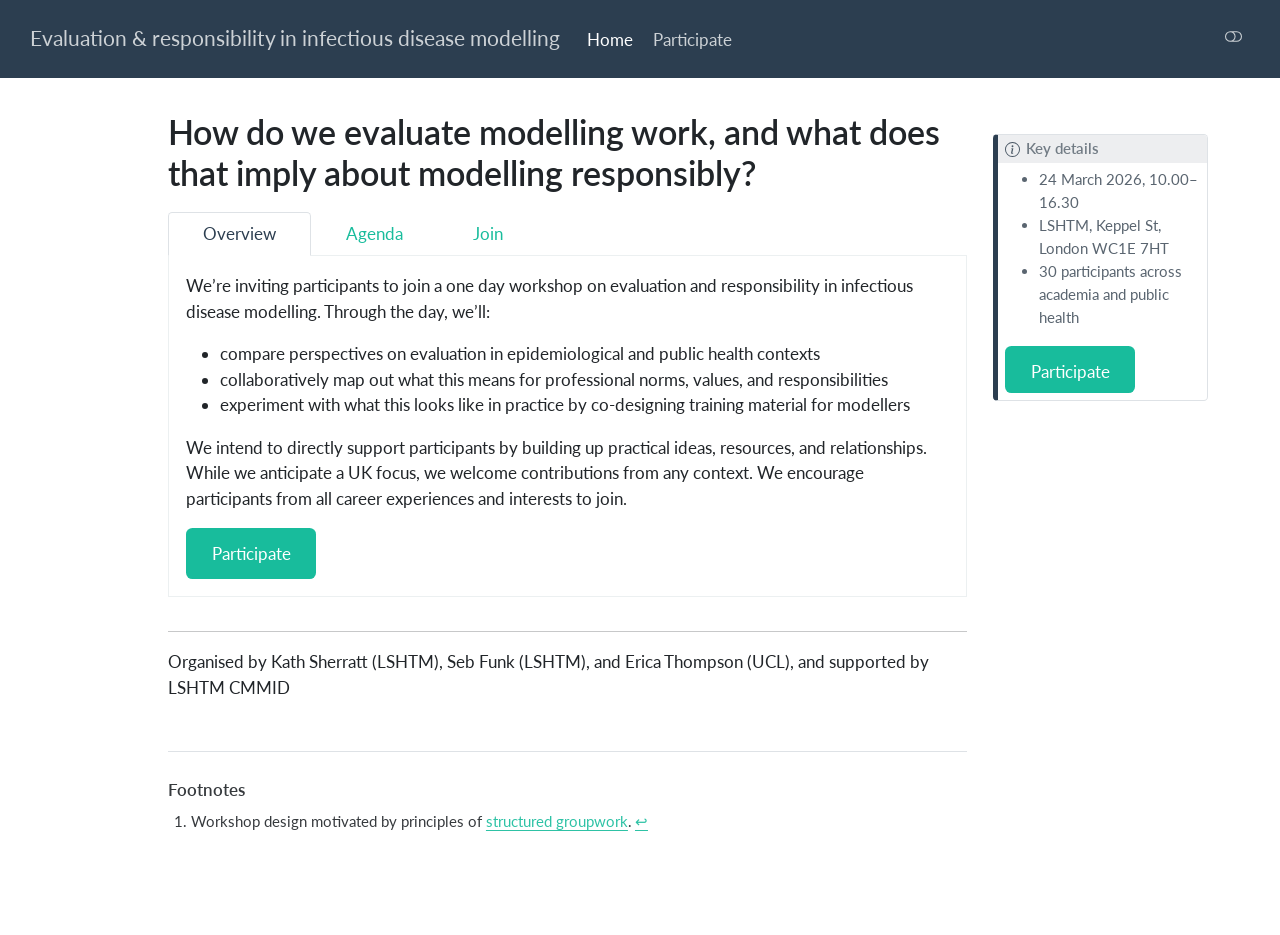
==== index.html @ 8d7ac4d1 "Built site for gh-pages" ====
<!DOCTYPE html>
<html xmlns="http://www.w3.org/1999/xhtml" lang="en" xml:lang="en"><head>

<meta charset="utf-8">
<meta name="generator" content="quarto-1.8.27">

<meta name="viewport" content="width=device-width, initial-scale=1.0, user-scalable=yes">


<title>How do we evaluate modelling work, and what does that imply about modelling responsibly? – Evaluation &amp; responsibility in infectious disease modelling</title>
<style>
code{white-space: pre-wrap;}
span.smallcaps{font-variant: small-caps;}
div.columns{display: flex; gap: min(4vw, 1.5em);}
div.column{flex: auto; overflow-x: auto;}
div.hanging-indent{margin-left: 1.5em; text-indent: -1.5em;}
ul.task-list{list-style: none;}
ul.task-list li input[type="checkbox"] {
  width: 0.8em;
  margin: 0 0.8em 0.2em -1em; /* quarto-specific, see https://github.com/quarto-dev/quarto-cli/issues/4556 */ 
  vertical-align: middle;
}
</style>


<script src="site_libs/quarto-nav/quarto-nav.js"></script>
<script src="site_libs/quarto-nav/headroom.min.js"></script>
<script src="site_libs/clipboard/clipboard.min.js"></script>
<script src="site_libs/quarto-search/autocomplete.umd.js"></script>
<script src="site_libs/quarto-search/fuse.min.js"></script>
<script src="site_libs/quarto-search/quarto-search.js"></script>
<meta name="quarto:offset" content="./">
<script src="site_libs/quarto-html/quarto.js" type="module"></script>
<script src="site_libs/quarto-html/tabsets/tabsets.js" type="module"></script>
<script src="site_libs/quarto-html/axe/axe-check.js" type="module"></script>
<script src="site_libs/quarto-html/popper.min.js"></script>
<script src="site_libs/quarto-html/tippy.umd.min.js"></script>
<script src="site_libs/quarto-html/anchor.min.js"></script>
<link href="site_libs/quarto-html/tippy.css" rel="stylesheet">
<link href="site_libs/quarto-html/quarto-syntax-highlighting-ed96de9b727972fe78a7b5d16c58bf87.css" rel="stylesheet" class="quarto-color-scheme" id="quarto-text-highlighting-styles">
<link href="site_libs/quarto-html/quarto-syntax-highlighting-dark-4d9afe2b8d18ee9fa5d0d57b5ed4214d.css" rel="stylesheet" class="quarto-color-scheme quarto-color-alternate" id="quarto-text-highlighting-styles">
<link href="site_libs/quarto-html/quarto-syntax-highlighting-ed96de9b727972fe78a7b5d16c58bf87.css" rel="stylesheet" class="quarto-color-scheme-extra" id="quarto-text-highlighting-styles">
<script src="site_libs/bootstrap/bootstrap.min.js"></script>
<link href="site_libs/bootstrap/bootstrap-icons.css" rel="stylesheet">
<link href="site_libs/bootstrap/bootstrap-28ce2f92125236a284ff4f393e5b0d14.min.css" rel="stylesheet" append-hash="true" class="quarto-color-scheme" id="quarto-bootstrap" data-mode="light">
<link href="site_libs/bootstrap/bootstrap-dark-7b59f535f4be280c95e9d201c1713015.min.css" rel="stylesheet" append-hash="true" class="quarto-color-scheme quarto-color-alternate" id="quarto-bootstrap" data-mode="dark">
<link href="site_libs/bootstrap/bootstrap-28ce2f92125236a284ff4f393e5b0d14.min.css" rel="stylesheet" append-hash="true" class="quarto-color-scheme-extra" id="quarto-bootstrap" data-mode="light">
<script id="quarto-search-options" type="application/json">{
  "location": "navbar",
  "copy-button": false,
  "collapse-after": 3,
  "panel-placement": "end",
  "type": "overlay",
  "limit": 50,
  "keyboard-shortcut": [
    "f",
    "/",
    "s"
  ],
  "show-item-context": false,
  "language": {
    "search-no-results-text": "No results",
    "search-matching-documents-text": "matching documents",
    "search-copy-link-title": "Copy link to search",
    "search-hide-matches-text": "Hide additional matches",
    "search-more-match-text": "more match in this document",
    "search-more-matches-text": "more matches in this document",
    "search-clear-button-title": "Clear",
    "search-text-placeholder": "",
    "search-detached-cancel-button-title": "Cancel",
    "search-submit-button-title": "Submit",
    "search-label": "Search"
  }
}</script>


<link rel="stylesheet" href="styles.css">
<meta property="og:title" content="How do we evaluate modelling work, and what does that imply about modelling responsibly? – Evaluation &amp; responsibility in infectious disease modelling">
<meta property="og:description" content="">
<meta property="og:site_name" content="Evaluation &amp; responsibility in infectious disease modelling">
</head>

<body class="nav-fixed quarto-light"><script id="quarto-html-before-body" type="application/javascript">
    const toggleBodyColorMode = (bsSheetEl) => {
      const mode = bsSheetEl.getAttribute("data-mode");
      const bodyEl = window.document.querySelector("body");
      if (mode === "dark") {
        bodyEl.classList.add("quarto-dark");
        bodyEl.classList.remove("quarto-light");
      } else {
        bodyEl.classList.add("quarto-light");
        bodyEl.classList.remove("quarto-dark");
      }
    }
    const toggleBodyColorPrimary = () => {
      const bsSheetEl = window.document.querySelector("link#quarto-bootstrap:not([rel=disabled-stylesheet])");
      if (bsSheetEl) {
        toggleBodyColorMode(bsSheetEl);
      }
    }
    const setColorSchemeToggle = (alternate) => {
      const toggles = window.document.querySelectorAll('.quarto-color-scheme-toggle');
      for (let i=0; i < toggles.length; i++) {
        const toggle = toggles[i];
        if (toggle) {
          if (alternate) {
            toggle.classList.add("alternate");
          } else {
            toggle.classList.remove("alternate");
          }
        }
      }
    };
    const toggleColorMode = (alternate) => {
      // Switch the stylesheets
      const primaryStylesheets = window.document.querySelectorAll('link.quarto-color-scheme:not(.quarto-color-alternate)');
      const alternateStylesheets = window.document.querySelectorAll('link.quarto-color-scheme.quarto-color-alternate');
      manageTransitions('#quarto-margin-sidebar .nav-link', false);
      if (alternate) {
        // note: dark is layered on light, we don't disable primary!
        enableStylesheet(alternateStylesheets);
        for (const sheetNode of alternateStylesheets) {
          if (sheetNode.id === "quarto-bootstrap") {
            toggleBodyColorMode(sheetNode);
          }
        }
      } else {
        disableStylesheet(alternateStylesheets);
        enableStylesheet(primaryStylesheets)
        toggleBodyColorPrimary();
      }
      manageTransitions('#quarto-margin-sidebar .nav-link', true);
      // Switch the toggles
      setColorSchemeToggle(alternate)
      // Hack to workaround the fact that safari doesn't
      // properly recolor the scrollbar when toggling (#1455)
      if (navigator.userAgent.indexOf('Safari') > 0 && navigator.userAgent.indexOf('Chrome') == -1) {
        manageTransitions("body", false);
        window.scrollTo(0, 1);
        setTimeout(() => {
          window.scrollTo(0, 0);
          manageTransitions("body", true);
        }, 40);
      }
    }
    const disableStylesheet = (stylesheets) => {
      for (let i=0; i < stylesheets.length; i++) {
        const stylesheet = stylesheets[i];
        stylesheet.rel = 'disabled-stylesheet';
      }
    }
    const enableStylesheet = (stylesheets) => {
      for (let i=0; i < stylesheets.length; i++) {
        const stylesheet = stylesheets[i];
        if(stylesheet.rel !== 'stylesheet') { // for Chrome, which will still FOUC without this check
          stylesheet.rel = 'stylesheet';
        }
      }
    }
    const manageTransitions = (selector, allowTransitions) => {
      const els = window.document.querySelectorAll(selector);
      for (let i=0; i < els.length; i++) {
        const el = els[i];
        if (allowTransitions) {
          el.classList.remove('notransition');
        } else {
          el.classList.add('notransition');
        }
      }
    }
    const isFileUrl = () => {
      return window.location.protocol === 'file:';
    }
    const hasAlternateSentinel = () => {
      let styleSentinel = getColorSchemeSentinel();
      if (styleSentinel !== null) {
        return styleSentinel === "alternate";
      } else {
        return false;
      }
    }
    const setStyleSentinel = (alternate) => {
      const value = alternate ? "alternate" : "default";
      if (!isFileUrl()) {
        window.localStorage.setItem("quarto-color-scheme", value);
      } else {
        localAlternateSentinel = value;
      }
    }
    const getColorSchemeSentinel = () => {
      if (!isFileUrl()) {
        const storageValue = window.localStorage.getItem("quarto-color-scheme");
        return storageValue != null ? storageValue : localAlternateSentinel;
      } else {
        return localAlternateSentinel;
      }
    }
    const toggleGiscusIfUsed = (isAlternate, darkModeDefault) => {
      const baseTheme = document.querySelector('#giscus-base-theme')?.value ?? 'light';
      const alternateTheme = document.querySelector('#giscus-alt-theme')?.value ?? 'dark';
      let newTheme = '';
      if(authorPrefersDark) {
        newTheme = isAlternate ? baseTheme : alternateTheme;
      } else {
        newTheme = isAlternate ? alternateTheme : baseTheme;
      }
      const changeGiscusTheme = () => {
        // From: https://github.com/giscus/giscus/issues/336
        const sendMessage = (message) => {
          const iframe = document.querySelector('iframe.giscus-frame');
          if (!iframe) return;
          iframe.contentWindow.postMessage({ giscus: message }, 'https://giscus.app');
        }
        sendMessage({
          setConfig: {
            theme: newTheme
          }
        });
      }
      const isGiscussLoaded = window.document.querySelector('iframe.giscus-frame') !== null;
      if (isGiscussLoaded) {
        changeGiscusTheme();
      }
    };
    const authorPrefersDark = false;
    const darkModeDefault = authorPrefersDark;
      document.querySelector('link#quarto-text-highlighting-styles.quarto-color-scheme-extra').rel = 'disabled-stylesheet';
      document.querySelector('link#quarto-bootstrap.quarto-color-scheme-extra').rel = 'disabled-stylesheet';
    let localAlternateSentinel = darkModeDefault ? 'alternate' : 'default';
    // Dark / light mode switch
    window.quartoToggleColorScheme = () => {
      // Read the current dark / light value
      let toAlternate = !hasAlternateSentinel();
      toggleColorMode(toAlternate);
      setStyleSentinel(toAlternate);
      toggleGiscusIfUsed(toAlternate, darkModeDefault);
      window.dispatchEvent(new Event('resize'));
    };
    // Switch to dark mode if need be
    if (hasAlternateSentinel()) {
      toggleColorMode(true);
    } else {
      toggleColorMode(false);
    }
  </script>

<div id="quarto-search-results"></div>
  <header id="quarto-header" class="headroom fixed-top">
    <nav class="navbar navbar-expand-lg " data-bs-theme="dark">
      <div class="navbar-container container-fluid">
      <div class="navbar-brand-container mx-auto">
    <a class="navbar-brand" href="./index.html">
    <span class="navbar-title">Evaluation &amp; responsibility in infectious disease modelling</span>
    </a>
  </div>
            <div id="quarto-search" class="" title="Search"></div>
          <button class="navbar-toggler" type="button" data-bs-toggle="collapse" data-bs-target="#navbarCollapse" aria-controls="navbarCollapse" role="menu" aria-expanded="false" aria-label="Toggle navigation" onclick="if (window.quartoToggleHeadroom) { window.quartoToggleHeadroom(); }">
  <span class="navbar-toggler-icon"></span>
</button>
          <div class="collapse navbar-collapse" id="navbarCollapse">
            <ul class="navbar-nav navbar-nav-scroll me-auto">
  <li class="nav-item">
    <a class="nav-link active" href="./index.html" aria-current="page"> 
<span class="menu-text">Home</span></a>
  </li>  
  <li class="nav-item">
    <a class="nav-link" href="./register.html"> 
<span class="menu-text">Participate</span></a>
  </li>  
</ul>
          </div> <!-- /navcollapse -->
            <div class="quarto-navbar-tools">
  <a href="" class="quarto-color-scheme-toggle quarto-navigation-tool  px-1" onclick="window.quartoToggleColorScheme(); return false;" title="Toggle dark mode"><i class="bi"></i></a>
</div>
      </div> <!-- /container-fluid -->
    </nav>
</header>
<!-- content -->
<div id="quarto-content" class="quarto-container page-columns page-rows-contents page-layout-article page-navbar">
<!-- sidebar -->
<!-- margin-sidebar -->
    <div id="quarto-margin-sidebar" class="sidebar margin-sidebar zindex-bottom">
        
    </div>
<!-- main -->
<main class="content page-columns page-full" id="quarto-document-content">


<header id="title-block-header" class="quarto-title-block default">
<div class="quarto-title">
<h1 class="title">How do we evaluate modelling work, and what does that imply about modelling responsibly?</h1>
</div>



<div class="quarto-title-meta">

    
  
    
  </div>
  


</header>



<div class="no-row-height column-margin column-container"><div class="callout callout-style-default callout-note callout-titled">
<div class="callout-header d-flex align-content-center">
<div class="callout-icon-container">
<i class="callout-icon"></i>
</div>
<div class="callout-title-container flex-fill">
<span class="screen-reader-only">Note</span>Key details
</div>
</div>
<div class="callout-body-container callout-body">
<ul>
<li>24 March 2026, 10.00–16.30</li>
<li>LSHTM, Keppel St, London WC1E 7HT</li>
<li>30 participants across academia and public health</li>
</ul>
<button>
<a href="./register.html">Participate</a>
</button>
</div>
</div></div><div class="tabset-margin-container"></div><div class="panel-tabset">
<ul class="nav nav-tabs" role="tablist"><li class="nav-item" role="presentation"><a class="nav-link active" id="tabset-1-1-tab" data-bs-toggle="tab" data-bs-target="#tabset-1-1" role="tab" aria-controls="tabset-1-1" aria-selected="true" href="">Overview</a></li><li class="nav-item" role="presentation"><a class="nav-link" id="tabset-1-2-tab" data-bs-toggle="tab" data-bs-target="#tabset-1-2" role="tab" aria-controls="tabset-1-2" aria-selected="false" href="">Agenda</a></li><li class="nav-item" role="presentation"><a class="nav-link" id="tabset-1-3-tab" data-bs-toggle="tab" data-bs-target="#tabset-1-3" role="tab" aria-controls="tabset-1-3" aria-selected="false" href="">Join</a></li></ul>
<div class="tab-content">
<div id="tabset-1-1" class="tab-pane active" role="tabpanel" aria-labelledby="tabset-1-1-tab">
<p>We’re inviting participants to join a one day workshop on evaluation and responsibility in infectious disease modelling. Through the day, we’ll:</p>
<ul>
<li>compare perspectives on evaluation in epidemiological and public health contexts</li>
<li>collaboratively map out what this means for professional norms, values, and responsibilities</li>
<li>experiment with what this looks like in practice by co-designing training material for modellers</li>
</ul>
<p>We intend to directly support participants by building up practical ideas, resources, and relationships. While we anticipate a UK focus, we welcome contributions from any context. We encourage participants from all career experiences and interests to join.</p>
<button>
<a href="./register.html">Participate</a>
</button>
</div>
<div id="tabset-1-2" class="tab-pane" role="tabpanel" aria-labelledby="tabset-1-2-tab">
<p><em>Draft schedule</em></p>
<p>This workshop aims to encourage participant reflection, discussion, and co-design. Each session builds from panels and a variety of formats for effective and fun group discussion<a href="#fn1" class="footnote-ref" id="fnref1" role="doc-noteref"><sup>1</sup></a>.</p>
<table class="caption-top table">
<colgroup>
<col style="width: 18%">
<col style="width: 81%">
</colgroup>
<tbody>
<tr class="odd">
<td>09.45</td>
<td>Arrival</td>
</tr>
<tr class="even">
<td>10:00</td>
<td><p>Welcome activity</p>
<blockquote class="blockquote">
<p>Participants: Nominating role models</p>
</blockquote></td>
</tr>
<tr class="odd">
<td>10:15</td>
<td><p>Introduction &amp; aims</p>
<blockquote class="blockquote">
<p>Welcome: Katharine Sherratt, Sebastian Funk, Erica Thompson</p>
</blockquote></td>
</tr>
<tr class="even">
<td></td>
<td><strong>Session A: Scientific responsibility</strong></td>
</tr>
<tr class="odd">
<td>10:30</td>
<td><p>Opening: Modelling &amp; scientific responsibility</p>
<blockquote class="blockquote">
<p>Speaker: Sebastian Funk</p>
</blockquote></td>
</tr>
<tr class="even">
<td>10:40</td>
<td><p>Panel: Evaluation across epidemiological contexts</p>
<blockquote class="blockquote">
<p>Matt Keeling (Uni. Warwick), Kaitlyn Johnson (LSHTM), TBC |</p>
</blockquote></td>
</tr>
<tr class="odd">
<td>11:10</td>
<td><p>Implications for scientific responsibility</p>
<blockquote class="blockquote">
<p>Participants: Nested group discussion</p>
</blockquote></td>
</tr>
<tr class="even">
<td>11:30</td>
<td><em>Coffee break</em></td>
</tr>
<tr class="odd">
<td>11:45</td>
<td><p>Training scientifically responsible modellers</p>
<blockquote class="blockquote">
<p>Participants: Small group co-design</p>
</blockquote></td>
</tr>
<tr class="even">
<td>12:30</td>
<td><em>Lunch</em></td>
</tr>
<tr class="odd">
<td></td>
<td><strong>Session B: Social responsibility</strong></td>
</tr>
<tr class="even">
<td>13:30</td>
<td><p>Opening: Modelling &amp; social responsibility</p>
<blockquote class="blockquote">
<p>Speaker: Erica Thompson (UCL)</p>
</blockquote></td>
</tr>
<tr class="odd">
<td>13:40</td>
<td><p>Panel: Evaluation across public health contexts</p>
<blockquote class="blockquote">
<p>Graham Medley (LSHTM), Juan Vesga (UKHSA), TBC</p>
</blockquote></td>
</tr>
<tr class="even">
<td>14:10</td>
<td><p>Implications for social responsibility</p>
<blockquote class="blockquote">
<p>Participants: Nested group discussion</p>
</blockquote></td>
</tr>
<tr class="odd">
<td>14:30</td>
<td><em>Fresh air break</em></td>
</tr>
<tr class="even">
<td>15:00</td>
<td><p>Training socially responsible modellers</p>
<blockquote class="blockquote">
<p>Participants: Small group co-design</p>
</blockquote></td>
</tr>
<tr class="odd">
<td>15:45</td>
<td>Gallery of co-designed training materials</td>
</tr>
<tr class="even">
<td></td>
<td><strong>Implementation</strong></td>
</tr>
<tr class="odd">
<td>16:00</td>
<td><p>Crowd sourcing: big priorities and smallest next steps</p>
<blockquote class="blockquote">
<p>Participants: Rapid rating exercise</p>
</blockquote></td>
</tr>
<tr class="even">
<td>16:30</td>
<td>Close</td>
</tr>
</tbody>
</table>
</div>
<div id="tabset-1-3" class="tab-pane" role="tabpanel" aria-labelledby="tabset-1-3-tab">
<p>This event is open to all, and we welcome anyone to register below. If you’re unable to join, let us know you’re interested and we’ll keep in touch with workshop outcomes. For more information, contact: <a href="mailto:katharine.sherratt@lshtm.ac.uk">Kath Sherratt</a></p>
<iframe style="border:none;width:100%;" id="contact-form-m3dino" src="https://opnform.com/forms/contact-form-m3dino">
</iframe>
<script type="text/javascript" onload="initEmbed('contact-form-m3dino', { autoResize: true })" src="https://opnform.com/widgets/iframe.min.js"></script>
<button>
<a href="workshop_invite.ics" download="">Download calendar event</a>
</button>
</div>
</div>
</div>
<hr>
<p>Organised by Kath Sherratt (LSHTM), Seb Funk (LSHTM), and Erica Thompson (UCL), and supported by LSHTM CMMID</p>




<div id="quarto-appendix" class="default"><section id="footnotes" class="footnotes footnotes-end-of-document" role="doc-endnotes"><h2 class="anchored quarto-appendix-heading">Footnotes</h2>

<ol>
<li id="fn1"><p>Workshop design motivated by principles of <a href="https://www.liberatingstructures.com/">structured groupwork</a>.<a href="#fnref1" class="footnote-back" role="doc-backlink">↩︎</a></p></li>
</ol>
</section></div></main> <!-- /main -->
<script id="quarto-html-after-body" type="application/javascript">
  window.document.addEventListener("DOMContentLoaded", function (event) {
    // Ensure there is a toggle, if there isn't float one in the top right
    if (window.document.querySelector('.quarto-color-scheme-toggle') === null) {
      const a = window.document.createElement('a');
      a.classList.add('top-right');
      a.classList.add('quarto-color-scheme-toggle');
      a.href = "";
      a.onclick = function() { try { window.quartoToggleColorScheme(); } catch {} return false; };
      const i = window.document.createElement("i");
      i.classList.add('bi');
      a.appendChild(i);
      window.document.body.appendChild(a);
    }
    setColorSchemeToggle(hasAlternateSentinel())
    const icon = "";
    const anchorJS = new window.AnchorJS();
    anchorJS.options = {
      placement: 'right',
      icon: icon
    };
    anchorJS.add('.anchored');
    const isCodeAnnotation = (el) => {
      for (const clz of el.classList) {
        if (clz.startsWith('code-annotation-')) {                     
          return true;
        }
      }
      return false;
    }
    const onCopySuccess = function(e) {
      // button target
      const button = e.trigger;
      // don't keep focus
      button.blur();
      // flash "checked"
      button.classList.add('code-copy-button-checked');
      var currentTitle = button.getAttribute("title");
      button.setAttribute("title", "Copied!");
      let tooltip;
      if (window.bootstrap) {
        button.setAttribute("data-bs-toggle", "tooltip");
        button.setAttribute("data-bs-placement", "left");
        button.setAttribute("data-bs-title", "Copied!");
        tooltip = new bootstrap.Tooltip(button, 
          { trigger: "manual", 
            customClass: "code-copy-button-tooltip",
            offset: [0, -8]});
        tooltip.show();    
      }
      setTimeout(function() {
        if (tooltip) {
          tooltip.hide();
          button.removeAttribute("data-bs-title");
          button.removeAttribute("data-bs-toggle");
          button.removeAttribute("data-bs-placement");
        }
        button.setAttribute("title", currentTitle);
        button.classList.remove('code-copy-button-checked');
      }, 1000);
      // clear code selection
      e.clearSelection();
    }
    const getTextToCopy = function(trigger) {
      const outerScaffold = trigger.parentElement.cloneNode(true);
      const codeEl = outerScaffold.querySelector('code');
      for (const childEl of codeEl.children) {
        if (isCodeAnnotation(childEl)) {
          childEl.remove();
        }
      }
      return codeEl.innerText;
    }
    const clipboard = new window.ClipboardJS('.code-copy-button:not([data-in-quarto-modal])', {
      text: getTextToCopy
    });
    clipboard.on('success', onCopySuccess);
    if (window.document.getElementById('quarto-embedded-source-code-modal')) {
      const clipboardModal = new window.ClipboardJS('.code-copy-button[data-in-quarto-modal]', {
        text: getTextToCopy,
        container: window.document.getElementById('quarto-embedded-source-code-modal')
      });
      clipboardModal.on('success', onCopySuccess);
    }
      var localhostRegex = new RegExp(/^(?:http|https):\/\/localhost\:?[0-9]*\//);
      var mailtoRegex = new RegExp(/^mailto:/);
        var filterRegex = new RegExp("https:\/\/epiforecasts\.github\.io\/responsible-modelling\/");
      var isInternal = (href) => {
          return filterRegex.test(href) || localhostRegex.test(href) || mailtoRegex.test(href);
      }
      // Inspect non-navigation links and adorn them if external
     var links = window.document.querySelectorAll('a[href]:not(.nav-link):not(.navbar-brand):not(.toc-action):not(.sidebar-link):not(.sidebar-item-toggle):not(.pagination-link):not(.no-external):not([aria-hidden]):not(.dropdown-item):not(.quarto-navigation-tool):not(.about-link)');
      for (var i=0; i<links.length; i++) {
        const link = links[i];
        if (!isInternal(link.href)) {
          // undo the damage that might have been done by quarto-nav.js in the case of
          // links that we want to consider external
          if (link.dataset.originalHref !== undefined) {
            link.href = link.dataset.originalHref;
          }
        }
      }
    function tippyHover(el, contentFn, onTriggerFn, onUntriggerFn) {
      const config = {
        allowHTML: true,
        maxWidth: 500,
        delay: 100,
        arrow: false,
        appendTo: function(el) {
            return el.parentElement;
        },
        interactive: true,
        interactiveBorder: 10,
        theme: 'quarto',
        placement: 'bottom-start',
      };
      if (contentFn) {
        config.content = contentFn;
      }
      if (onTriggerFn) {
        config.onTrigger = onTriggerFn;
      }
      if (onUntriggerFn) {
        config.onUntrigger = onUntriggerFn;
      }
      window.tippy(el, config); 
    }
    const noterefs = window.document.querySelectorAll('a[role="doc-noteref"]');
    for (var i=0; i<noterefs.length; i++) {
      const ref = noterefs[i];
      tippyHover(ref, function() {
        // use id or data attribute instead here
        let href = ref.getAttribute('data-footnote-href') || ref.getAttribute('href');
        try { href = new URL(href).hash; } catch {}
        const id = href.replace(/^#\/?/, "");
        const note = window.document.getElementById(id);
        if (note) {
          return note.innerHTML;
        } else {
          return "";
        }
      });
    }
    const xrefs = window.document.querySelectorAll('a.quarto-xref');
    const processXRef = (id, note) => {
      // Strip column container classes
      const stripColumnClz = (el) => {
        el.classList.remove("page-full", "page-columns");
        if (el.children) {
          for (const child of el.children) {
            stripColumnClz(child);
          }
        }
      }
      stripColumnClz(note)
      if (id === null || id.startsWith('sec-')) {
        // Special case sections, only their first couple elements
        const container = document.createElement("div");
        if (note.children && note.children.length > 2) {
          container.appendChild(note.children[0].cloneNode(true));
          for (let i = 1; i < note.children.length; i++) {
            const child = note.children[i];
            if (child.tagName === "P" && child.innerText === "") {
              continue;
            } else {
              container.appendChild(child.cloneNode(true));
              break;
            }
          }
          if (window.Quarto?.typesetMath) {
            window.Quarto.typesetMath(container);
          }
          return container.innerHTML
        } else {
          if (window.Quarto?.typesetMath) {
            window.Quarto.typesetMath(note);
          }
          return note.innerHTML;
        }
      } else {
        // Remove any anchor links if they are present
        const anchorLink = note.querySelector('a.anchorjs-link');
        if (anchorLink) {
          anchorLink.remove();
        }
        if (window.Quarto?.typesetMath) {
          window.Quarto.typesetMath(note);
        }
        if (note.classList.contains("callout")) {
          return note.outerHTML;
        } else {
          return note.innerHTML;
        }
      }
    }
    for (var i=0; i<xrefs.length; i++) {
      const xref = xrefs[i];
      tippyHover(xref, undefined, function(instance) {
        instance.disable();
        let url = xref.getAttribute('href');
        let hash = undefined; 
        if (url.startsWith('#')) {
          hash = url;
        } else {
          try { hash = new URL(url).hash; } catch {}
        }
        if (hash) {
          const id = hash.replace(/^#\/?/, "");
          const note = window.document.getElementById(id);
          if (note !== null) {
            try {
              const html = processXRef(id, note.cloneNode(true));
              instance.setContent(html);
            } finally {
              instance.enable();
              instance.show();
            }
          } else {
            // See if we can fetch this
            fetch(url.split('#')[0])
            .then(res => res.text())
            .then(html => {
              const parser = new DOMParser();
              const htmlDoc = parser.parseFromString(html, "text/html");
              const note = htmlDoc.getElementById(id);
              if (note !== null) {
                const html = processXRef(id, note);
                instance.setContent(html);
              } 
            }).finally(() => {
              instance.enable();
              instance.show();
            });
          }
        } else {
          // See if we can fetch a full url (with no hash to target)
          // This is a special case and we should probably do some content thinning / targeting
          fetch(url)
          .then(res => res.text())
          .then(html => {
            const parser = new DOMParser();
            const htmlDoc = parser.parseFromString(html, "text/html");
            const note = htmlDoc.querySelector('main.content');
            if (note !== null) {
              // This should only happen for chapter cross references
              // (since there is no id in the URL)
              // remove the first header
              if (note.children.length > 0 && note.children[0].tagName === "HEADER") {
                note.children[0].remove();
              }
              const html = processXRef(null, note);
              instance.setContent(html);
            } 
          }).finally(() => {
            instance.enable();
            instance.show();
          });
        }
      }, function(instance) {
      });
    }
        let selectedAnnoteEl;
        const selectorForAnnotation = ( cell, annotation) => {
          let cellAttr = 'data-code-cell="' + cell + '"';
          let lineAttr = 'data-code-annotation="' +  annotation + '"';
          const selector = 'span[' + cellAttr + '][' + lineAttr + ']';
          return selector;
        }
        const selectCodeLines = (annoteEl) => {
          const doc = window.document;
          const targetCell = annoteEl.getAttribute("data-target-cell");
          const targetAnnotation = annoteEl.getAttribute("data-target-annotation");
          const annoteSpan = window.document.querySelector(selectorForAnnotation(targetCell, targetAnnotation));
          const lines = annoteSpan.getAttribute("data-code-lines").split(",");
          const lineIds = lines.map((line) => {
            return targetCell + "-" + line;
          })
          let top = null;
          let height = null;
          let parent = null;
          if (lineIds.length > 0) {
              //compute the position of the single el (top and bottom and make a div)
              const el = window.document.getElementById(lineIds[0]);
              top = el.offsetTop;
              height = el.offsetHeight;
              parent = el.parentElement.parentElement;
            if (lineIds.length > 1) {
              const lastEl = window.document.getElementById(lineIds[lineIds.length - 1]);
              const bottom = lastEl.offsetTop + lastEl.offsetHeight;
              height = bottom - top;
            }
            if (top !== null && height !== null && parent !== null) {
              // cook up a div (if necessary) and position it 
              let div = window.document.getElementById("code-annotation-line-highlight");
              if (div === null) {
                div = window.document.createElement("div");
                div.setAttribute("id", "code-annotation-line-highlight");
                div.style.position = 'absolute';
                parent.appendChild(div);
              }
              div.style.top = top - 2 + "px";
              div.style.height = height + 4 + "px";
              div.style.left = 0;
              let gutterDiv = window.document.getElementById("code-annotation-line-highlight-gutter");
              if (gutterDiv === null) {
                gutterDiv = window.document.createElement("div");
                gutterDiv.setAttribute("id", "code-annotation-line-highlight-gutter");
                gutterDiv.style.position = 'absolute';
                const codeCell = window.document.getElementById(targetCell);
                const gutter = codeCell.querySelector('.code-annotation-gutter');
                gutter.appendChild(gutterDiv);
              }
              gutterDiv.style.top = top - 2 + "px";
              gutterDiv.style.height = height + 4 + "px";
            }
            selectedAnnoteEl = annoteEl;
          }
        };
        const unselectCodeLines = () => {
          const elementsIds = ["code-annotation-line-highlight", "code-annotation-line-highlight-gutter"];
          elementsIds.forEach((elId) => {
            const div = window.document.getElementById(elId);
            if (div) {
              div.remove();
            }
          });
          selectedAnnoteEl = undefined;
        };
          // Handle positioning of the toggle
      window.addEventListener(
        "resize",
        throttle(() => {
          elRect = undefined;
          if (selectedAnnoteEl) {
            selectCodeLines(selectedAnnoteEl);
          }
        }, 10)
      );
      function throttle(fn, ms) {
      let throttle = false;
      let timer;
        return (...args) => {
          if(!throttle) { // first call gets through
              fn.apply(this, args);
              throttle = true;
          } else { // all the others get throttled
              if(timer) clearTimeout(timer); // cancel #2
              timer = setTimeout(() => {
                fn.apply(this, args);
                timer = throttle = false;
              }, ms);
          }
        };
      }
        // Attach click handler to the DT
        const annoteDls = window.document.querySelectorAll('dt[data-target-cell]');
        for (const annoteDlNode of annoteDls) {
          annoteDlNode.addEventListener('click', (event) => {
            const clickedEl = event.target;
            if (clickedEl !== selectedAnnoteEl) {
              unselectCodeLines();
              const activeEl = window.document.querySelector('dt[data-target-cell].code-annotation-active');
              if (activeEl) {
                activeEl.classList.remove('code-annotation-active');
              }
              selectCodeLines(clickedEl);
              clickedEl.classList.add('code-annotation-active');
            } else {
              // Unselect the line
              unselectCodeLines();
              clickedEl.classList.remove('code-annotation-active');
            }
          });
        }
    const findCites = (el) => {
      const parentEl = el.parentElement;
      if (parentEl) {
        const cites = parentEl.dataset.cites;
        if (cites) {
          return {
            el,
            cites: cites.split(' ')
          };
        } else {
          return findCites(el.parentElement)
        }
      } else {
        return undefined;
      }
    };
    var bibliorefs = window.document.querySelectorAll('a[role="doc-biblioref"]');
    for (var i=0; i<bibliorefs.length; i++) {
      const ref = bibliorefs[i];
      const citeInfo = findCites(ref);
      if (citeInfo) {
        tippyHover(citeInfo.el, function() {
          var popup = window.document.createElement('div');
          citeInfo.cites.forEach(function(cite) {
            var citeDiv = window.document.createElement('div');
            citeDiv.classList.add('hanging-indent');
            citeDiv.classList.add('csl-entry');
            var biblioDiv = window.document.getElementById('ref-' + cite);
            if (biblioDiv) {
              citeDiv.innerHTML = biblioDiv.innerHTML;
            }
            popup.appendChild(citeDiv);
          });
          return popup.innerHTML;
        });
      }
    }
  });
  </script>
</div> <!-- /content -->




</body></html>
---- site_libs/quarto-html/quarto-syntax-highlighting-ed96de9b727972fe78a7b5d16c58bf87.css ----
/* quarto syntax highlight colors */
:root {
  --quarto-hl-ot-color: #003B4F;
  --quarto-hl-at-color: #657422;
  --quarto-hl-ss-color: #20794D;
  --quarto-hl-an-color: #5E5E5E;
  --quarto-hl-fu-color: #4758AB;
  --quarto-hl-st-color: #20794D;
  --quarto-hl-cf-color: #003B4F;
  --quarto-hl-op-color: #5E5E5E;
  --quarto-hl-er-color: #AD0000;
  --quarto-hl-bn-color: #AD0000;
  --quarto-hl-al-color: #AD0000;
  --quarto-hl-va-color: #111111;
  --quarto-hl-bu-color: inherit;
  --quarto-hl-ex-color: inherit;
  --quarto-hl-pp-color: #AD0000;
  --quarto-hl-in-color: #5E5E5E;
  --quarto-hl-vs-color: #20794D;
  --quarto-hl-wa-color: #5E5E5E;
  --quarto-hl-do-color: #5E5E5E;
  --quarto-hl-im-color: #00769E;
  --quarto-hl-ch-color: #20794D;
  --quarto-hl-dt-color: #AD0000;
  --quarto-hl-fl-color: #AD0000;
  --quarto-hl-co-color: #5E5E5E;
  --quarto-hl-cv-color: #5E5E5E;
  --quarto-hl-cn-color: #8f5902;
  --quarto-hl-sc-color: #5E5E5E;
  --quarto-hl-dv-color: #AD0000;
  --quarto-hl-kw-color: #003B4F;
}

/* other quarto variables */
:root {
  --quarto-font-monospace: SFMono-Regular, Menlo, Monaco, Consolas, "Liberation Mono", "Courier New", monospace;
}

/* syntax highlight based on Pandoc's rules */
pre > code.sourceCode > span {
  color: #003B4F;
}

code.sourceCode > span {
  color: #003B4F;
}

div.sourceCode,
div.sourceCode pre.sourceCode {
  color: #003B4F;
}

/* Normal */
code span {
  color: #003B4F;
}

/* Alert */
code span.al {
  color: #AD0000;
  font-style: inherit;
}

/* Annotation */
code span.an {
  color: #5E5E5E;
  font-style: inherit;
}

/* Attribute */
code span.at {
  color: #657422;
  font-style: inherit;
}

/* BaseN */
code span.bn {
  color: #AD0000;
  font-style: inherit;
}

/* BuiltIn */
code span.bu {
  font-style: inherit;
}

/* ControlFlow */
code span.cf {
  color: #003B4F;
  font-weight: bold;
  font-style: inherit;
}

/* Char */
code span.ch {
  color: #20794D;
  font-style: inherit;
}

/* Constant */
code span.cn {
  color: #8f5902;
  font-style: inherit;
}

/* Comment */
code span.co {
  color: #5E5E5E;
  font-style: inherit;
}

/* CommentVar */
code span.cv {
  color: #5E5E5E;
  font-style: italic;
}

/* Documentation */
code span.do {
  color: #5E5E5E;
  font-style: italic;
}

/* DataType */
code span.dt {
  color: #AD0000;
  font-style: inherit;
}

/* DecVal */
code span.dv {
  color: #AD0000;
  font-style: inherit;
}

/* Error */
code span.er {
  color: #AD0000;
  font-style: inherit;
}

/* Extension */
code span.ex {
  font-style: inherit;
}

/* Float */
code span.fl {
  color: #AD0000;
  font-style: inherit;
}

/* Function */
code span.fu {
  color: #4758AB;
  font-style: inherit;
}

/* Import */
code span.im {
  color: #00769E;
  font-style: inherit;
}

/* Information */
code span.in {
  color: #5E5E5E;
  font-style: inherit;
}

/* Keyword */
code span.kw {
  color: #003B4F;
  font-weight: bold;
  font-style: inherit;
}

/* Operator */
code span.op {
  color: #5E5E5E;
  font-style: inherit;
}

/* Other */
code span.ot {
  color: #003B4F;
  font-style: inherit;
}

/* Preprocessor */
code span.pp {
  color: #AD0000;
  font-style: inherit;
}

/* SpecialChar */
code span.sc {
  color: #5E5E5E;
  font-style: inherit;
}

/* SpecialString */
code span.ss {
  color: #20794D;
  font-style: inherit;
}

/* String */
code span.st {
  color: #20794D;
  font-style: inherit;
}

/* Variable */
code span.va {
  color: #111111;
  font-style: inherit;
}

/* VerbatimString */
code span.vs {
  color: #20794D;
  font-style: inherit;
}

/* Warning */
code span.wa {
  color: #5E5E5E;
  font-style: italic;
}

.prevent-inlining {
  content: "</";
}

/*# sourceMappingURL=0920dd6d7437995b8cdf7429764427b1.css.map */
---- site_libs/quarto-html/quarto-syntax-highlighting-dark-4d9afe2b8d18ee9fa5d0d57b5ed4214d.css ----
/* quarto syntax highlight colors */
:root {
  --quarto-hl-al-color: #f07178;
  --quarto-hl-an-color: #d4d0ab;
  --quarto-hl-at-color: #00e0e0;
  --quarto-hl-bn-color: #d4d0ab;
  --quarto-hl-bu-color: #abe338;
  --quarto-hl-ch-color: #abe338;
  --quarto-hl-co-color: #f8f8f2;
  --quarto-hl-cv-color: #ffd700;
  --quarto-hl-cn-color: #ffd700;
  --quarto-hl-cf-color: #ffa07a;
  --quarto-hl-dt-color: #ffa07a;
  --quarto-hl-dv-color: #d4d0ab;
  --quarto-hl-do-color: #f8f8f2;
  --quarto-hl-er-color: #f07178;
  --quarto-hl-ex-color: #00e0e0;
  --quarto-hl-fl-color: #d4d0ab;
  --quarto-hl-fu-color: #ffa07a;
  --quarto-hl-im-color: #abe338;
  --quarto-hl-in-color: #d4d0ab;
  --quarto-hl-kw-color: #ffa07a;
  --quarto-hl-op-color: #ffa07a;
  --quarto-hl-ot-color: #00e0e0;
  --quarto-hl-pp-color: #dcc6e0;
  --quarto-hl-re-color: #00e0e0;
  --quarto-hl-sc-color: #abe338;
  --quarto-hl-ss-color: #abe338;
  --quarto-hl-st-color: #abe338;
  --quarto-hl-va-color: #00e0e0;
  --quarto-hl-vs-color: #abe338;
  --quarto-hl-wa-color: #dcc6e0;
}

/* other quarto variables */
:root {
  --quarto-font-monospace: SFMono-Regular, Menlo, Monaco, Consolas, "Liberation Mono", "Courier New", monospace;
}

/* syntax highlight based on Pandoc's rules */
pre > code.sourceCode > span {
  color: #f8f8f2;
}

code.sourceCode > span {
  color: #f8f8f2;
}

div.sourceCode,
div.sourceCode pre.sourceCode {
  color: #f8f8f2;
}

/* Normal */
code span {
  color: #f8f8f2;
}

/* Alert */
code span.al {
  color: #f07178;
}

/* Annotation */
code span.an {
  color: #d4d0ab;
}

/* Attribute */
code span.at {
  color: #00e0e0;
}

/* BaseN */
code span.bn {
  color: #d4d0ab;
}

/* BuiltIn */
code span.bu {
  color: #abe338;
}

/* ControlFlow */
code span.cf {
  font-weight: bold;
  color: #ffa07a;
}

/* Char */
code span.ch {
  color: #abe338;
}

/* Constant */
code span.cn {
  color: #ffd700;
}

/* Comment */
code span.co {
  font-style: italic;
  color: #f8f8f2;
}

/* CommentVar */
code span.cv {
  color: #ffd700;
}

/* Documentation */
code span.do {
  color: #f8f8f2;
}

/* DataType */
code span.dt {
  color: #ffa07a;
}

/* DecVal */
code span.dv {
  color: #d4d0ab;
}

/* Error */
code span.er {
  color: #f07178;
  text-decoration: underline;
}

/* Extension */
code span.ex {
  font-weight: bold;
  color: #00e0e0;
}

/* Float */
code span.fl {
  color: #d4d0ab;
}

/* Function */
code span.fu {
  color: #ffa07a;
}

/* Import */
code span.im {
  color: #abe338;
}

/* Information */
code span.in {
  color: #d4d0ab;
}

/* Keyword */
code span.kw {
  font-weight: bold;
  color: #ffa07a;
}

/* Operator */
code span.op {
  color: #ffa07a;
}

/* Other */
code span.ot {
  color: #00e0e0;
}

/* Preprocessor */
code span.pp {
  color: #dcc6e0;
}

/* RegionMarker */
code span.re {
  background-color: #f8f8f2;
  color: #00e0e0;
}

/* SpecialChar */
code span.sc {
  color: #abe338;
}

/* SpecialString */
code span.ss {
  color: #abe338;
}

/* String */
code span.st {
  color: #abe338;
}

/* Variable */
code span.va {
  color: #00e0e0;
}

/* VerbatimString */
code span.vs {
  color: #abe338;
}

/* Warning */
code span.wa {
  color: #dcc6e0;
}

.prevent-inlining {
  content: "</";
}

/*# sourceMappingURL=86edf53ecdff796acf02dbceed379426.css.map */
---- site_libs/quarto-html/quarto-syntax-highlighting-ed96de9b727972fe78a7b5d16c58bf87.css ----
/* quarto syntax highlight colors */
:root {
  --quarto-hl-ot-color: #003B4F;
  --quarto-hl-at-color: #657422;
  --quarto-hl-ss-color: #20794D;
  --quarto-hl-an-color: #5E5E5E;
  --quarto-hl-fu-color: #4758AB;
  --quarto-hl-st-color: #20794D;
  --quarto-hl-cf-color: #003B4F;
  --quarto-hl-op-color: #5E5E5E;
  --quarto-hl-er-color: #AD0000;
  --quarto-hl-bn-color: #AD0000;
  --quarto-hl-al-color: #AD0000;
  --quarto-hl-va-color: #111111;
  --quarto-hl-bu-color: inherit;
  --quarto-hl-ex-color: inherit;
  --quarto-hl-pp-color: #AD0000;
  --quarto-hl-in-color: #5E5E5E;
  --quarto-hl-vs-color: #20794D;
  --quarto-hl-wa-color: #5E5E5E;
  --quarto-hl-do-color: #5E5E5E;
  --quarto-hl-im-color: #00769E;
  --quarto-hl-ch-color: #20794D;
  --quarto-hl-dt-color: #AD0000;
  --quarto-hl-fl-color: #AD0000;
  --quarto-hl-co-color: #5E5E5E;
  --quarto-hl-cv-color: #5E5E5E;
  --quarto-hl-cn-color: #8f5902;
  --quarto-hl-sc-color: #5E5E5E;
  --quarto-hl-dv-color: #AD0000;
  --quarto-hl-kw-color: #003B4F;
}

/* other quarto variables */
:root {
  --quarto-font-monospace: SFMono-Regular, Menlo, Monaco, Consolas, "Liberation Mono", "Courier New", monospace;
}

/* syntax highlight based on Pandoc's rules */
pre > code.sourceCode > span {
  color: #003B4F;
}

code.sourceCode > span {
  color: #003B4F;
}

div.sourceCode,
div.sourceCode pre.sourceCode {
  color: #003B4F;
}

/* Normal */
code span {
  color: #003B4F;
}

/* Alert */
code span.al {
  color: #AD0000;
  font-style: inherit;
}

/* Annotation */
code span.an {
  color: #5E5E5E;
  font-style: inherit;
}

/* Attribute */
code span.at {
  color: #657422;
  font-style: inherit;
}

/* BaseN */
code span.bn {
  color: #AD0000;
  font-style: inherit;
}

/* BuiltIn */
code span.bu {
  font-style: inherit;
}

/* ControlFlow */
code span.cf {
  color: #003B4F;
  font-weight: bold;
  font-style: inherit;
}

/* Char */
code span.ch {
  color: #20794D;
  font-style: inherit;
}

/* Constant */
code span.cn {
  color: #8f5902;
  font-style: inherit;
}

/* Comment */
code span.co {
  color: #5E5E5E;
  font-style: inherit;
}

/* CommentVar */
code span.cv {
  color: #5E5E5E;
  font-style: italic;
}

/* Documentation */
code span.do {
  color: #5E5E5E;
  font-style: italic;
}

/* DataType */
code span.dt {
  color: #AD0000;
  font-style: inherit;
}

/* DecVal */
code span.dv {
  color: #AD0000;
  font-style: inherit;
}

/* Error */
code span.er {
  color: #AD0000;
  font-style: inherit;
}

/* Extension */
code span.ex {
  font-style: inherit;
}

/* Float */
code span.fl {
  color: #AD0000;
  font-style: inherit;
}

/* Function */
code span.fu {
  color: #4758AB;
  font-style: inherit;
}

/* Import */
code span.im {
  color: #00769E;
  font-style: inherit;
}

/* Information */
code span.in {
  color: #5E5E5E;
  font-style: inherit;
}

/* Keyword */
code span.kw {
  color: #003B4F;
  font-weight: bold;
  font-style: inherit;
}

/* Operator */
code span.op {
  color: #5E5E5E;
  font-style: inherit;
}

/* Other */
code span.ot {
  color: #003B4F;
  font-style: inherit;
}

/* Preprocessor */
code span.pp {
  color: #AD0000;
  font-style: inherit;
}

/* SpecialChar */
code span.sc {
  color: #5E5E5E;
  font-style: inherit;
}

/* SpecialString */
code span.ss {
  color: #20794D;
  font-style: inherit;
}

/* String */
code span.st {
  color: #20794D;
  font-style: inherit;
}

/* Variable */
code span.va {
  color: #111111;
  font-style: inherit;
}

/* VerbatimString */
code span.vs {
  color: #20794D;
  font-style: inherit;
}

/* Warning */
code span.wa {
  color: #5E5E5E;
  font-style: italic;
}

.prevent-inlining {
  content: "</";
}

/*# sourceMappingURL=0920dd6d7437995b8cdf7429764427b1.css.map */
---- styles.css ----
/* css styles */

/* Button styles */
button {
  display: inline-block;
  padding: 0.75rem 1.5rem;
  background-color: #18bc9c;
  color: white;
  border: none;
  border-radius: 0.375rem;
  font-size: 1rem;
  font-weight: 500;
  cursor: pointer;
  transition: all 0.2s ease;
}

button:hover {
  background-color: #15a085;
  box-shadow: 0 2px 8px rgba(24, 188, 156, 0.3);
  transform: translateY(-1px);
}

button a {
  color: white;
  text-decoration: none;
}

button a:hover {
  text-decoration: none;
}
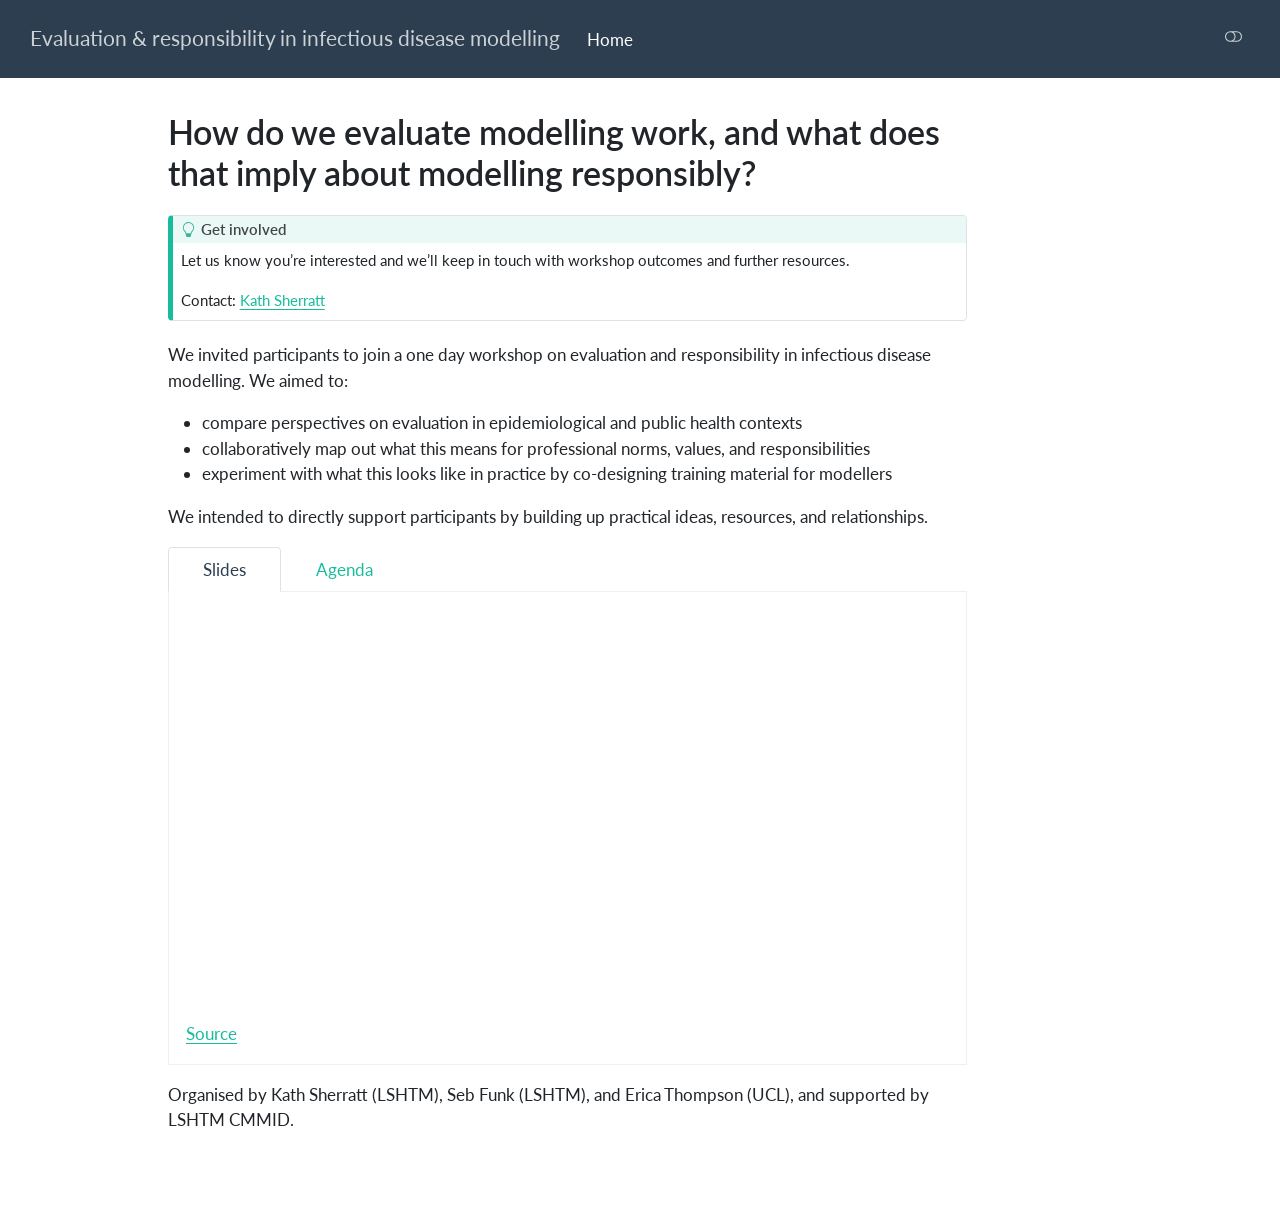
==== commit 4cdefbf2: "Built site for gh-pages" ====
--- a/index.html
+++ b/index.html
@@ -2,13 +2,16 @@
 <html xmlns="http://www.w3.org/1999/xhtml" lang="en" xml:lang="en"><head>
 
 <meta charset="utf-8">
-<meta name="generator" content="quarto-1.8.27">
+<meta name="generator" content="quarto-1.9.36">
 
 <meta name="viewport" content="width=device-width, initial-scale=1.0, user-scalable=yes">
 
 
 <title>How do we evaluate modelling work, and what does that imply about modelling responsibly? – Evaluation &amp; responsibility in infectious disease modelling</title>
 <style>
+/* Default styles provided by pandoc.
+** See https://pandoc.org/MANUAL.html#variables-for-html for config info.
+*/
 code{white-space: pre-wrap;}
 span.smallcaps{font-variant: small-caps;}
 div.columns{display: flex; gap: min(4vw, 1.5em);}
@@ -32,19 +35,18 @@
 <meta name="quarto:offset" content="./">
 <script src="site_libs/quarto-html/quarto.js" type="module"></script>
 <script src="site_libs/quarto-html/tabsets/tabsets.js" type="module"></script>
-<script src="site_libs/quarto-html/axe/axe-check.js" type="module"></script>
 <script src="site_libs/quarto-html/popper.min.js"></script>
 <script src="site_libs/quarto-html/tippy.umd.min.js"></script>
 <script src="site_libs/quarto-html/anchor.min.js"></script>
 <link href="site_libs/quarto-html/tippy.css" rel="stylesheet">
-<link href="site_libs/quarto-html/quarto-syntax-highlighting-ed96de9b727972fe78a7b5d16c58bf87.css" rel="stylesheet" class="quarto-color-scheme" id="quarto-text-highlighting-styles">
-<link href="site_libs/quarto-html/quarto-syntax-highlighting-dark-4d9afe2b8d18ee9fa5d0d57b5ed4214d.css" rel="stylesheet" class="quarto-color-scheme quarto-color-alternate" id="quarto-text-highlighting-styles">
-<link href="site_libs/quarto-html/quarto-syntax-highlighting-ed96de9b727972fe78a7b5d16c58bf87.css" rel="stylesheet" class="quarto-color-scheme-extra" id="quarto-text-highlighting-styles">
+<link href="site_libs/quarto-html/quarto-syntax-highlighting-845c23b38eaddc0f92fda52bfe77a8c8.css" rel="stylesheet" class="quarto-color-scheme" id="quarto-text-highlighting-styles">
+<link href="site_libs/quarto-html/quarto-syntax-highlighting-dark-f418161beb48e0141c760e455f12af2c.css" rel="stylesheet" class="quarto-color-scheme quarto-color-alternate" id="quarto-text-highlighting-styles">
+<link href="site_libs/quarto-html/quarto-syntax-highlighting-845c23b38eaddc0f92fda52bfe77a8c8.css" rel="stylesheet" class="quarto-color-scheme-extra" id="quarto-text-highlighting-styles">
 <script src="site_libs/bootstrap/bootstrap.min.js"></script>
 <link href="site_libs/bootstrap/bootstrap-icons.css" rel="stylesheet">
-<link href="site_libs/bootstrap/bootstrap-28ce2f92125236a284ff4f393e5b0d14.min.css" rel="stylesheet" append-hash="true" class="quarto-color-scheme" id="quarto-bootstrap" data-mode="light">
-<link href="site_libs/bootstrap/bootstrap-dark-7b59f535f4be280c95e9d201c1713015.min.css" rel="stylesheet" append-hash="true" class="quarto-color-scheme quarto-color-alternate" id="quarto-bootstrap" data-mode="dark">
-<link href="site_libs/bootstrap/bootstrap-28ce2f92125236a284ff4f393e5b0d14.min.css" rel="stylesheet" append-hash="true" class="quarto-color-scheme-extra" id="quarto-bootstrap" data-mode="light">
+<link href="site_libs/bootstrap/bootstrap-baf333abd407eb98d8b56c64a19f8930.min.css" rel="stylesheet" append-hash="true" class="quarto-color-scheme" id="quarto-bootstrap" data-mode="light">
+<link href="site_libs/bootstrap/bootstrap-dark-c9d21391a4140639dac49c26faef9edc.min.css" rel="stylesheet" append-hash="true" class="quarto-color-scheme quarto-color-alternate" id="quarto-bootstrap" data-mode="dark">
+<link href="site_libs/bootstrap/bootstrap-baf333abd407eb98d8b56c64a19f8930.min.css" rel="stylesheet" append-hash="true" class="quarto-color-scheme-extra" id="quarto-bootstrap" data-mode="light">
 <script id="quarto-search-options" type="application/json">{
   "location": "navbar",
   "copy-button": false,
@@ -263,10 +265,6 @@
     <a class="nav-link active" href="./index.html" aria-current="page"> 
 <span class="menu-text">Home</span></a>
   </li>  
-  <li class="nav-item">
-    <a class="nav-link" href="./register.html"> 
-<span class="menu-text">Participate</span></a>
-  </li>  
 </ul>
           </div> <!-- /navcollapse -->
             <div class="quarto-navbar-tools">
@@ -283,7 +281,7 @@
         
     </div>
 <!-- main -->
-<main class="content page-columns page-full" id="quarto-document-content">
+<main class="content" id="quarto-document-content">
 
 
 <header id="title-block-header" class="quarto-title-block default">
@@ -305,189 +303,171 @@
 </header>
 
 
-
-<div class="no-row-height column-margin column-container"><div class="callout callout-style-default callout-note callout-titled">
+<div class="callout callout-style-default callout-tip callout-titled" title="Get involved">
 <div class="callout-header d-flex align-content-center">
 <div class="callout-icon-container">
 <i class="callout-icon"></i>
 </div>
 <div class="callout-title-container flex-fill">
-<span class="screen-reader-only">Note</span>Key details
+<span class="screen-reader-only">Tip</span>Get involved
 </div>
 </div>
 <div class="callout-body-container callout-body">
-<ul>
-<li>24 March 2026, 10.00–16.30</li>
-<li>LSHTM, Keppel St, London WC1E 7HT</li>
-<li>30 participants across academia and public health</li>
-</ul>
-<button>
-<a href="./register.html">Participate</a>
-</button>
-</div>
-</div></div><div class="tabset-margin-container"></div><div class="panel-tabset">
-<ul class="nav nav-tabs" role="tablist"><li class="nav-item" role="presentation"><a class="nav-link active" id="tabset-1-1-tab" data-bs-toggle="tab" data-bs-target="#tabset-1-1" role="tab" aria-controls="tabset-1-1" aria-selected="true" href="">Overview</a></li><li class="nav-item" role="presentation"><a class="nav-link" id="tabset-1-2-tab" data-bs-toggle="tab" data-bs-target="#tabset-1-2" role="tab" aria-controls="tabset-1-2" aria-selected="false" href="">Agenda</a></li><li class="nav-item" role="presentation"><a class="nav-link" id="tabset-1-3-tab" data-bs-toggle="tab" data-bs-target="#tabset-1-3" role="tab" aria-controls="tabset-1-3" aria-selected="false" href="">Join</a></li></ul>
-<div class="tab-content">
-<div id="tabset-1-1" class="tab-pane active" role="tabpanel" aria-labelledby="tabset-1-1-tab">
-<p>We’re inviting participants to join a one day workshop on evaluation and responsibility in infectious disease modelling. Through the day, we’ll:</p>
+<p>Let us know you’re interested and we’ll keep in touch with workshop outcomes and further resources.</p>
+<p>Contact: <a href="mailto:katharine.sherratt@lshtm.ac.uk">Kath Sherratt</a></p>
+</div>
+</div>
+<p>We invited participants to join a one day workshop on evaluation and responsibility in infectious disease modelling. We aimed to:</p>
 <ul>
 <li>compare perspectives on evaluation in epidemiological and public health contexts</li>
 <li>collaboratively map out what this means for professional norms, values, and responsibilities</li>
 <li>experiment with what this looks like in practice by co-designing training material for modellers</li>
 </ul>
-<p>We intend to directly support participants by building up practical ideas, resources, and relationships. While we anticipate a UK focus, we welcome contributions from any context. We encourage participants from all career experiences and interests to join.</p>
-<button>
-<a href="./register.html">Participate</a>
-</button>
+<p>We intended to directly support participants by building up practical ideas, resources, and relationships.</p>
+<div class="tabset-margin-container"></div><div class="panel-tabset">
+<ul class="nav nav-tabs" role="tablist"><li class="nav-item" role="presentation"><a class="nav-link active" id="tabset-1-1-tab" data-bs-toggle="tab" data-bs-target="#tabset-1-1" role="tab" aria-controls="tabset-1-1" aria-selected="true" href="">Slides</a></li><li class="nav-item" role="presentation"><a class="nav-link" id="tabset-1-2-tab" data-bs-toggle="tab" data-bs-target="#tabset-1-2" role="tab" aria-controls="tabset-1-2" aria-selected="false" href="">Agenda</a></li></ul>
+<div class="tab-content">
+<div id="tabset-1-1" class="tab-pane active" role="tabpanel" aria-labelledby="tabset-1-1-tab">
+<iframe src="https://docs.google.com/presentation/d/e/2PACX-1vSuIvgpieROWyHThetWg-jwD3TCtk1RIQDIS16tzJFPDPfQfWORTPGoM9TJLtsEJtvPMahG4pM8OYmb/pubembed?start=false&amp;loop=false&amp;delayms=3000" frameborder="0" width="640" height="389" allowfullscreen="true" mozallowfullscreen="true" webkitallowfullscreen="true">
+</iframe>
+<p><a href="https://docs.google.com/presentation/d/1xREt2z0zwP4QToAGQo9HLXjh9dklU4DLlUaCq9zyfjU/edit?usp=sharing">Source</a></p>
 </div>
 <div id="tabset-1-2" class="tab-pane" role="tabpanel" aria-labelledby="tabset-1-2-tab">
-<p><em>Draft schedule</em></p>
-<p>This workshop aims to encourage participant reflection, discussion, and co-design. Each session builds from panels and a variety of formats for effective and fun group discussion<a href="#fn1" class="footnote-ref" id="fnref1" role="doc-noteref"><sup>1</sup></a>.</p>
 <table class="caption-top table">
 <colgroup>
-<col style="width: 18%">
-<col style="width: 81%">
+<col style="width: 20%">
+<col style="width: 25%">
+<col style="width: 55%">
 </colgroup>
+<thead>
+<tr class="header">
+<th>Time</th>
+<th>Content</th>
+<th>Lead</th>
+</tr>
+</thead>
 <tbody>
 <tr class="odd">
-<td>09.45</td>
+<td>09:45</td>
 <td>Arrival</td>
+<td></td>
 </tr>
 <tr class="even">
 <td>10:00</td>
-<td><p>Welcome activity</p>
-<blockquote class="blockquote">
-<p>Participants: Nominating role models</p>
-</blockquote></td>
+<td>Welcome activity</td>
+<td>Participants</td>
 </tr>
 <tr class="odd">
 <td>10:15</td>
-<td><p>Introduction &amp; aims</p>
-<blockquote class="blockquote">
-<p>Welcome: Katharine Sherratt, Sebastian Funk, Erica Thompson</p>
-</blockquote></td>
-</tr>
-<tr class="even">
-<td></td>
-<td><strong>Session A: Scientific responsibility</strong></td>
+<td>Introduction &amp; aims</td>
+<td>Kath Sherratt, Sebastian Funk, Erica Thompson</td>
+</tr>
+<tr class="even">
+<td></td>
+<td><strong>Evaluation &amp; scientific responsibility</strong></td>
+<td></td>
 </tr>
 <tr class="odd">
 <td>10:30</td>
-<td><p>Opening: Modelling &amp; scientific responsibility</p>
-<blockquote class="blockquote">
-<p>Speaker: Sebastian Funk</p>
-</blockquote></td>
+<td>Modelling &amp; scientific responsibility</td>
+<td>Sebastian Funk</td>
 </tr>
 <tr class="even">
 <td>10:40</td>
-<td><p>Panel: Evaluation across epidemiological contexts</p>
-<blockquote class="blockquote">
-<p>Matt Keeling (Uni. Warwick), Kaitlyn Johnson (LSHTM), TBC |</p>
-</blockquote></td>
+<td>Evaluation across epidemiological contexts</td>
+<td>Panel: Matt Keeling (Uni. Warwick), Kaitlyn Johnson (LSHTM), Jonathon Mellor (UKHSA)</td>
 </tr>
 <tr class="odd">
 <td>11:10</td>
-<td><p>Implications for scientific responsibility</p>
-<blockquote class="blockquote">
-<p>Participants: Nested group discussion</p>
-</blockquote></td>
+<td>Implications for scientific responsibility</td>
+<td>Participants: Nested group discussion</td>
 </tr>
 <tr class="even">
 <td>11:30</td>
 <td><em>Coffee break</em></td>
+<td></td>
 </tr>
 <tr class="odd">
 <td>11:45</td>
-<td><p>Training scientifically responsible modellers</p>
-<blockquote class="blockquote">
-<p>Participants: Small group co-design</p>
-</blockquote></td>
+<td>Training scientifically responsible modellers</td>
+<td>Participants: Small group co-design</td>
 </tr>
 <tr class="even">
 <td>12:30</td>
 <td><em>Lunch</em></td>
-</tr>
-<tr class="odd">
-<td></td>
-<td><strong>Session B: Social responsibility</strong></td>
+<td></td>
+</tr>
+<tr class="odd">
+<td></td>
+<td><strong>Evaluation &amp; social responsibility</strong></td>
+<td></td>
 </tr>
 <tr class="even">
 <td>13:30</td>
-<td><p>Opening: Modelling &amp; social responsibility</p>
-<blockquote class="blockquote">
-<p>Speaker: Erica Thompson (UCL)</p>
-</blockquote></td>
+<td>Modelling &amp; social responsibility</td>
+<td>Erica Thompson</td>
 </tr>
 <tr class="odd">
 <td>13:40</td>
-<td><p>Panel: Evaluation across public health contexts</p>
-<blockquote class="blockquote">
-<p>Graham Medley (LSHTM), Juan Vesga (UKHSA), TBC</p>
-</blockquote></td>
+<td>Evaluation across public health contexts</td>
+<td>Panel: Graham Medley (LSHTM), Juan Vesga (UKHSA), Katy Gaythorpe (Imperial/Vaccine Impact Modelling Consortium)</td>
 </tr>
 <tr class="even">
 <td>14:10</td>
-<td><p>Implications for social responsibility</p>
-<blockquote class="blockquote">
-<p>Participants: Nested group discussion</p>
-</blockquote></td>
+<td>Implications for social responsibility</td>
+<td>Participants: Nested group discussion</td>
 </tr>
 <tr class="odd">
 <td>14:30</td>
 <td><em>Fresh air break</em></td>
+<td></td>
 </tr>
 <tr class="even">
 <td>15:00</td>
-<td><p>Training socially responsible modellers</p>
-<blockquote class="blockquote">
-<p>Participants: Small group co-design</p>
-</blockquote></td>
-</tr>
-<tr class="odd">
-<td>15:45</td>
+<td>Review so far</td>
+<td>Kath Sherratt</td>
+</tr>
+<tr class="odd">
+<td>15:05</td>
+<td>Training socially responsible modellers</td>
+<td>Participants: Small group co-design</td>
+</tr>
+<tr class="even">
+<td>15:50</td>
 <td>Gallery of co-designed training materials</td>
-</tr>
-<tr class="even">
+<td></td>
+</tr>
+<tr class="odd">
 <td></td>
 <td><strong>Implementation</strong></td>
-</tr>
-<tr class="odd">
+<td></td>
+</tr>
+<tr class="even">
 <td>16:00</td>
-<td><p>Crowd sourcing: big priorities and smallest next steps</p>
-<blockquote class="blockquote">
-<p>Participants: Rapid rating exercise</p>
-</blockquote></td>
+<td>Crowd sourcing: big priorities and smallest next steps</td>
+<td>Participants: Rapid rating exercise</td>
+</tr>
+<tr class="odd">
+<td>16:20</td>
+<td>Summary and actions</td>
+<td>Kath Sherratt, Sebastian Funk, Erica Thompson</td>
 </tr>
 <tr class="even">
 <td>16:30</td>
 <td>Close</td>
+<td></td>
 </tr>
 </tbody>
 </table>
-</div>
-<div id="tabset-1-3" class="tab-pane" role="tabpanel" aria-labelledby="tabset-1-3-tab">
-<p>This event is open to all, and we welcome anyone to register below. If you’re unable to join, let us know you’re interested and we’ll keep in touch with workshop outcomes. For more information, contact: <a href="mailto:katharine.sherratt@lshtm.ac.uk">Kath Sherratt</a></p>
-<iframe style="border:none;width:100%;" id="contact-form-m3dino" src="https://opnform.com/forms/contact-form-m3dino">
-</iframe>
-<script type="text/javascript" onload="initEmbed('contact-form-m3dino', { autoResize: true })" src="https://opnform.com/widgets/iframe.min.js"></script>
-<button>
-<a href="workshop_invite.ics" download="">Download calendar event</a>
-</button>
-</div>
-</div>
-</div>
-<hr>
-<p>Organised by Kath Sherratt (LSHTM), Seb Funk (LSHTM), and Erica Thompson (UCL), and supported by LSHTM CMMID</p>
-
-
-
-
-<div id="quarto-appendix" class="default"><section id="footnotes" class="footnotes footnotes-end-of-document" role="doc-endnotes"><h2 class="anchored quarto-appendix-heading">Footnotes</h2>
-
-<ol>
-<li id="fn1"><p>Workshop design motivated by principles of <a href="https://www.liberatingstructures.com/">structured groupwork</a>.<a href="#fnref1" class="footnote-back" role="doc-backlink">↩︎</a></p></li>
-</ol>
-</section></div></main> <!-- /main -->
+<p>Workshop design motivated by principles of <a href="https://www.liberatingstructures.com/">structured groupwork</a>.</p>
+</div>
+</div>
+</div>
+<p>Organised by Kath Sherratt (LSHTM), Seb Funk (LSHTM), and Erica Thompson (UCL), and supported by LSHTM CMMID.</p>
+
+
+
+</main> <!-- /main -->
 <script id="quarto-html-after-body" type="application/javascript">
   window.document.addEventListener("DOMContentLoaded", function (event) {
     // Ensure there is a toggle, if there isn't float one in the top right
--- a/site_libs/quarto-html/quarto-syntax-highlighting-845c23b38eaddc0f92fda52bfe77a8c8.css
+++ b/site_libs/quarto-html/quarto-syntax-highlighting-845c23b38eaddc0f92fda52bfe77a8c8.css
@@ -0,0 +1,236 @@
+/* quarto syntax highlight colors */
+:root {
+  --quarto-hl-ot-color: #003B4F;
+  --quarto-hl-at-color: #657422;
+  --quarto-hl-ss-color: #20794D;
+  --quarto-hl-an-color: #5E5E5E;
+  --quarto-hl-fu-color: #4758AB;
+  --quarto-hl-st-color: #20794D;
+  --quarto-hl-cf-color: #003B4F;
+  --quarto-hl-op-color: #5E5E5E;
+  --quarto-hl-er-color: #AD0000;
+  --quarto-hl-bn-color: #AD0000;
+  --quarto-hl-al-color: #AD0000;
+  --quarto-hl-va-color: #111111;
+  --quarto-hl-bu-color: inherit;
+  --quarto-hl-ex-color: inherit;
+  --quarto-hl-pp-color: #AD0000;
+  --quarto-hl-in-color: #5E5E5E;
+  --quarto-hl-vs-color: #20794D;
+  --quarto-hl-wa-color: #5E5E5E;
+  --quarto-hl-do-color: #5E5E5E;
+  --quarto-hl-im-color: #00769E;
+  --quarto-hl-ch-color: #20794D;
+  --quarto-hl-dt-color: #AD0000;
+  --quarto-hl-fl-color: #AD0000;
+  --quarto-hl-co-color: #5E5E5E;
+  --quarto-hl-cv-color: #5E5E5E;
+  --quarto-hl-cn-color: #8f5902;
+  --quarto-hl-sc-color: #5E5E5E;
+  --quarto-hl-dv-color: #AD0000;
+  --quarto-hl-kw-color: #003B4F;
+}
+
+/* other quarto variables */
+:root {
+  --quarto-font-monospace: SFMono-Regular, Menlo, Monaco, Consolas, "Liberation Mono", "Courier New", monospace;
+}
+
+/* syntax highlight based on Pandoc's rules */
+pre > code.sourceCode > span {
+  color: #003B4F;
+}
+
+code.sourceCode > span {
+  color: #003B4F;
+}
+
+div.sourceCode,
+div.sourceCode pre.sourceCode {
+  color: #003B4F;
+}
+
+/* Normal */
+code span {
+  color: #003B4F;
+}
+
+/* Alert */
+code span.al {
+  color: #AD0000;
+  font-style: inherit;
+}
+
+/* Annotation */
+code span.an {
+  color: #5E5E5E;
+  font-style: inherit;
+}
+
+/* Attribute */
+code span.at {
+  color: #657422;
+  font-style: inherit;
+}
+
+/* BaseN */
+code span.bn {
+  color: #AD0000;
+  font-style: inherit;
+}
+
+/* BuiltIn */
+code span.bu {
+  font-style: inherit;
+}
+
+/* ControlFlow */
+code span.cf {
+  color: #003B4F;
+  font-weight: bold;
+  font-style: inherit;
+}
+
+/* Char */
+code span.ch {
+  color: #20794D;
+  font-style: inherit;
+}
+
+/* Constant */
+code span.cn {
+  color: #8f5902;
+  font-style: inherit;
+}
+
+/* Comment */
+code span.co {
+  color: #5E5E5E;
+  font-style: inherit;
+}
+
+/* CommentVar */
+code span.cv {
+  color: #5E5E5E;
+  font-style: italic;
+}
+
+/* Documentation */
+code span.do {
+  color: #5E5E5E;
+  font-style: italic;
+}
+
+/* DataType */
+code span.dt {
+  color: #AD0000;
+  font-style: inherit;
+}
+
+/* DecVal */
+code span.dv {
+  color: #AD0000;
+  font-style: inherit;
+}
+
+/* Error */
+code span.er {
+  color: #AD0000;
+  font-style: inherit;
+}
+
+/* Extension */
+code span.ex {
+  font-style: inherit;
+}
+
+/* Float */
+code span.fl {
+  color: #AD0000;
+  font-style: inherit;
+}
+
+/* Function */
+code span.fu {
+  color: #4758AB;
+  font-style: inherit;
+}
+
+/* Import */
+code span.im {
+  color: #00769E;
+  font-style: inherit;
+}
+
+/* Information */
+code span.in {
+  color: #5E5E5E;
+  font-style: inherit;
+}
+
+/* Keyword */
+code span.kw {
+  color: #003B4F;
+  font-weight: bold;
+  font-style: inherit;
+}
+
+/* Operator */
+code span.op {
+  color: #5E5E5E;
+  font-style: inherit;
+}
+
+/* Other */
+code span.ot {
+  color: #003B4F;
+  font-style: inherit;
+}
+
+/* Preprocessor */
+code span.pp {
+  color: #AD0000;
+  font-style: inherit;
+}
+
+/* SpecialChar */
+code span.sc {
+  color: #5E5E5E;
+  font-style: inherit;
+}
+
+/* SpecialString */
+code span.ss {
+  color: #20794D;
+  font-style: inherit;
+}
+
+/* String */
+code span.st {
+  color: #20794D;
+  font-style: inherit;
+}
+
+/* Variable */
+code span.va {
+  color: #111111;
+  font-style: inherit;
+}
+
+/* VerbatimString */
+code span.vs {
+  color: #20794D;
+  font-style: inherit;
+}
+
+/* Warning */
+code span.wa {
+  color: #5E5E5E;
+  font-style: italic;
+}
+
+.prevent-inlining {
+  content: "</";
+}
+
+/*# sourceMappingURL=ac89f0bb514bba72461919f78549e31c.css.map */
--- a/site_libs/quarto-html/quarto-syntax-highlighting-dark-f418161beb48e0141c760e455f12af2c.css
+++ b/site_libs/quarto-html/quarto-syntax-highlighting-dark-f418161beb48e0141c760e455f12af2c.css
@@ -0,0 +1,219 @@
+/* quarto syntax highlight colors */
+:root {
+  --quarto-hl-al-color: #f07178;
+  --quarto-hl-an-color: #d4d0ab;
+  --quarto-hl-at-color: #00e0e0;
+  --quarto-hl-bn-color: #d4d0ab;
+  --quarto-hl-bu-color: #abe338;
+  --quarto-hl-ch-color: #abe338;
+  --quarto-hl-co-color: #f8f8f2;
+  --quarto-hl-cv-color: #ffd700;
+  --quarto-hl-cn-color: #ffd700;
+  --quarto-hl-cf-color: #ffa07a;
+  --quarto-hl-dt-color: #ffa07a;
+  --quarto-hl-dv-color: #d4d0ab;
+  --quarto-hl-do-color: #f8f8f2;
+  --quarto-hl-er-color: #f07178;
+  --quarto-hl-ex-color: #00e0e0;
+  --quarto-hl-fl-color: #d4d0ab;
+  --quarto-hl-fu-color: #ffa07a;
+  --quarto-hl-im-color: #abe338;
+  --quarto-hl-in-color: #d4d0ab;
+  --quarto-hl-kw-color: #ffa07a;
+  --quarto-hl-op-color: #ffa07a;
+  --quarto-hl-ot-color: #00e0e0;
+  --quarto-hl-pp-color: #dcc6e0;
+  --quarto-hl-re-color: #00e0e0;
+  --quarto-hl-sc-color: #abe338;
+  --quarto-hl-ss-color: #abe338;
+  --quarto-hl-st-color: #abe338;
+  --quarto-hl-va-color: #00e0e0;
+  --quarto-hl-vs-color: #abe338;
+  --quarto-hl-wa-color: #dcc6e0;
+}
+
+/* other quarto variables */
+:root {
+  --quarto-font-monospace: SFMono-Regular, Menlo, Monaco, Consolas, "Liberation Mono", "Courier New", monospace;
+}
+
+/* syntax highlight based on Pandoc's rules */
+pre > code.sourceCode > span {
+  color: #f8f8f2;
+}
+
+code.sourceCode > span {
+  color: #f8f8f2;
+}
+
+div.sourceCode,
+div.sourceCode pre.sourceCode {
+  color: #f8f8f2;
+}
+
+/* Normal */
+code span {
+  color: #f8f8f2;
+}
+
+/* Alert */
+code span.al {
+  color: #f07178;
+}
+
+/* Annotation */
+code span.an {
+  color: #d4d0ab;
+}
+
+/* Attribute */
+code span.at {
+  color: #00e0e0;
+}
+
+/* BaseN */
+code span.bn {
+  color: #d4d0ab;
+}
+
+/* BuiltIn */
+code span.bu {
+  color: #abe338;
+}
+
+/* ControlFlow */
+code span.cf {
+  font-weight: bold;
+  color: #ffa07a;
+}
+
+/* Char */
+code span.ch {
+  color: #abe338;
+}
+
+/* Constant */
+code span.cn {
+  color: #ffd700;
+}
+
+/* Comment */
+code span.co {
+  font-style: italic;
+  color: #f8f8f2;
+}
+
+/* CommentVar */
+code span.cv {
+  color: #ffd700;
+}
+
+/* Documentation */
+code span.do {
+  color: #f8f8f2;
+}
+
+/* DataType */
+code span.dt {
+  color: #ffa07a;
+}
+
+/* DecVal */
+code span.dv {
+  color: #d4d0ab;
+}
+
+/* Error */
+code span.er {
+  color: #f07178;
+  text-decoration: underline;
+}
+
+/* Extension */
+code span.ex {
+  font-weight: bold;
+  color: #00e0e0;
+}
+
+/* Float */
+code span.fl {
+  color: #d4d0ab;
+}
+
+/* Function */
+code span.fu {
+  color: #ffa07a;
+}
+
+/* Import */
+code span.im {
+  color: #abe338;
+}
+
+/* Information */
+code span.in {
+  color: #d4d0ab;
+}
+
+/* Keyword */
+code span.kw {
+  font-weight: bold;
+  color: #ffa07a;
+}
+
+/* Operator */
+code span.op {
+  color: #ffa07a;
+}
+
+/* Other */
+code span.ot {
+  color: #00e0e0;
+}
+
+/* Preprocessor */
+code span.pp {
+  color: #dcc6e0;
+}
+
+/* RegionMarker */
+code span.re {
+  background-color: #f8f8f2;
+  color: #00e0e0;
+}
+
+/* SpecialChar */
+code span.sc {
+  color: #abe338;
+}
+
+/* SpecialString */
+code span.ss {
+  color: #abe338;
+}
+
+/* String */
+code span.st {
+  color: #abe338;
+}
+
+/* Variable */
+code span.va {
+  color: #00e0e0;
+}
+
+/* VerbatimString */
+code span.vs {
+  color: #abe338;
+}
+
+/* Warning */
+code span.wa {
+  color: #dcc6e0;
+}
+
+.prevent-inlining {
+  content: "</";
+}
+
+/*# sourceMappingURL=378c2a0cc31455d06730fbe37c8f3789.css.map */
--- a/site_libs/quarto-html/quarto-syntax-highlighting-845c23b38eaddc0f92fda52bfe77a8c8.css
+++ b/site_libs/quarto-html/quarto-syntax-highlighting-845c23b38eaddc0f92fda52bfe77a8c8.css
@@ -0,0 +1,236 @@
+/* quarto syntax highlight colors */
+:root {
+  --quarto-hl-ot-color: #003B4F;
+  --quarto-hl-at-color: #657422;
+  --quarto-hl-ss-color: #20794D;
+  --quarto-hl-an-color: #5E5E5E;
+  --quarto-hl-fu-color: #4758AB;
+  --quarto-hl-st-color: #20794D;
+  --quarto-hl-cf-color: #003B4F;
+  --quarto-hl-op-color: #5E5E5E;
+  --quarto-hl-er-color: #AD0000;
+  --quarto-hl-bn-color: #AD0000;
+  --quarto-hl-al-color: #AD0000;
+  --quarto-hl-va-color: #111111;
+  --quarto-hl-bu-color: inherit;
+  --quarto-hl-ex-color: inherit;
+  --quarto-hl-pp-color: #AD0000;
+  --quarto-hl-in-color: #5E5E5E;
+  --quarto-hl-vs-color: #20794D;
+  --quarto-hl-wa-color: #5E5E5E;
+  --quarto-hl-do-color: #5E5E5E;
+  --quarto-hl-im-color: #00769E;
+  --quarto-hl-ch-color: #20794D;
+  --quarto-hl-dt-color: #AD0000;
+  --quarto-hl-fl-color: #AD0000;
+  --quarto-hl-co-color: #5E5E5E;
+  --quarto-hl-cv-color: #5E5E5E;
+  --quarto-hl-cn-color: #8f5902;
+  --quarto-hl-sc-color: #5E5E5E;
+  --quarto-hl-dv-color: #AD0000;
+  --quarto-hl-kw-color: #003B4F;
+}
+
+/* other quarto variables */
+:root {
+  --quarto-font-monospace: SFMono-Regular, Menlo, Monaco, Consolas, "Liberation Mono", "Courier New", monospace;
+}
+
+/* syntax highlight based on Pandoc's rules */
+pre > code.sourceCode > span {
+  color: #003B4F;
+}
+
+code.sourceCode > span {
+  color: #003B4F;
+}
+
+div.sourceCode,
+div.sourceCode pre.sourceCode {
+  color: #003B4F;
+}
+
+/* Normal */
+code span {
+  color: #003B4F;
+}
+
+/* Alert */
+code span.al {
+  color: #AD0000;
+  font-style: inherit;
+}
+
+/* Annotation */
+code span.an {
+  color: #5E5E5E;
+  font-style: inherit;
+}
+
+/* Attribute */
+code span.at {
+  color: #657422;
+  font-style: inherit;
+}
+
+/* BaseN */
+code span.bn {
+  color: #AD0000;
+  font-style: inherit;
+}
+
+/* BuiltIn */
+code span.bu {
+  font-style: inherit;
+}
+
+/* ControlFlow */
+code span.cf {
+  color: #003B4F;
+  font-weight: bold;
+  font-style: inherit;
+}
+
+/* Char */
+code span.ch {
+  color: #20794D;
+  font-style: inherit;
+}
+
+/* Constant */
+code span.cn {
+  color: #8f5902;
+  font-style: inherit;
+}
+
+/* Comment */
+code span.co {
+  color: #5E5E5E;
+  font-style: inherit;
+}
+
+/* CommentVar */
+code span.cv {
+  color: #5E5E5E;
+  font-style: italic;
+}
+
+/* Documentation */
+code span.do {
+  color: #5E5E5E;
+  font-style: italic;
+}
+
+/* DataType */
+code span.dt {
+  color: #AD0000;
+  font-style: inherit;
+}
+
+/* DecVal */
+code span.dv {
+  color: #AD0000;
+  font-style: inherit;
+}
+
+/* Error */
+code span.er {
+  color: #AD0000;
+  font-style: inherit;
+}
+
+/* Extension */
+code span.ex {
+  font-style: inherit;
+}
+
+/* Float */
+code span.fl {
+  color: #AD0000;
+  font-style: inherit;
+}
+
+/* Function */
+code span.fu {
+  color: #4758AB;
+  font-style: inherit;
+}
+
+/* Import */
+code span.im {
+  color: #00769E;
+  font-style: inherit;
+}
+
+/* Information */
+code span.in {
+  color: #5E5E5E;
+  font-style: inherit;
+}
+
+/* Keyword */
+code span.kw {
+  color: #003B4F;
+  font-weight: bold;
+  font-style: inherit;
+}
+
+/* Operator */
+code span.op {
+  color: #5E5E5E;
+  font-style: inherit;
+}
+
+/* Other */
+code span.ot {
+  color: #003B4F;
+  font-style: inherit;
+}
+
+/* Preprocessor */
+code span.pp {
+  color: #AD0000;
+  font-style: inherit;
+}
+
+/* SpecialChar */
+code span.sc {
+  color: #5E5E5E;
+  font-style: inherit;
+}
+
+/* SpecialString */
+code span.ss {
+  color: #20794D;
+  font-style: inherit;
+}
+
+/* String */
+code span.st {
+  color: #20794D;
+  font-style: inherit;
+}
+
+/* Variable */
+code span.va {
+  color: #111111;
+  font-style: inherit;
+}
+
+/* VerbatimString */
+code span.vs {
+  color: #20794D;
+  font-style: inherit;
+}
+
+/* Warning */
+code span.wa {
+  color: #5E5E5E;
+  font-style: italic;
+}
+
+.prevent-inlining {
+  content: "</";
+}
+
+/*# sourceMappingURL=ac89f0bb514bba72461919f78549e31c.css.map */
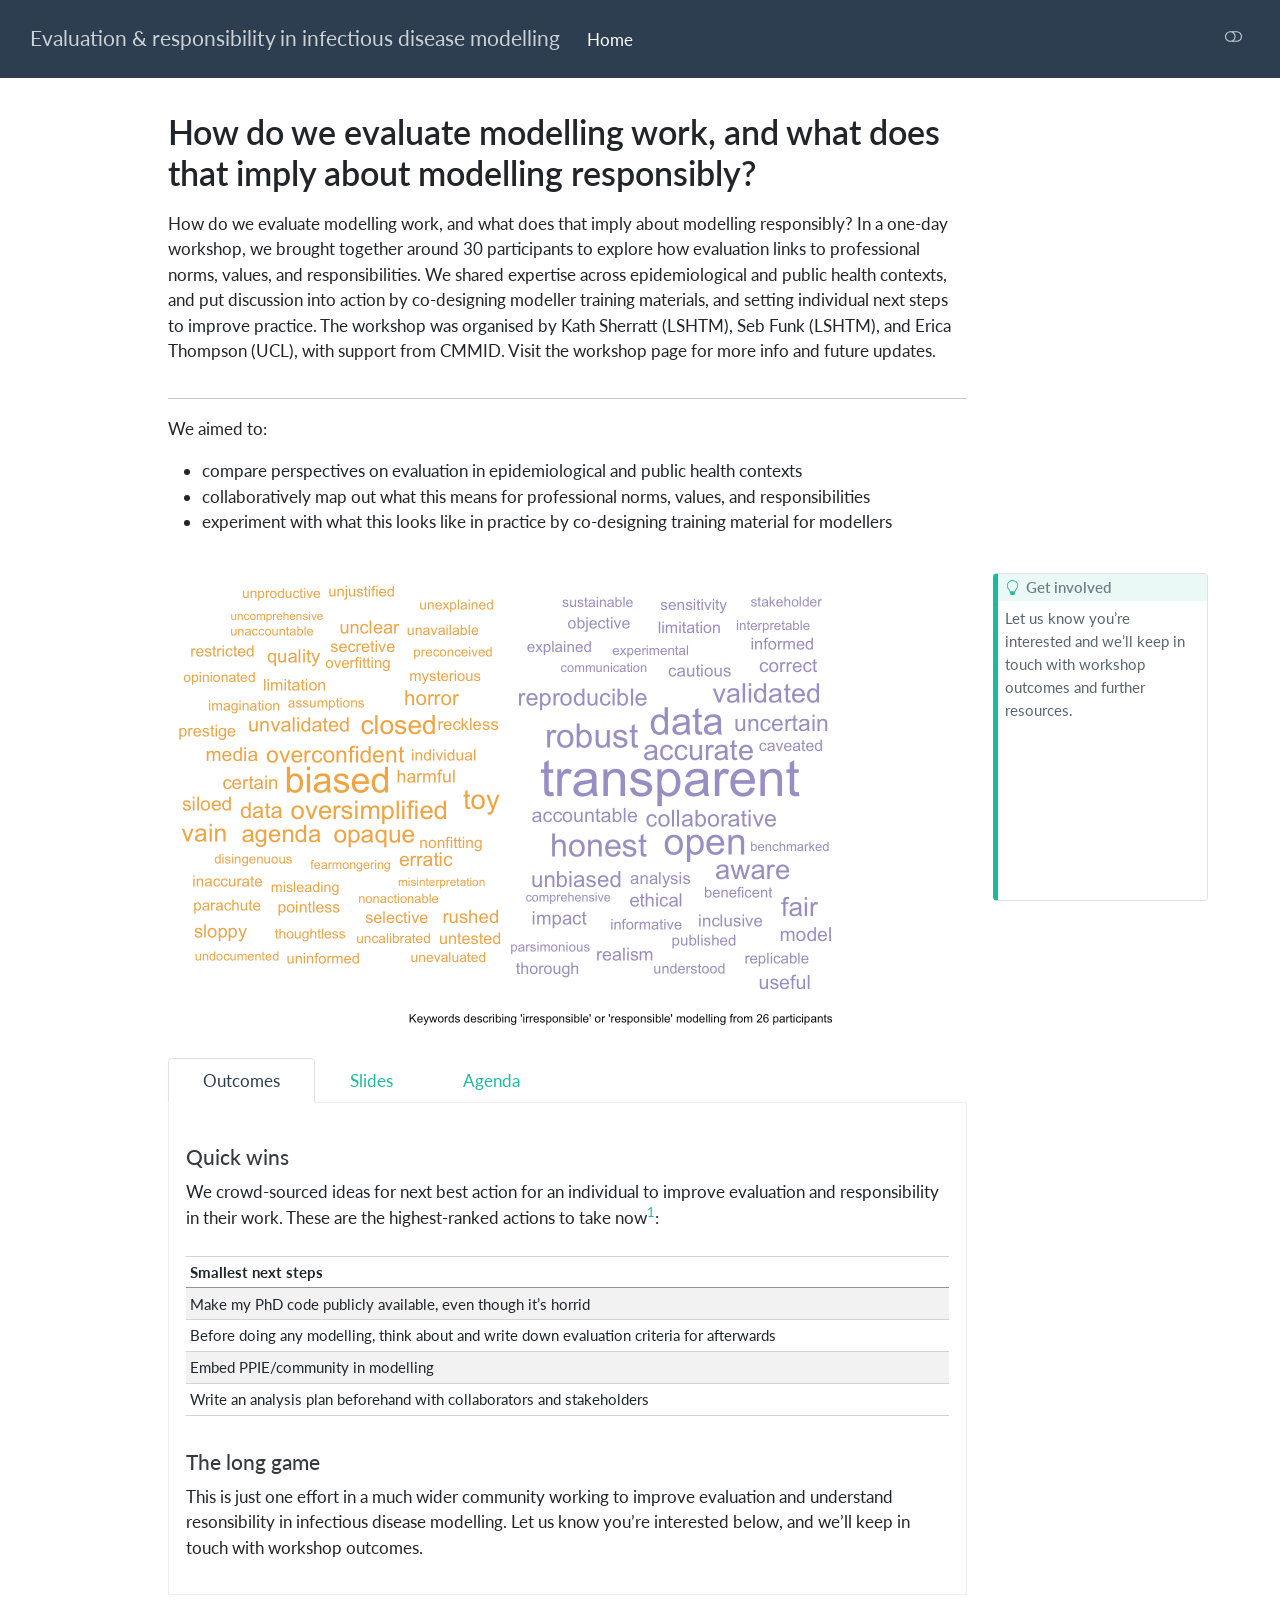
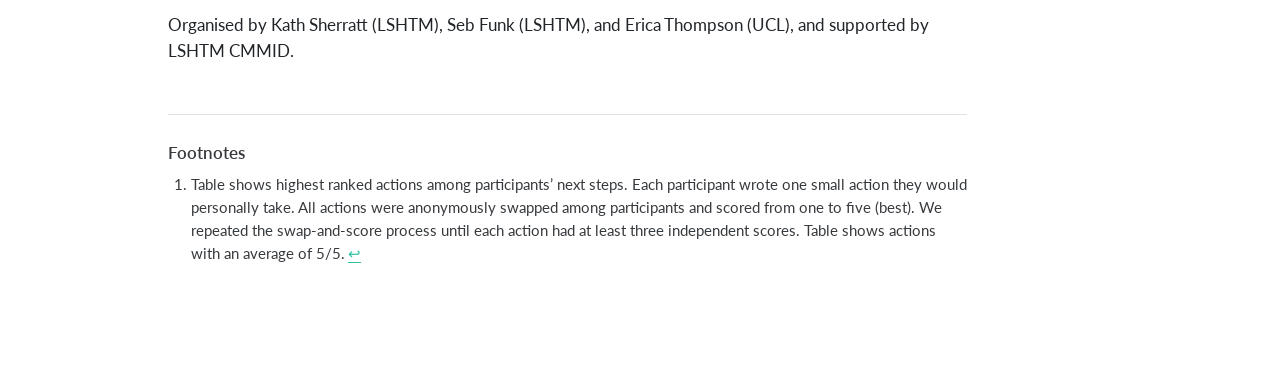
==== commit bff3a485: "Built site for gh-pages" ====
--- a/index.html
+++ b/index.html
@@ -2,7 +2,7 @@
 <html xmlns="http://www.w3.org/1999/xhtml" lang="en" xml:lang="en"><head>
 
 <meta charset="utf-8">
-<meta name="generator" content="quarto-1.9.36">
+<meta name="generator" content="quarto-1.9.37">
 
 <meta name="viewport" content="width=device-width, initial-scale=1.0, user-scalable=yes">
 
@@ -39,14 +39,14 @@
 <script src="site_libs/quarto-html/tippy.umd.min.js"></script>
 <script src="site_libs/quarto-html/anchor.min.js"></script>
 <link href="site_libs/quarto-html/tippy.css" rel="stylesheet">
-<link href="site_libs/quarto-html/quarto-syntax-highlighting-845c23b38eaddc0f92fda52bfe77a8c8.css" rel="stylesheet" class="quarto-color-scheme" id="quarto-text-highlighting-styles">
-<link href="site_libs/quarto-html/quarto-syntax-highlighting-dark-f418161beb48e0141c760e455f12af2c.css" rel="stylesheet" class="quarto-color-scheme quarto-color-alternate" id="quarto-text-highlighting-styles">
-<link href="site_libs/quarto-html/quarto-syntax-highlighting-845c23b38eaddc0f92fda52bfe77a8c8.css" rel="stylesheet" class="quarto-color-scheme-extra" id="quarto-text-highlighting-styles">
+<link href="site_libs/quarto-html/quarto-syntax-highlighting-7f8f88aac4f3542376d5c11b86a4c14d.css" rel="stylesheet" class="quarto-color-scheme" id="quarto-text-highlighting-styles">
+<link href="site_libs/quarto-html/quarto-syntax-highlighting-dark-d0ae9245876894da5ac7e18953ecc5cc.css" rel="stylesheet" class="quarto-color-scheme quarto-color-alternate" id="quarto-text-highlighting-styles">
+<link href="site_libs/quarto-html/quarto-syntax-highlighting-7f8f88aac4f3542376d5c11b86a4c14d.css" rel="stylesheet" class="quarto-color-scheme-extra" id="quarto-text-highlighting-styles">
 <script src="site_libs/bootstrap/bootstrap.min.js"></script>
 <link href="site_libs/bootstrap/bootstrap-icons.css" rel="stylesheet">
-<link href="site_libs/bootstrap/bootstrap-baf333abd407eb98d8b56c64a19f8930.min.css" rel="stylesheet" append-hash="true" class="quarto-color-scheme" id="quarto-bootstrap" data-mode="light">
-<link href="site_libs/bootstrap/bootstrap-dark-c9d21391a4140639dac49c26faef9edc.min.css" rel="stylesheet" append-hash="true" class="quarto-color-scheme quarto-color-alternate" id="quarto-bootstrap" data-mode="dark">
-<link href="site_libs/bootstrap/bootstrap-baf333abd407eb98d8b56c64a19f8930.min.css" rel="stylesheet" append-hash="true" class="quarto-color-scheme-extra" id="quarto-bootstrap" data-mode="light">
+<link href="site_libs/bootstrap/bootstrap-f7919f14b89ae9a431cba0b331f0b52b.min.css" rel="stylesheet" append-hash="true" class="quarto-color-scheme" id="quarto-bootstrap" data-mode="light">
+<link href="site_libs/bootstrap/bootstrap-dark-e6ec55d50a8571276e9da61ff62941ed.min.css" rel="stylesheet" append-hash="true" class="quarto-color-scheme quarto-color-alternate" id="quarto-bootstrap" data-mode="dark">
+<link href="site_libs/bootstrap/bootstrap-f7919f14b89ae9a431cba0b331f0b52b.min.css" rel="stylesheet" append-hash="true" class="quarto-color-scheme-extra" id="quarto-bootstrap" data-mode="light">
 <script id="quarto-search-options" type="application/json">{
   "location": "navbar",
   "copy-button": false,
@@ -79,7 +79,10 @@
 <link rel="stylesheet" href="styles.css">
 <meta property="og:title" content="How do we evaluate modelling work, and what does that imply about modelling responsibly? – Evaluation &amp; responsibility in infectious disease modelling">
 <meta property="og:description" content="">
+<meta property="og:image" content="https://epiforecasts.github.io/responsible-modelling/index_files/figure-html/unnamed-chunk-1-1.png">
 <meta property="og:site_name" content="Evaluation &amp; responsibility in infectious disease modelling">
+<meta property="og:image:height" content="960">
+<meta property="og:image:width" content="1344">
 </head>
 
 <body class="nav-fixed quarto-light"><script id="quarto-html-before-body" type="application/javascript">
@@ -281,7 +284,7 @@
         
     </div>
 <!-- main -->
-<main class="content" id="quarto-document-content">
+<main class="content page-columns page-full" id="quarto-document-content">
 
 
 <header id="title-block-header" class="quarto-title-block default">
@@ -303,36 +306,86 @@
 </header>
 
 
-<div class="callout callout-style-default callout-tip callout-titled" title="Get involved">
-<div class="callout-header d-flex align-content-center">
-<div class="callout-icon-container">
-<i class="callout-icon"></i>
-</div>
-<div class="callout-title-container flex-fill">
-<span class="screen-reader-only">Tip</span>Get involved
-</div>
-</div>
-<div class="callout-body-container callout-body">
-<p>Let us know you’re interested and we’ll keep in touch with workshop outcomes and further resources.</p>
-<p>Contact: <a href="mailto:katharine.sherratt@lshtm.ac.uk">Kath Sherratt</a></p>
-</div>
-</div>
-<p>We invited participants to join a one day workshop on evaluation and responsibility in infectious disease modelling. We aimed to:</p>
+<p>How do we evaluate modelling work, and what does that imply about modelling responsibly? In a one-day workshop, we brought together around 30 participants to explore how evaluation links to professional norms, values, and responsibilities. We shared expertise across epidemiological and public health contexts, and put discussion into action by co-designing modeller training materials, and setting individual next steps to improve practice. The workshop was organised by Kath Sherratt (LSHTM), Seb Funk (LSHTM), and Erica Thompson (UCL), with support from CMMID. Visit the workshop page for more info and future updates.</p>
+<hr>
+<p>We aimed to:</p>
 <ul>
 <li>compare perspectives on evaluation in epidemiological and public health contexts</li>
 <li>collaboratively map out what this means for professional norms, values, and responsibilities</li>
 <li>experiment with what this looks like in practice by co-designing training material for modellers</li>
 </ul>
-<p>We intended to directly support participants by building up practical ideas, resources, and relationships.</p>
-<div class="tabset-margin-container"></div><div class="panel-tabset">
-<ul class="nav nav-tabs" role="tablist"><li class="nav-item" role="presentation"><a class="nav-link active" id="tabset-1-1-tab" data-bs-toggle="tab" data-bs-target="#tabset-1-1" role="tab" aria-controls="tabset-1-1" aria-selected="true" href="">Slides</a></li><li class="nav-item" role="presentation"><a class="nav-link" id="tabset-1-2-tab" data-bs-toggle="tab" data-bs-target="#tabset-1-2" role="tab" aria-controls="tabset-1-2" aria-selected="false" href="">Agenda</a></li></ul>
+<div class="cell">
+<div class="cell-output-display">
+<div>
+<figure class="figure">
+<p><img src="index_files/figure-html/unnamed-chunk-1-1.png" class="img-fluid figure-img" width="672"></p>
+</figure>
+</div>
+</div>
+</div>
+
+<div class="no-row-height column-margin column-container"><div class="callout callout-style-default callout-tip callout-titled" title="Get involved">
+<div class="callout-header d-flex align-content-center">
+<div class="callout-icon-container">
+<i class="callout-icon"></i>
+</div>
+<div class="callout-title-container flex-fill">
+<span class="screen-reader-only">Tip</span>Get involved
+</div>
+</div>
+<div class="callout-body-container callout-body">
+<p>Let us know you’re interested and we’ll keep in touch with workshop outcomes and further resources.</p>
+<iframe style="border:none;width:100%;" id="workshop-feedback-n5fvqw" src="https://opnform.com/forms/workshop-feedback-n5fvqw">
+</iframe>
+<script type="text/javascript" onload="initEmbed('workshop-feedback-n5fvqw', { autoResize: true })" src="https://opnform.com/widgets/iframe.min.js"></script>
+</div>
+</div></div><div class="tabset-margin-container"></div><div class="panel-tabset">
+<ul class="nav nav-tabs" role="tablist"><li class="nav-item" role="presentation"><a class="nav-link active" id="tabset-1-1-tab" data-bs-toggle="tab" data-bs-target="#tabset-1-1" role="tab" aria-controls="tabset-1-1" aria-selected="true" href="">Outcomes</a></li><li class="nav-item" role="presentation"><a class="nav-link" id="tabset-1-2-tab" data-bs-toggle="tab" data-bs-target="#tabset-1-2" role="tab" aria-controls="tabset-1-2" aria-selected="false" href="">Slides</a></li><li class="nav-item" role="presentation"><a class="nav-link" id="tabset-1-3-tab" data-bs-toggle="tab" data-bs-target="#tabset-1-3" role="tab" aria-controls="tabset-1-3" aria-selected="false" href="">Agenda</a></li></ul>
 <div class="tab-content">
 <div id="tabset-1-1" class="tab-pane active" role="tabpanel" aria-labelledby="tabset-1-1-tab">
+<section id="quick-wins" class="level4">
+<h4 class="anchored" data-anchor-id="quick-wins">Quick wins</h4>
+<p>We crowd-sourced ideas for next best action for an individual to improve evaluation and responsibility in their work. These are the highest-ranked actions to take now<a href="#fn1" class="footnote-ref" id="fnref1" role="doc-noteref"><sup>1</sup></a>:</p>
+<div class="cell">
+<div class="cell-output-display">
+<table class="caption-top table table-sm table-striped small">
+<colgroup>
+<col style="width: 100%">
+</colgroup>
+<thead>
+<tr class="header">
+<th style="text-align: left;">Smallest next steps</th>
+</tr>
+</thead>
+<tbody>
+<tr class="odd">
+<td style="text-align: left;">Make my PhD code publicly available, even though it’s horrid</td>
+</tr>
+<tr class="even">
+<td style="text-align: left;">Before doing any modelling, think about and write down evaluation criteria for afterwards</td>
+</tr>
+<tr class="odd">
+<td style="text-align: left;">Embed PPIE/community in modelling</td>
+</tr>
+<tr class="even">
+<td style="text-align: left;">Write an analysis plan beforehand with collaborators and stakeholders</td>
+</tr>
+</tbody>
+</table>
+</div>
+</div>
+</section>
+<section id="the-long-game" class="level4">
+<h4 class="anchored" data-anchor-id="the-long-game">The long game</h4>
+<p>This is just one effort in a much wider community working to improve evaluation and understand resonsibility in infectious disease modelling. Let us know you’re interested below, and we’ll keep in touch with workshop outcomes.</p>
+</section>
+</div>
+<div id="tabset-1-2" class="tab-pane" role="tabpanel" aria-labelledby="tabset-1-2-tab">
 <iframe src="https://docs.google.com/presentation/d/e/2PACX-1vSuIvgpieROWyHThetWg-jwD3TCtk1RIQDIS16tzJFPDPfQfWORTPGoM9TJLtsEJtvPMahG4pM8OYmb/pubembed?start=false&amp;loop=false&amp;delayms=3000" frameborder="0" width="640" height="389" allowfullscreen="true" mozallowfullscreen="true" webkitallowfullscreen="true">
 </iframe>
 <p><a href="https://docs.google.com/presentation/d/1xREt2z0zwP4QToAGQo9HLXjh9dklU4DLlUaCq9zyfjU/edit?usp=sharing">Source</a></p>
 </div>
-<div id="tabset-1-2" class="tab-pane" role="tabpanel" aria-labelledby="tabset-1-2-tab">
+<div id="tabset-1-3" class="tab-pane" role="tabpanel" aria-labelledby="tabset-1-3-tab">
 <table class="caption-top table">
 <colgroup>
 <col style="width: 20%">
@@ -467,7 +520,13 @@
 
 
 
-</main> <!-- /main -->
+
+<div id="quarto-appendix" class="default"><section id="footnotes" class="footnotes footnotes-end-of-document" role="doc-endnotes"><h2 class="anchored quarto-appendix-heading">Footnotes</h2>
+
+<ol>
+<li id="fn1"><p>Table shows highest ranked actions among participants’ next steps. Each participant wrote one small action they would personally take. All actions were anonymously swapped among participants and scored from one to five (best). We repeated the swap-and-score process until each action had at least three independent scores. Table shows actions with an average of 5/5.<a href="#fnref1" class="footnote-back" role="doc-backlink">↩︎</a></p></li>
+</ol>
+</section></div></main> <!-- /main -->
 <script id="quarto-html-after-body" type="application/javascript">
   window.document.addEventListener("DOMContentLoaded", function (event) {
     // Ensure there is a toggle, if there isn't float one in the top right
--- a/site_libs/quarto-html/quarto-syntax-highlighting-7f8f88aac4f3542376d5c11b86a4c14d.css
+++ b/site_libs/quarto-html/quarto-syntax-highlighting-7f8f88aac4f3542376d5c11b86a4c14d.css
@@ -0,0 +1,236 @@
+/* quarto syntax highlight colors */
+:root {
+  --quarto-hl-ot-color: #003B4F;
+  --quarto-hl-at-color: #657422;
+  --quarto-hl-ss-color: #20794D;
+  --quarto-hl-an-color: #5E5E5E;
+  --quarto-hl-fu-color: #4758AB;
+  --quarto-hl-st-color: #20794D;
+  --quarto-hl-cf-color: #003B4F;
+  --quarto-hl-op-color: #5E5E5E;
+  --quarto-hl-er-color: #AD0000;
+  --quarto-hl-bn-color: #AD0000;
+  --quarto-hl-al-color: #AD0000;
+  --quarto-hl-va-color: #111111;
+  --quarto-hl-bu-color: inherit;
+  --quarto-hl-ex-color: inherit;
+  --quarto-hl-pp-color: #AD0000;
+  --quarto-hl-in-color: #5E5E5E;
+  --quarto-hl-vs-color: #20794D;
+  --quarto-hl-wa-color: #5E5E5E;
+  --quarto-hl-do-color: #5E5E5E;
+  --quarto-hl-im-color: #00769E;
+  --quarto-hl-ch-color: #20794D;
+  --quarto-hl-dt-color: #AD0000;
+  --quarto-hl-fl-color: #AD0000;
+  --quarto-hl-co-color: #5E5E5E;
+  --quarto-hl-cv-color: #5E5E5E;
+  --quarto-hl-cn-color: #8f5902;
+  --quarto-hl-sc-color: #5E5E5E;
+  --quarto-hl-dv-color: #AD0000;
+  --quarto-hl-kw-color: #003B4F;
+}
+
+/* other quarto variables */
+:root {
+  --quarto-font-monospace: SFMono-Regular, Menlo, Monaco, Consolas, "Liberation Mono", "Courier New", monospace;
+}
+
+/* syntax highlight based on Pandoc's rules */
+pre > code.sourceCode > span {
+  color: #003B4F;
+}
+
+code.sourceCode > span {
+  color: #003B4F;
+}
+
+div.sourceCode,
+div.sourceCode pre.sourceCode {
+  color: #003B4F;
+}
+
+/* Normal */
+code span {
+  color: #003B4F;
+}
+
+/* Alert */
+code span.al {
+  color: #AD0000;
+  font-style: inherit;
+}
+
+/* Annotation */
+code span.an {
+  color: #5E5E5E;
+  font-style: inherit;
+}
+
+/* Attribute */
+code span.at {
+  color: #657422;
+  font-style: inherit;
+}
+
+/* BaseN */
+code span.bn {
+  color: #AD0000;
+  font-style: inherit;
+}
+
+/* BuiltIn */
+code span.bu {
+  font-style: inherit;
+}
+
+/* ControlFlow */
+code span.cf {
+  color: #003B4F;
+  font-weight: bold;
+  font-style: inherit;
+}
+
+/* Char */
+code span.ch {
+  color: #20794D;
+  font-style: inherit;
+}
+
+/* Constant */
+code span.cn {
+  color: #8f5902;
+  font-style: inherit;
+}
+
+/* Comment */
+code span.co {
+  color: #5E5E5E;
+  font-style: inherit;
+}
+
+/* CommentVar */
+code span.cv {
+  color: #5E5E5E;
+  font-style: italic;
+}
+
+/* Documentation */
+code span.do {
+  color: #5E5E5E;
+  font-style: italic;
+}
+
+/* DataType */
+code span.dt {
+  color: #AD0000;
+  font-style: inherit;
+}
+
+/* DecVal */
+code span.dv {
+  color: #AD0000;
+  font-style: inherit;
+}
+
+/* Error */
+code span.er {
+  color: #AD0000;
+  font-style: inherit;
+}
+
+/* Extension */
+code span.ex {
+  font-style: inherit;
+}
+
+/* Float */
+code span.fl {
+  color: #AD0000;
+  font-style: inherit;
+}
+
+/* Function */
+code span.fu {
+  color: #4758AB;
+  font-style: inherit;
+}
+
+/* Import */
+code span.im {
+  color: #00769E;
+  font-style: inherit;
+}
+
+/* Information */
+code span.in {
+  color: #5E5E5E;
+  font-style: inherit;
+}
+
+/* Keyword */
+code span.kw {
+  color: #003B4F;
+  font-weight: bold;
+  font-style: inherit;
+}
+
+/* Operator */
+code span.op {
+  color: #5E5E5E;
+  font-style: inherit;
+}
+
+/* Other */
+code span.ot {
+  color: #003B4F;
+  font-style: inherit;
+}
+
+/* Preprocessor */
+code span.pp {
+  color: #AD0000;
+  font-style: inherit;
+}
+
+/* SpecialChar */
+code span.sc {
+  color: #5E5E5E;
+  font-style: inherit;
+}
+
+/* SpecialString */
+code span.ss {
+  color: #20794D;
+  font-style: inherit;
+}
+
+/* String */
+code span.st {
+  color: #20794D;
+  font-style: inherit;
+}
+
+/* Variable */
+code span.va {
+  color: #111111;
+  font-style: inherit;
+}
+
+/* VerbatimString */
+code span.vs {
+  color: #20794D;
+  font-style: inherit;
+}
+
+/* Warning */
+code span.wa {
+  color: #5E5E5E;
+  font-style: italic;
+}
+
+.prevent-inlining {
+  content: "</";
+}
+
+/*# sourceMappingURL=789ad8cd35626ba772517505b42a116e.css.map */
--- a/site_libs/quarto-html/quarto-syntax-highlighting-dark-d0ae9245876894da5ac7e18953ecc5cc.css
+++ b/site_libs/quarto-html/quarto-syntax-highlighting-dark-d0ae9245876894da5ac7e18953ecc5cc.css
@@ -0,0 +1,219 @@
+/* quarto syntax highlight colors */
+:root {
+  --quarto-hl-al-color: #f07178;
+  --quarto-hl-an-color: #d4d0ab;
+  --quarto-hl-at-color: #00e0e0;
+  --quarto-hl-bn-color: #d4d0ab;
+  --quarto-hl-bu-color: #abe338;
+  --quarto-hl-ch-color: #abe338;
+  --quarto-hl-co-color: #f8f8f2;
+  --quarto-hl-cv-color: #ffd700;
+  --quarto-hl-cn-color: #ffd700;
+  --quarto-hl-cf-color: #ffa07a;
+  --quarto-hl-dt-color: #ffa07a;
+  --quarto-hl-dv-color: #d4d0ab;
+  --quarto-hl-do-color: #f8f8f2;
+  --quarto-hl-er-color: #f07178;
+  --quarto-hl-ex-color: #00e0e0;
+  --quarto-hl-fl-color: #d4d0ab;
+  --quarto-hl-fu-color: #ffa07a;
+  --quarto-hl-im-color: #abe338;
+  --quarto-hl-in-color: #d4d0ab;
+  --quarto-hl-kw-color: #ffa07a;
+  --quarto-hl-op-color: #ffa07a;
+  --quarto-hl-ot-color: #00e0e0;
+  --quarto-hl-pp-color: #dcc6e0;
+  --quarto-hl-re-color: #00e0e0;
+  --quarto-hl-sc-color: #abe338;
+  --quarto-hl-ss-color: #abe338;
+  --quarto-hl-st-color: #abe338;
+  --quarto-hl-va-color: #00e0e0;
+  --quarto-hl-vs-color: #abe338;
+  --quarto-hl-wa-color: #dcc6e0;
+}
+
+/* other quarto variables */
+:root {
+  --quarto-font-monospace: SFMono-Regular, Menlo, Monaco, Consolas, "Liberation Mono", "Courier New", monospace;
+}
+
+/* syntax highlight based on Pandoc's rules */
+pre > code.sourceCode > span {
+  color: #f8f8f2;
+}
+
+code.sourceCode > span {
+  color: #f8f8f2;
+}
+
+div.sourceCode,
+div.sourceCode pre.sourceCode {
+  color: #f8f8f2;
+}
+
+/* Normal */
+code span {
+  color: #f8f8f2;
+}
+
+/* Alert */
+code span.al {
+  color: #f07178;
+}
+
+/* Annotation */
+code span.an {
+  color: #d4d0ab;
+}
+
+/* Attribute */
+code span.at {
+  color: #00e0e0;
+}
+
+/* BaseN */
+code span.bn {
+  color: #d4d0ab;
+}
+
+/* BuiltIn */
+code span.bu {
+  color: #abe338;
+}
+
+/* ControlFlow */
+code span.cf {
+  font-weight: bold;
+  color: #ffa07a;
+}
+
+/* Char */
+code span.ch {
+  color: #abe338;
+}
+
+/* Constant */
+code span.cn {
+  color: #ffd700;
+}
+
+/* Comment */
+code span.co {
+  font-style: italic;
+  color: #f8f8f2;
+}
+
+/* CommentVar */
+code span.cv {
+  color: #ffd700;
+}
+
+/* Documentation */
+code span.do {
+  color: #f8f8f2;
+}
+
+/* DataType */
+code span.dt {
+  color: #ffa07a;
+}
+
+/* DecVal */
+code span.dv {
+  color: #d4d0ab;
+}
+
+/* Error */
+code span.er {
+  color: #f07178;
+  text-decoration: underline;
+}
+
+/* Extension */
+code span.ex {
+  font-weight: bold;
+  color: #00e0e0;
+}
+
+/* Float */
+code span.fl {
+  color: #d4d0ab;
+}
+
+/* Function */
+code span.fu {
+  color: #ffa07a;
+}
+
+/* Import */
+code span.im {
+  color: #abe338;
+}
+
+/* Information */
+code span.in {
+  color: #d4d0ab;
+}
+
+/* Keyword */
+code span.kw {
+  font-weight: bold;
+  color: #ffa07a;
+}
+
+/* Operator */
+code span.op {
+  color: #ffa07a;
+}
+
+/* Other */
+code span.ot {
+  color: #00e0e0;
+}
+
+/* Preprocessor */
+code span.pp {
+  color: #dcc6e0;
+}
+
+/* RegionMarker */
+code span.re {
+  background-color: #f8f8f2;
+  color: #00e0e0;
+}
+
+/* SpecialChar */
+code span.sc {
+  color: #abe338;
+}
+
+/* SpecialString */
+code span.ss {
+  color: #abe338;
+}
+
+/* String */
+code span.st {
+  color: #abe338;
+}
+
+/* Variable */
+code span.va {
+  color: #00e0e0;
+}
+
+/* VerbatimString */
+code span.vs {
+  color: #abe338;
+}
+
+/* Warning */
+code span.wa {
+  color: #dcc6e0;
+}
+
+.prevent-inlining {
+  content: "</";
+}
+
+/*# sourceMappingURL=e2dac9153eaf3c552d5043f9565d03d7.css.map */
--- a/site_libs/quarto-html/quarto-syntax-highlighting-7f8f88aac4f3542376d5c11b86a4c14d.css
+++ b/site_libs/quarto-html/quarto-syntax-highlighting-7f8f88aac4f3542376d5c11b86a4c14d.css
@@ -0,0 +1,236 @@
+/* quarto syntax highlight colors */
+:root {
+  --quarto-hl-ot-color: #003B4F;
+  --quarto-hl-at-color: #657422;
+  --quarto-hl-ss-color: #20794D;
+  --quarto-hl-an-color: #5E5E5E;
+  --quarto-hl-fu-color: #4758AB;
+  --quarto-hl-st-color: #20794D;
+  --quarto-hl-cf-color: #003B4F;
+  --quarto-hl-op-color: #5E5E5E;
+  --quarto-hl-er-color: #AD0000;
+  --quarto-hl-bn-color: #AD0000;
+  --quarto-hl-al-color: #AD0000;
+  --quarto-hl-va-color: #111111;
+  --quarto-hl-bu-color: inherit;
+  --quarto-hl-ex-color: inherit;
+  --quarto-hl-pp-color: #AD0000;
+  --quarto-hl-in-color: #5E5E5E;
+  --quarto-hl-vs-color: #20794D;
+  --quarto-hl-wa-color: #5E5E5E;
+  --quarto-hl-do-color: #5E5E5E;
+  --quarto-hl-im-color: #00769E;
+  --quarto-hl-ch-color: #20794D;
+  --quarto-hl-dt-color: #AD0000;
+  --quarto-hl-fl-color: #AD0000;
+  --quarto-hl-co-color: #5E5E5E;
+  --quarto-hl-cv-color: #5E5E5E;
+  --quarto-hl-cn-color: #8f5902;
+  --quarto-hl-sc-color: #5E5E5E;
+  --quarto-hl-dv-color: #AD0000;
+  --quarto-hl-kw-color: #003B4F;
+}
+
+/* other quarto variables */
+:root {
+  --quarto-font-monospace: SFMono-Regular, Menlo, Monaco, Consolas, "Liberation Mono", "Courier New", monospace;
+}
+
+/* syntax highlight based on Pandoc's rules */
+pre > code.sourceCode > span {
+  color: #003B4F;
+}
+
+code.sourceCode > span {
+  color: #003B4F;
+}
+
+div.sourceCode,
+div.sourceCode pre.sourceCode {
+  color: #003B4F;
+}
+
+/* Normal */
+code span {
+  color: #003B4F;
+}
+
+/* Alert */
+code span.al {
+  color: #AD0000;
+  font-style: inherit;
+}
+
+/* Annotation */
+code span.an {
+  color: #5E5E5E;
+  font-style: inherit;
+}
+
+/* Attribute */
+code span.at {
+  color: #657422;
+  font-style: inherit;
+}
+
+/* BaseN */
+code span.bn {
+  color: #AD0000;
+  font-style: inherit;
+}
+
+/* BuiltIn */
+code span.bu {
+  font-style: inherit;
+}
+
+/* ControlFlow */
+code span.cf {
+  color: #003B4F;
+  font-weight: bold;
+  font-style: inherit;
+}
+
+/* Char */
+code span.ch {
+  color: #20794D;
+  font-style: inherit;
+}
+
+/* Constant */
+code span.cn {
+  color: #8f5902;
+  font-style: inherit;
+}
+
+/* Comment */
+code span.co {
+  color: #5E5E5E;
+  font-style: inherit;
+}
+
+/* CommentVar */
+code span.cv {
+  color: #5E5E5E;
+  font-style: italic;
+}
+
+/* Documentation */
+code span.do {
+  color: #5E5E5E;
+  font-style: italic;
+}
+
+/* DataType */
+code span.dt {
+  color: #AD0000;
+  font-style: inherit;
+}
+
+/* DecVal */
+code span.dv {
+  color: #AD0000;
+  font-style: inherit;
+}
+
+/* Error */
+code span.er {
+  color: #AD0000;
+  font-style: inherit;
+}
+
+/* Extension */
+code span.ex {
+  font-style: inherit;
+}
+
+/* Float */
+code span.fl {
+  color: #AD0000;
+  font-style: inherit;
+}
+
+/* Function */
+code span.fu {
+  color: #4758AB;
+  font-style: inherit;
+}
+
+/* Import */
+code span.im {
+  color: #00769E;
+  font-style: inherit;
+}
+
+/* Information */
+code span.in {
+  color: #5E5E5E;
+  font-style: inherit;
+}
+
+/* Keyword */
+code span.kw {
+  color: #003B4F;
+  font-weight: bold;
+  font-style: inherit;
+}
+
+/* Operator */
+code span.op {
+  color: #5E5E5E;
+  font-style: inherit;
+}
+
+/* Other */
+code span.ot {
+  color: #003B4F;
+  font-style: inherit;
+}
+
+/* Preprocessor */
+code span.pp {
+  color: #AD0000;
+  font-style: inherit;
+}
+
+/* SpecialChar */
+code span.sc {
+  color: #5E5E5E;
+  font-style: inherit;
+}
+
+/* SpecialString */
+code span.ss {
+  color: #20794D;
+  font-style: inherit;
+}
+
+/* String */
+code span.st {
+  color: #20794D;
+  font-style: inherit;
+}
+
+/* Variable */
+code span.va {
+  color: #111111;
+  font-style: inherit;
+}
+
+/* VerbatimString */
+code span.vs {
+  color: #20794D;
+  font-style: inherit;
+}
+
+/* Warning */
+code span.wa {
+  color: #5E5E5E;
+  font-style: italic;
+}
+
+.prevent-inlining {
+  content: "</";
+}
+
+/*# sourceMappingURL=789ad8cd35626ba772517505b42a116e.css.map */
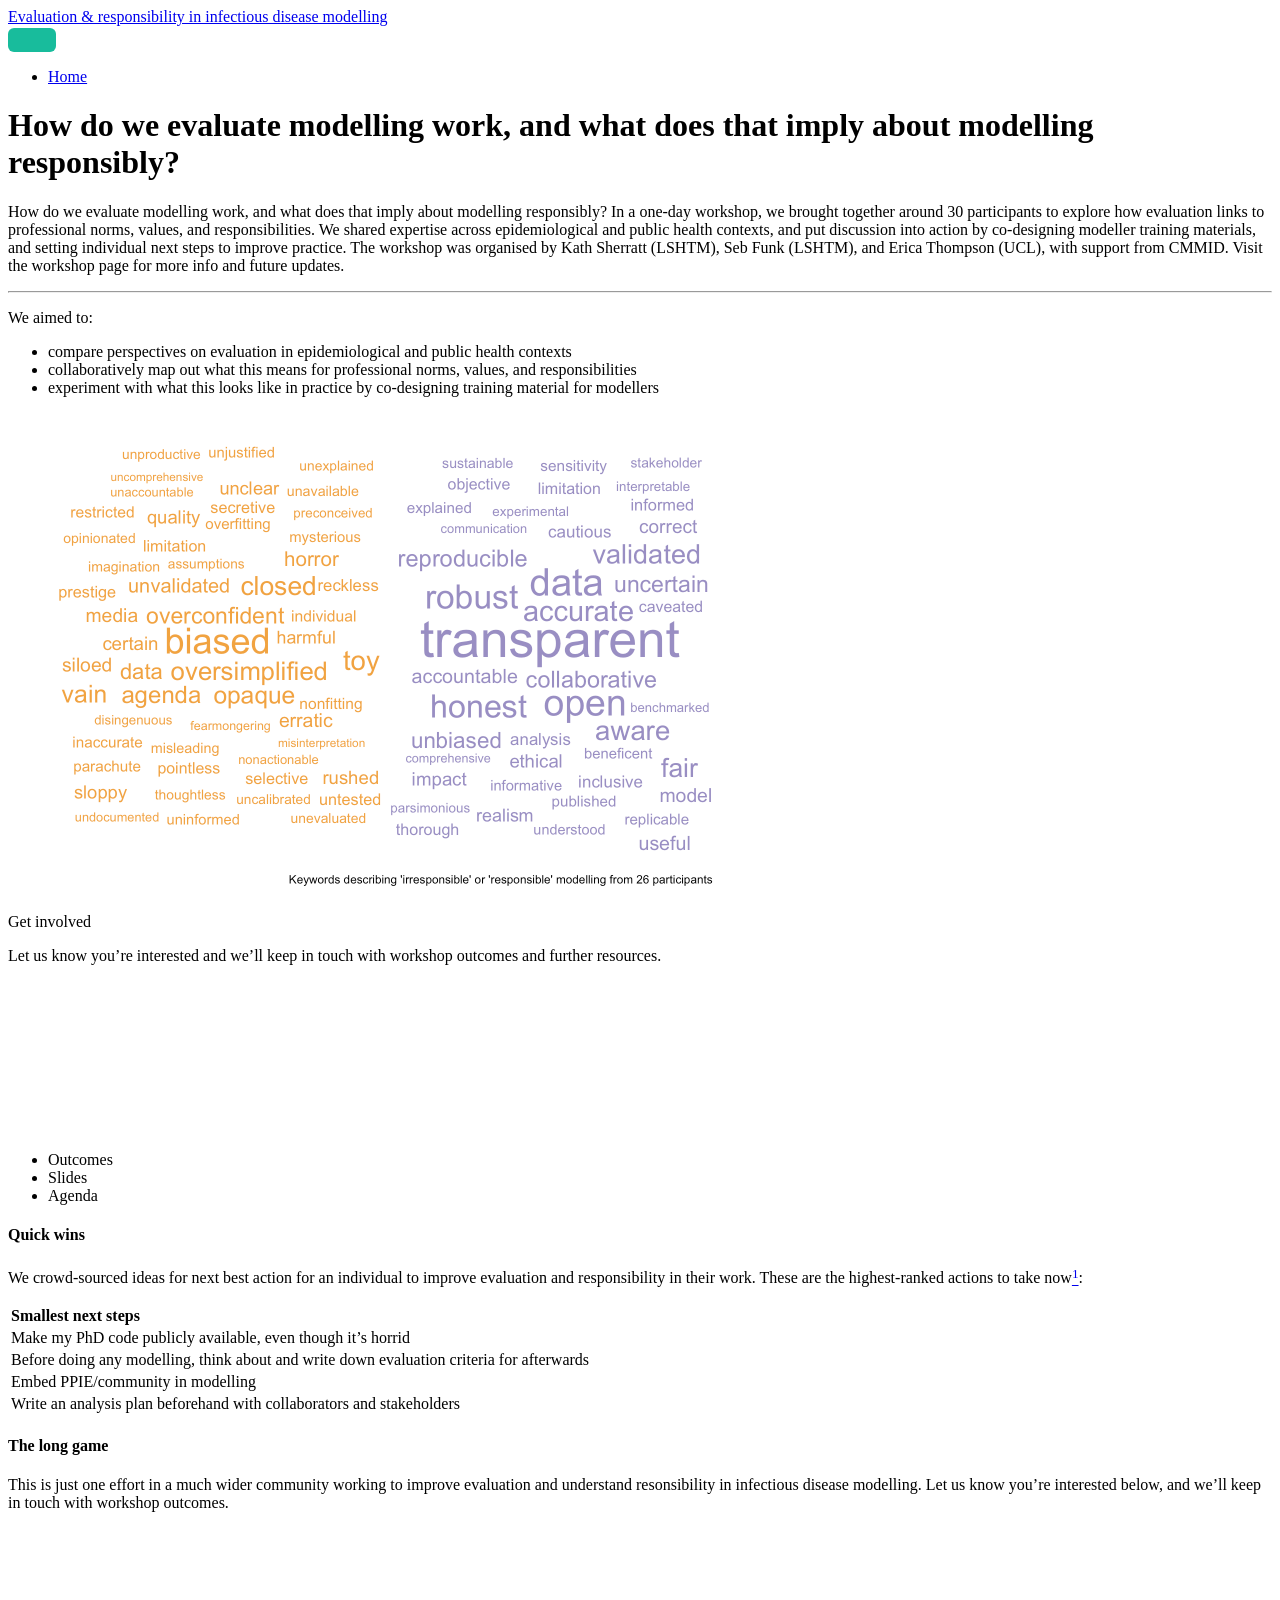
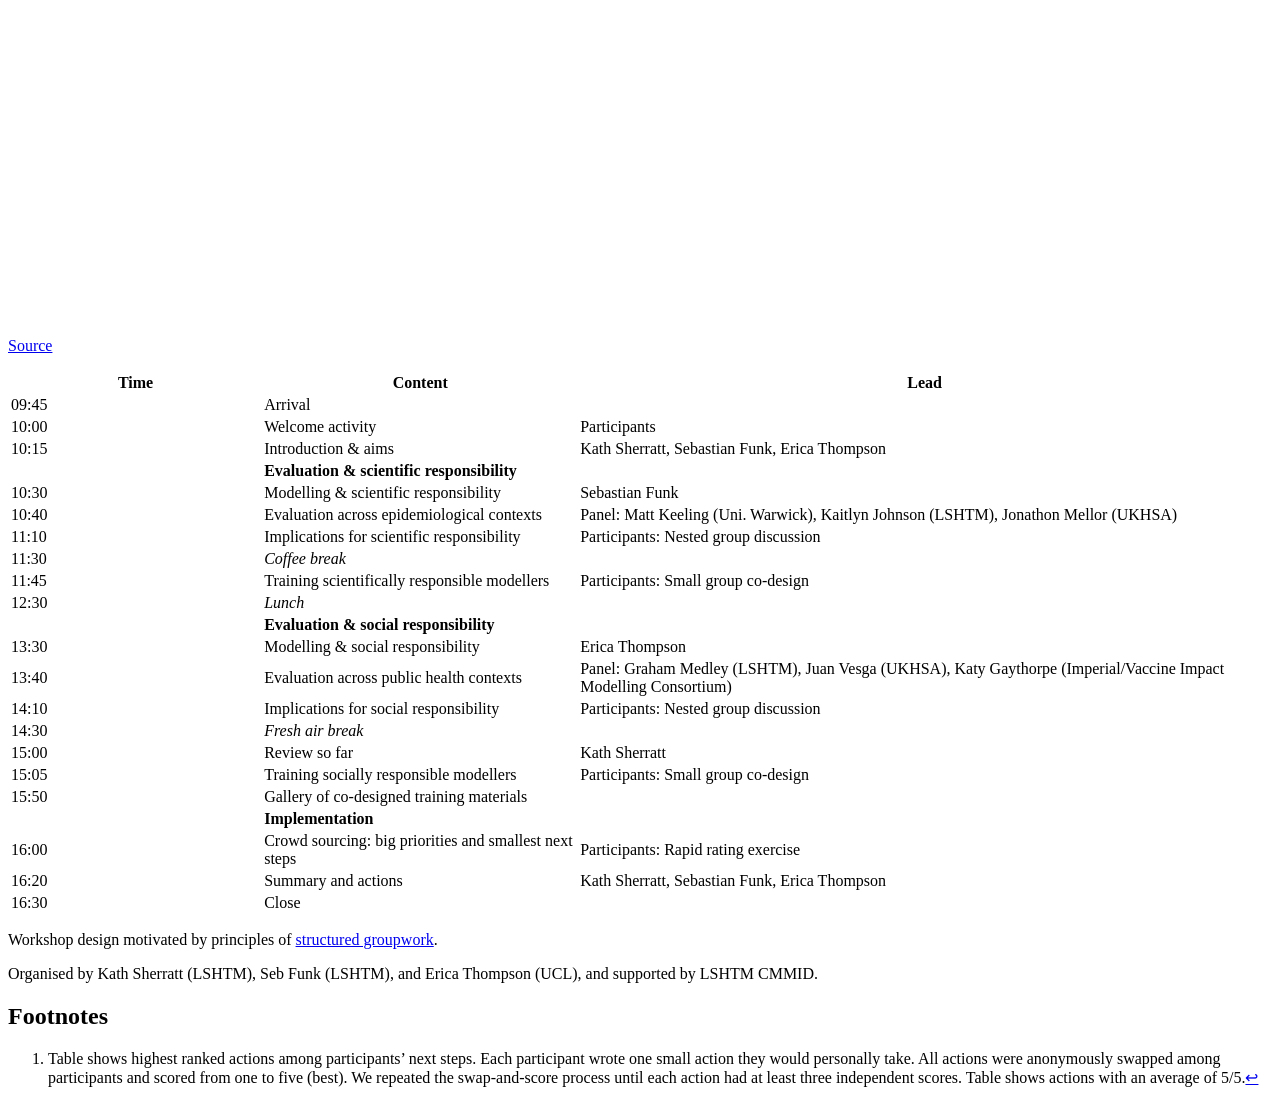
==== commit 110a1277: "Built site for gh-pages" ====
--- a/index.html
+++ b/index.html
@@ -2,16 +2,13 @@
 <html xmlns="http://www.w3.org/1999/xhtml" lang="en" xml:lang="en"><head>
 
 <meta charset="utf-8">
-<meta name="generator" content="quarto-1.9.37">
+<meta name="generator" content="quarto-1.7.32">
 
 <meta name="viewport" content="width=device-width, initial-scale=1.0, user-scalable=yes">
 
 
 <title>How do we evaluate modelling work, and what does that imply about modelling responsibly? – Evaluation &amp; responsibility in infectious disease modelling</title>
 <style>
-/* Default styles provided by pandoc.
-** See https://pandoc.org/MANUAL.html#variables-for-html for config info.
-*/
 code{white-space: pre-wrap;}
 span.smallcaps{font-variant: small-caps;}
 div.columns{display: flex; gap: min(4vw, 1.5em);}
@@ -39,14 +36,14 @@
 <script src="site_libs/quarto-html/tippy.umd.min.js"></script>
 <script src="site_libs/quarto-html/anchor.min.js"></script>
 <link href="site_libs/quarto-html/tippy.css" rel="stylesheet">
-<link href="site_libs/quarto-html/quarto-syntax-highlighting-7f8f88aac4f3542376d5c11b86a4c14d.css" rel="stylesheet" class="quarto-color-scheme" id="quarto-text-highlighting-styles">
-<link href="site_libs/quarto-html/quarto-syntax-highlighting-dark-d0ae9245876894da5ac7e18953ecc5cc.css" rel="stylesheet" class="quarto-color-scheme quarto-color-alternate" id="quarto-text-highlighting-styles">
-<link href="site_libs/quarto-html/quarto-syntax-highlighting-7f8f88aac4f3542376d5c11b86a4c14d.css" rel="stylesheet" class="quarto-color-scheme-extra" id="quarto-text-highlighting-styles">
+<link href="site_libs/quarto-html/quarto-syntax-highlighting-37eea08aefeeee20ff55810ff984fec1.css" rel="stylesheet" class="quarto-color-scheme" id="quarto-text-highlighting-styles">
+<link href="site_libs/quarto-html/quarto-syntax-highlighting-dark-2fef5ea3f8957b3e4ecc936fc74692ca.css" rel="stylesheet" class="quarto-color-scheme quarto-color-alternate" id="quarto-text-highlighting-styles">
+<link href="site_libs/quarto-html/quarto-syntax-highlighting-37eea08aefeeee20ff55810ff984fec1.css" rel="stylesheet" class="quarto-color-scheme-extra" id="quarto-text-highlighting-styles">
 <script src="site_libs/bootstrap/bootstrap.min.js"></script>
 <link href="site_libs/bootstrap/bootstrap-icons.css" rel="stylesheet">
-<link href="site_libs/bootstrap/bootstrap-f7919f14b89ae9a431cba0b331f0b52b.min.css" rel="stylesheet" append-hash="true" class="quarto-color-scheme" id="quarto-bootstrap" data-mode="light">
-<link href="site_libs/bootstrap/bootstrap-dark-e6ec55d50a8571276e9da61ff62941ed.min.css" rel="stylesheet" append-hash="true" class="quarto-color-scheme quarto-color-alternate" id="quarto-bootstrap" data-mode="dark">
-<link href="site_libs/bootstrap/bootstrap-f7919f14b89ae9a431cba0b331f0b52b.min.css" rel="stylesheet" append-hash="true" class="quarto-color-scheme-extra" id="quarto-bootstrap" data-mode="light">
+<link href="site_libs/bootstrap/bootstrap-6bdd2aebeb936dcddaa5f935a5de481c.min.css" rel="stylesheet" append-hash="true" class="quarto-color-scheme" id="quarto-bootstrap" data-mode="light">
+<link href="site_libs/bootstrap/bootstrap-dark-ccd81253fefb92e9cd3f9eb5b5d87b54.min.css" rel="stylesheet" append-hash="true" class="quarto-color-scheme quarto-color-alternate" id="quarto-bootstrap" data-mode="dark">
+<link href="site_libs/bootstrap/bootstrap-6bdd2aebeb936dcddaa5f935a5de481c.min.css" rel="stylesheet" append-hash="true" class="quarto-color-scheme-extra" id="quarto-bootstrap" data-mode="light">
 <script id="quarto-search-options" type="application/json">{
   "location": "navbar",
   "copy-button": false,
@@ -330,7 +327,7 @@
 <i class="callout-icon"></i>
 </div>
 <div class="callout-title-container flex-fill">
-<span class="screen-reader-only">Tip</span>Get involved
+Get involved
 </div>
 </div>
 <div class="callout-body-container callout-body">
@@ -340,7 +337,7 @@
 <script type="text/javascript" onload="initEmbed('workshop-feedback-n5fvqw', { autoResize: true })" src="https://opnform.com/widgets/iframe.min.js"></script>
 </div>
 </div></div><div class="tabset-margin-container"></div><div class="panel-tabset">
-<ul class="nav nav-tabs" role="tablist"><li class="nav-item" role="presentation"><a class="nav-link active" id="tabset-1-1-tab" data-bs-toggle="tab" data-bs-target="#tabset-1-1" role="tab" aria-controls="tabset-1-1" aria-selected="true" href="">Outcomes</a></li><li class="nav-item" role="presentation"><a class="nav-link" id="tabset-1-2-tab" data-bs-toggle="tab" data-bs-target="#tabset-1-2" role="tab" aria-controls="tabset-1-2" aria-selected="false" href="">Slides</a></li><li class="nav-item" role="presentation"><a class="nav-link" id="tabset-1-3-tab" data-bs-toggle="tab" data-bs-target="#tabset-1-3" role="tab" aria-controls="tabset-1-3" aria-selected="false" href="">Agenda</a></li></ul>
+<ul class="nav nav-tabs" role="tablist"><li class="nav-item" role="presentation"><a class="nav-link active" id="tabset-1-1-tab" data-bs-toggle="tab" data-bs-target="#tabset-1-1" role="tab" aria-controls="tabset-1-1" aria-selected="true">Outcomes</a></li><li class="nav-item" role="presentation"><a class="nav-link" id="tabset-1-2-tab" data-bs-toggle="tab" data-bs-target="#tabset-1-2" role="tab" aria-controls="tabset-1-2" aria-selected="false">Slides</a></li><li class="nav-item" role="presentation"><a class="nav-link" id="tabset-1-3-tab" data-bs-toggle="tab" data-bs-target="#tabset-1-3" role="tab" aria-controls="tabset-1-3" aria-selected="false">Agenda</a></li></ul>
 <div class="tab-content">
 <div id="tabset-1-1" class="tab-pane active" role="tabpanel" aria-labelledby="tabset-1-1-tab">
 <section id="quick-wins" class="level4">
@@ -591,14 +588,13 @@
       e.clearSelection();
     }
     const getTextToCopy = function(trigger) {
-      const outerScaffold = trigger.parentElement.cloneNode(true);
-      const codeEl = outerScaffold.querySelector('code');
-      for (const childEl of codeEl.children) {
-        if (isCodeAnnotation(childEl)) {
-          childEl.remove();
-        }
-      }
-      return codeEl.innerText;
+        const codeEl = trigger.previousElementSibling.cloneNode(true);
+        for (const childEl of codeEl.children) {
+          if (isCodeAnnotation(childEl)) {
+            childEl.remove();
+          }
+        }
+        return codeEl.innerText;
     }
     const clipboard = new window.ClipboardJS('.code-copy-button:not([data-in-quarto-modal])', {
       text: getTextToCopy
--- a/site_libs/quarto-html/quarto-syntax-highlighting-37eea08aefeeee20ff55810ff984fec1.css
+++ b/site_libs/quarto-html/quarto-syntax-highlighting-37eea08aefeeee20ff55810ff984fec1.css
@@ -0,0 +1,236 @@
+/* quarto syntax highlight colors */
+:root {
+  --quarto-hl-ot-color: #003B4F;
+  --quarto-hl-at-color: #657422;
+  --quarto-hl-ss-color: #20794D;
+  --quarto-hl-an-color: #5E5E5E;
+  --quarto-hl-fu-color: #4758AB;
+  --quarto-hl-st-color: #20794D;
+  --quarto-hl-cf-color: #003B4F;
+  --quarto-hl-op-color: #5E5E5E;
+  --quarto-hl-er-color: #AD0000;
+  --quarto-hl-bn-color: #AD0000;
+  --quarto-hl-al-color: #AD0000;
+  --quarto-hl-va-color: #111111;
+  --quarto-hl-bu-color: inherit;
+  --quarto-hl-ex-color: inherit;
+  --quarto-hl-pp-color: #AD0000;
+  --quarto-hl-in-color: #5E5E5E;
+  --quarto-hl-vs-color: #20794D;
+  --quarto-hl-wa-color: #5E5E5E;
+  --quarto-hl-do-color: #5E5E5E;
+  --quarto-hl-im-color: #00769E;
+  --quarto-hl-ch-color: #20794D;
+  --quarto-hl-dt-color: #AD0000;
+  --quarto-hl-fl-color: #AD0000;
+  --quarto-hl-co-color: #5E5E5E;
+  --quarto-hl-cv-color: #5E5E5E;
+  --quarto-hl-cn-color: #8f5902;
+  --quarto-hl-sc-color: #5E5E5E;
+  --quarto-hl-dv-color: #AD0000;
+  --quarto-hl-kw-color: #003B4F;
+}
+
+/* other quarto variables */
+:root {
+  --quarto-font-monospace: SFMono-Regular, Menlo, Monaco, Consolas, "Liberation Mono", "Courier New", monospace;
+}
+
+/* syntax highlight based on Pandoc's rules */
+pre > code.sourceCode > span {
+  color: #003B4F;
+}
+
+code.sourceCode > span {
+  color: #003B4F;
+}
+
+div.sourceCode,
+div.sourceCode pre.sourceCode {
+  color: #003B4F;
+}
+
+/* Normal */
+code span {
+  color: #003B4F;
+}
+
+/* Alert */
+code span.al {
+  color: #AD0000;
+  font-style: inherit;
+}
+
+/* Annotation */
+code span.an {
+  color: #5E5E5E;
+  font-style: inherit;
+}
+
+/* Attribute */
+code span.at {
+  color: #657422;
+  font-style: inherit;
+}
+
+/* BaseN */
+code span.bn {
+  color: #AD0000;
+  font-style: inherit;
+}
+
+/* BuiltIn */
+code span.bu {
+  font-style: inherit;
+}
+
+/* ControlFlow */
+code span.cf {
+  color: #003B4F;
+  font-weight: bold;
+  font-style: inherit;
+}
+
+/* Char */
+code span.ch {
+  color: #20794D;
+  font-style: inherit;
+}
+
+/* Constant */
+code span.cn {
+  color: #8f5902;
+  font-style: inherit;
+}
+
+/* Comment */
+code span.co {
+  color: #5E5E5E;
+  font-style: inherit;
+}
+
+/* CommentVar */
+code span.cv {
+  color: #5E5E5E;
+  font-style: italic;
+}
+
+/* Documentation */
+code span.do {
+  color: #5E5E5E;
+  font-style: italic;
+}
+
+/* DataType */
+code span.dt {
+  color: #AD0000;
+  font-style: inherit;
+}
+
+/* DecVal */
+code span.dv {
+  color: #AD0000;
+  font-style: inherit;
+}
+
+/* Error */
+code span.er {
+  color: #AD0000;
+  font-style: inherit;
+}
+
+/* Extension */
+code span.ex {
+  font-style: inherit;
+}
+
+/* Float */
+code span.fl {
+  color: #AD0000;
+  font-style: inherit;
+}
+
+/* Function */
+code span.fu {
+  color: #4758AB;
+  font-style: inherit;
+}
+
+/* Import */
+code span.im {
+  color: #00769E;
+  font-style: inherit;
+}
+
+/* Information */
+code span.in {
+  color: #5E5E5E;
+  font-style: inherit;
+}
+
+/* Keyword */
+code span.kw {
+  color: #003B4F;
+  font-weight: bold;
+  font-style: inherit;
+}
+
+/* Operator */
+code span.op {
+  color: #5E5E5E;
+  font-style: inherit;
+}
+
+/* Other */
+code span.ot {
+  color: #003B4F;
+  font-style: inherit;
+}
+
+/* Preprocessor */
+code span.pp {
+  color: #AD0000;
+  font-style: inherit;
+}
+
+/* SpecialChar */
+code span.sc {
+  color: #5E5E5E;
+  font-style: inherit;
+}
+
+/* SpecialString */
+code span.ss {
+  color: #20794D;
+  font-style: inherit;
+}
+
+/* String */
+code span.st {
+  color: #20794D;
+  font-style: inherit;
+}
+
+/* Variable */
+code span.va {
+  color: #111111;
+  font-style: inherit;
+}
+
+/* VerbatimString */
+code span.vs {
+  color: #20794D;
+  font-style: inherit;
+}
+
+/* Warning */
+code span.wa {
+  color: #5E5E5E;
+  font-style: italic;
+}
+
+.prevent-inlining {
+  content: "</";
+}
+
+/*# sourceMappingURL=27d3d809615f7771493d095567f04340.css.map */
--- a/site_libs/quarto-html/quarto-syntax-highlighting-dark-2fef5ea3f8957b3e4ecc936fc74692ca.css
+++ b/site_libs/quarto-html/quarto-syntax-highlighting-dark-2fef5ea3f8957b3e4ecc936fc74692ca.css
@@ -0,0 +1,219 @@
+/* quarto syntax highlight colors */
+:root {
+  --quarto-hl-al-color: #f07178;
+  --quarto-hl-an-color: #d4d0ab;
+  --quarto-hl-at-color: #00e0e0;
+  --quarto-hl-bn-color: #d4d0ab;
+  --quarto-hl-bu-color: #abe338;
+  --quarto-hl-ch-color: #abe338;
+  --quarto-hl-co-color: #f8f8f2;
+  --quarto-hl-cv-color: #ffd700;
+  --quarto-hl-cn-color: #ffd700;
+  --quarto-hl-cf-color: #ffa07a;
+  --quarto-hl-dt-color: #ffa07a;
+  --quarto-hl-dv-color: #d4d0ab;
+  --quarto-hl-do-color: #f8f8f2;
+  --quarto-hl-er-color: #f07178;
+  --quarto-hl-ex-color: #00e0e0;
+  --quarto-hl-fl-color: #d4d0ab;
+  --quarto-hl-fu-color: #ffa07a;
+  --quarto-hl-im-color: #abe338;
+  --quarto-hl-in-color: #d4d0ab;
+  --quarto-hl-kw-color: #ffa07a;
+  --quarto-hl-op-color: #ffa07a;
+  --quarto-hl-ot-color: #00e0e0;
+  --quarto-hl-pp-color: #dcc6e0;
+  --quarto-hl-re-color: #00e0e0;
+  --quarto-hl-sc-color: #abe338;
+  --quarto-hl-ss-color: #abe338;
+  --quarto-hl-st-color: #abe338;
+  --quarto-hl-va-color: #00e0e0;
+  --quarto-hl-vs-color: #abe338;
+  --quarto-hl-wa-color: #dcc6e0;
+}
+
+/* other quarto variables */
+:root {
+  --quarto-font-monospace: SFMono-Regular, Menlo, Monaco, Consolas, "Liberation Mono", "Courier New", monospace;
+}
+
+/* syntax highlight based on Pandoc's rules */
+pre > code.sourceCode > span {
+  color: #f8f8f2;
+}
+
+code.sourceCode > span {
+  color: #f8f8f2;
+}
+
+div.sourceCode,
+div.sourceCode pre.sourceCode {
+  color: #f8f8f2;
+}
+
+/* Normal */
+code span {
+  color: #f8f8f2;
+}
+
+/* Alert */
+code span.al {
+  color: #f07178;
+}
+
+/* Annotation */
+code span.an {
+  color: #d4d0ab;
+}
+
+/* Attribute */
+code span.at {
+  color: #00e0e0;
+}
+
+/* BaseN */
+code span.bn {
+  color: #d4d0ab;
+}
+
+/* BuiltIn */
+code span.bu {
+  color: #abe338;
+}
+
+/* ControlFlow */
+code span.cf {
+  font-weight: bold;
+  color: #ffa07a;
+}
+
+/* Char */
+code span.ch {
+  color: #abe338;
+}
+
+/* Constant */
+code span.cn {
+  color: #ffd700;
+}
+
+/* Comment */
+code span.co {
+  font-style: italic;
+  color: #f8f8f2;
+}
+
+/* CommentVar */
+code span.cv {
+  color: #ffd700;
+}
+
+/* Documentation */
+code span.do {
+  color: #f8f8f2;
+}
+
+/* DataType */
+code span.dt {
+  color: #ffa07a;
+}
+
+/* DecVal */
+code span.dv {
+  color: #d4d0ab;
+}
+
+/* Error */
+code span.er {
+  color: #f07178;
+  text-decoration: underline;
+}
+
+/* Extension */
+code span.ex {
+  font-weight: bold;
+  color: #00e0e0;
+}
+
+/* Float */
+code span.fl {
+  color: #d4d0ab;
+}
+
+/* Function */
+code span.fu {
+  color: #ffa07a;
+}
+
+/* Import */
+code span.im {
+  color: #abe338;
+}
+
+/* Information */
+code span.in {
+  color: #d4d0ab;
+}
+
+/* Keyword */
+code span.kw {
+  font-weight: bold;
+  color: #ffa07a;
+}
+
+/* Operator */
+code span.op {
+  color: #ffa07a;
+}
+
+/* Other */
+code span.ot {
+  color: #00e0e0;
+}
+
+/* Preprocessor */
+code span.pp {
+  color: #dcc6e0;
+}
+
+/* RegionMarker */
+code span.re {
+  background-color: #f8f8f2;
+  color: #00e0e0;
+}
+
+/* SpecialChar */
+code span.sc {
+  color: #abe338;
+}
+
+/* SpecialString */
+code span.ss {
+  color: #abe338;
+}
+
+/* String */
+code span.st {
+  color: #abe338;
+}
+
+/* Variable */
+code span.va {
+  color: #00e0e0;
+}
+
+/* VerbatimString */
+code span.vs {
+  color: #abe338;
+}
+
+/* Warning */
+code span.wa {
+  color: #dcc6e0;
+}
+
+.prevent-inlining {
+  content: "</";
+}
+
+/*# sourceMappingURL=9d1c423767af11a14e59cf8ecfea55bb.css.map */
--- a/site_libs/quarto-html/quarto-syntax-highlighting-37eea08aefeeee20ff55810ff984fec1.css
+++ b/site_libs/quarto-html/quarto-syntax-highlighting-37eea08aefeeee20ff55810ff984fec1.css
@@ -0,0 +1,236 @@
+/* quarto syntax highlight colors */
+:root {
+  --quarto-hl-ot-color: #003B4F;
+  --quarto-hl-at-color: #657422;
+  --quarto-hl-ss-color: #20794D;
+  --quarto-hl-an-color: #5E5E5E;
+  --quarto-hl-fu-color: #4758AB;
+  --quarto-hl-st-color: #20794D;
+  --quarto-hl-cf-color: #003B4F;
+  --quarto-hl-op-color: #5E5E5E;
+  --quarto-hl-er-color: #AD0000;
+  --quarto-hl-bn-color: #AD0000;
+  --quarto-hl-al-color: #AD0000;
+  --quarto-hl-va-color: #111111;
+  --quarto-hl-bu-color: inherit;
+  --quarto-hl-ex-color: inherit;
+  --quarto-hl-pp-color: #AD0000;
+  --quarto-hl-in-color: #5E5E5E;
+  --quarto-hl-vs-color: #20794D;
+  --quarto-hl-wa-color: #5E5E5E;
+  --quarto-hl-do-color: #5E5E5E;
+  --quarto-hl-im-color: #00769E;
+  --quarto-hl-ch-color: #20794D;
+  --quarto-hl-dt-color: #AD0000;
+  --quarto-hl-fl-color: #AD0000;
+  --quarto-hl-co-color: #5E5E5E;
+  --quarto-hl-cv-color: #5E5E5E;
+  --quarto-hl-cn-color: #8f5902;
+  --quarto-hl-sc-color: #5E5E5E;
+  --quarto-hl-dv-color: #AD0000;
+  --quarto-hl-kw-color: #003B4F;
+}
+
+/* other quarto variables */
+:root {
+  --quarto-font-monospace: SFMono-Regular, Menlo, Monaco, Consolas, "Liberation Mono", "Courier New", monospace;
+}
+
+/* syntax highlight based on Pandoc's rules */
+pre > code.sourceCode > span {
+  color: #003B4F;
+}
+
+code.sourceCode > span {
+  color: #003B4F;
+}
+
+div.sourceCode,
+div.sourceCode pre.sourceCode {
+  color: #003B4F;
+}
+
+/* Normal */
+code span {
+  color: #003B4F;
+}
+
+/* Alert */
+code span.al {
+  color: #AD0000;
+  font-style: inherit;
+}
+
+/* Annotation */
+code span.an {
+  color: #5E5E5E;
+  font-style: inherit;
+}
+
+/* Attribute */
+code span.at {
+  color: #657422;
+  font-style: inherit;
+}
+
+/* BaseN */
+code span.bn {
+  color: #AD0000;
+  font-style: inherit;
+}
+
+/* BuiltIn */
+code span.bu {
+  font-style: inherit;
+}
+
+/* ControlFlow */
+code span.cf {
+  color: #003B4F;
+  font-weight: bold;
+  font-style: inherit;
+}
+
+/* Char */
+code span.ch {
+  color: #20794D;
+  font-style: inherit;
+}
+
+/* Constant */
+code span.cn {
+  color: #8f5902;
+  font-style: inherit;
+}
+
+/* Comment */
+code span.co {
+  color: #5E5E5E;
+  font-style: inherit;
+}
+
+/* CommentVar */
+code span.cv {
+  color: #5E5E5E;
+  font-style: italic;
+}
+
+/* Documentation */
+code span.do {
+  color: #5E5E5E;
+  font-style: italic;
+}
+
+/* DataType */
+code span.dt {
+  color: #AD0000;
+  font-style: inherit;
+}
+
+/* DecVal */
+code span.dv {
+  color: #AD0000;
+  font-style: inherit;
+}
+
+/* Error */
+code span.er {
+  color: #AD0000;
+  font-style: inherit;
+}
+
+/* Extension */
+code span.ex {
+  font-style: inherit;
+}
+
+/* Float */
+code span.fl {
+  color: #AD0000;
+  font-style: inherit;
+}
+
+/* Function */
+code span.fu {
+  color: #4758AB;
+  font-style: inherit;
+}
+
+/* Import */
+code span.im {
+  color: #00769E;
+  font-style: inherit;
+}
+
+/* Information */
+code span.in {
+  color: #5E5E5E;
+  font-style: inherit;
+}
+
+/* Keyword */
+code span.kw {
+  color: #003B4F;
+  font-weight: bold;
+  font-style: inherit;
+}
+
+/* Operator */
+code span.op {
+  color: #5E5E5E;
+  font-style: inherit;
+}
+
+/* Other */
+code span.ot {
+  color: #003B4F;
+  font-style: inherit;
+}
+
+/* Preprocessor */
+code span.pp {
+  color: #AD0000;
+  font-style: inherit;
+}
+
+/* SpecialChar */
+code span.sc {
+  color: #5E5E5E;
+  font-style: inherit;
+}
+
+/* SpecialString */
+code span.ss {
+  color: #20794D;
+  font-style: inherit;
+}
+
+/* String */
+code span.st {
+  color: #20794D;
+  font-style: inherit;
+}
+
+/* Variable */
+code span.va {
+  color: #111111;
+  font-style: inherit;
+}
+
+/* VerbatimString */
+code span.vs {
+  color: #20794D;
+  font-style: inherit;
+}
+
+/* Warning */
+code span.wa {
+  color: #5E5E5E;
+  font-style: italic;
+}
+
+.prevent-inlining {
+  content: "</";
+}
+
+/*# sourceMappingURL=27d3d809615f7771493d095567f04340.css.map */
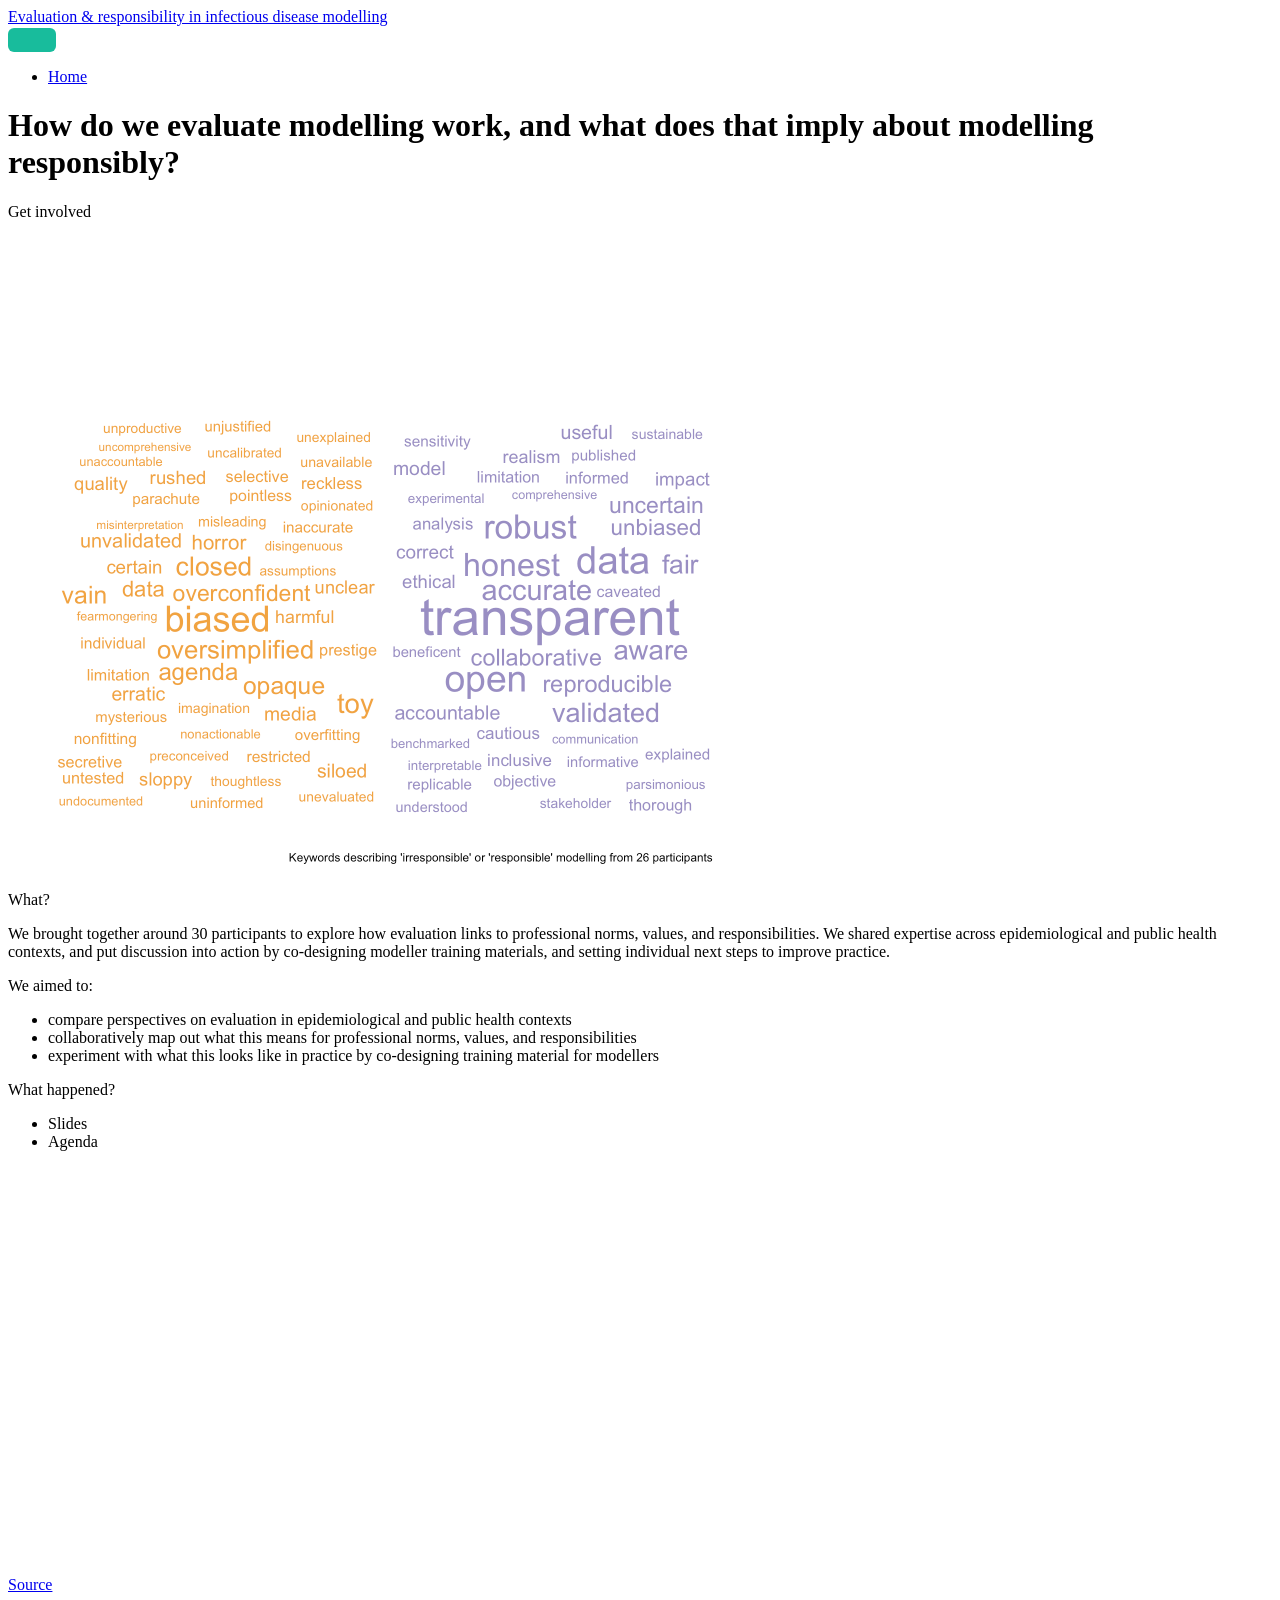
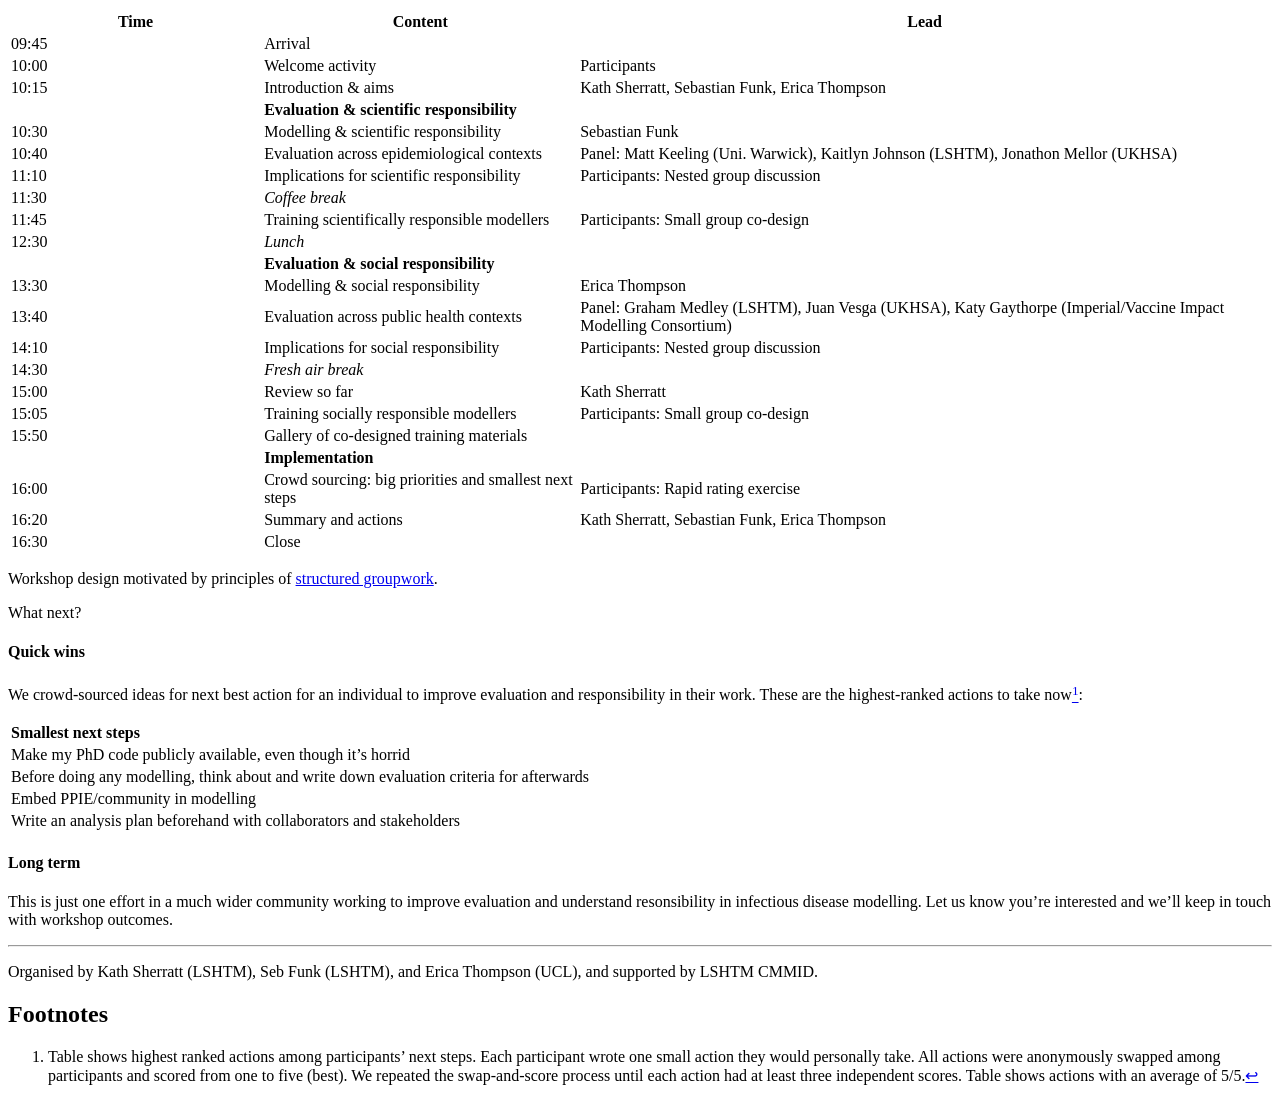
==== commit d4212908: "Built site for gh-pages" ====
--- a/index.html
+++ b/index.html
@@ -303,86 +303,76 @@
 </header>
 
 
-<p>How do we evaluate modelling work, and what does that imply about modelling responsibly? In a one-day workshop, we brought together around 30 participants to explore how evaluation links to professional norms, values, and responsibilities. We shared expertise across epidemiological and public health contexts, and put discussion into action by co-designing modeller training materials, and setting individual next steps to improve practice. The workshop was organised by Kath Sherratt (LSHTM), Seb Funk (LSHTM), and Erica Thompson (UCL), with support from CMMID. Visit the workshop page for more info and future updates.</p>
-<hr>
+
+<div class="no-row-height column-margin column-container"><div class="callout callout-style-default callout-tip callout-titled" title="Get involved">
+<div class="callout-header d-flex align-content-center" data-bs-toggle="collapse" data-bs-target=".callout-1-contents" aria-controls="callout-1" aria-expanded="true" aria-label="Toggle callout">
+<div class="callout-icon-container">
+<i class="callout-icon"></i>
+</div>
+<div class="callout-title-container flex-fill">
+Get involved
+</div>
+<div class="callout-btn-toggle d-inline-block border-0 py-1 ps-1 pe-0 float-end"><i class="callout-toggle"></i></div>
+</div>
+<div id="callout-1" class="callout-1-contents callout-collapse collapse show">
+<div class="callout-body-container callout-body">
+<iframe style="border:none;width:100%;" id="workshop-feedback-n5fvqw" src="https://opnform.com/forms/workshop-feedback-n5fvqw">
+</iframe>
+<script type="text/javascript" onload="initEmbed('workshop-feedback-n5fvqw', { autoResize: true })" src="https://opnform.com/widgets/iframe.min.js"></script>
+</div>
+</div>
+</div></div><div class="cell">
+<div class="cell-output-display">
+<div>
+<figure class="figure">
+<p><img src="index_files/figure-html/unnamed-chunk-1-1.png" class="img-fluid figure-img" width="672"></p>
+</figure>
+</div>
+</div>
+</div>
+<div class="callout callout-style-default callout-tip callout-titled">
+<div class="callout-header d-flex align-content-center" data-bs-toggle="collapse" data-bs-target=".callout-2-contents" aria-controls="callout-2" aria-expanded="true" aria-label="Toggle callout">
+<div class="callout-icon-container">
+<i class="callout-icon"></i>
+</div>
+<div class="callout-title-container flex-fill">
+What?
+</div>
+<div class="callout-btn-toggle d-inline-block border-0 py-1 ps-1 pe-0 float-end"><i class="callout-toggle"></i></div>
+</div>
+<div id="callout-2" class="callout-2-contents callout-collapse collapse show">
+<div class="callout-body-container callout-body">
+<p>We brought together around 30 participants to explore how evaluation links to professional norms, values, and responsibilities. We shared expertise across epidemiological and public health contexts, and put discussion into action by co-designing modeller training materials, and setting individual next steps to improve practice.</p>
 <p>We aimed to:</p>
 <ul>
 <li>compare perspectives on evaluation in epidemiological and public health contexts</li>
 <li>collaboratively map out what this means for professional norms, values, and responsibilities</li>
 <li>experiment with what this looks like in practice by co-designing training material for modellers</li>
 </ul>
-<div class="cell">
-<div class="cell-output-display">
-<div>
-<figure class="figure">
-<p><img src="index_files/figure-html/unnamed-chunk-1-1.png" class="img-fluid figure-img" width="672"></p>
-</figure>
-</div>
-</div>
-</div>
-
-<div class="no-row-height column-margin column-container"><div class="callout callout-style-default callout-tip callout-titled" title="Get involved">
-<div class="callout-header d-flex align-content-center">
+</div>
+</div>
+</div>
+<div class="callout callout-style-default callout-tip callout-titled">
+<div class="callout-header d-flex align-content-center" data-bs-toggle="collapse" data-bs-target=".callout-3-contents" aria-controls="callout-3" aria-expanded="false" aria-label="Toggle callout">
 <div class="callout-icon-container">
 <i class="callout-icon"></i>
 </div>
 <div class="callout-title-container flex-fill">
-Get involved
-</div>
-</div>
+What happened?
+</div>
+<div class="callout-btn-toggle d-inline-block border-0 py-1 ps-1 pe-0 float-end"><i class="callout-toggle"></i></div>
+</div>
+<div id="callout-3" class="callout-3-contents callout-collapse collapse">
 <div class="callout-body-container callout-body">
-<p>Let us know you’re interested and we’ll keep in touch with workshop outcomes and further resources.</p>
-<iframe style="border:none;width:100%;" id="workshop-feedback-n5fvqw" src="https://opnform.com/forms/workshop-feedback-n5fvqw">
-</iframe>
-<script type="text/javascript" onload="initEmbed('workshop-feedback-n5fvqw', { autoResize: true })" src="https://opnform.com/widgets/iframe.min.js"></script>
-</div>
-</div></div><div class="tabset-margin-container"></div><div class="panel-tabset">
-<ul class="nav nav-tabs" role="tablist"><li class="nav-item" role="presentation"><a class="nav-link active" id="tabset-1-1-tab" data-bs-toggle="tab" data-bs-target="#tabset-1-1" role="tab" aria-controls="tabset-1-1" aria-selected="true">Outcomes</a></li><li class="nav-item" role="presentation"><a class="nav-link" id="tabset-1-2-tab" data-bs-toggle="tab" data-bs-target="#tabset-1-2" role="tab" aria-controls="tabset-1-2" aria-selected="false">Slides</a></li><li class="nav-item" role="presentation"><a class="nav-link" id="tabset-1-3-tab" data-bs-toggle="tab" data-bs-target="#tabset-1-3" role="tab" aria-controls="tabset-1-3" aria-selected="false">Agenda</a></li></ul>
+<div class="tabset-margin-container"></div><div class="panel-tabset">
+<ul class="nav nav-tabs" role="tablist"><li class="nav-item" role="presentation"><a class="nav-link active" id="tabset-1-1-tab" data-bs-toggle="tab" data-bs-target="#tabset-1-1" role="tab" aria-controls="tabset-1-1" aria-selected="true">Slides</a></li><li class="nav-item" role="presentation"><a class="nav-link" id="tabset-1-2-tab" data-bs-toggle="tab" data-bs-target="#tabset-1-2" role="tab" aria-controls="tabset-1-2" aria-selected="false">Agenda</a></li></ul>
 <div class="tab-content">
 <div id="tabset-1-1" class="tab-pane active" role="tabpanel" aria-labelledby="tabset-1-1-tab">
-<section id="quick-wins" class="level4">
-<h4 class="anchored" data-anchor-id="quick-wins">Quick wins</h4>
-<p>We crowd-sourced ideas for next best action for an individual to improve evaluation and responsibility in their work. These are the highest-ranked actions to take now<a href="#fn1" class="footnote-ref" id="fnref1" role="doc-noteref"><sup>1</sup></a>:</p>
-<div class="cell">
-<div class="cell-output-display">
-<table class="caption-top table table-sm table-striped small">
-<colgroup>
-<col style="width: 100%">
-</colgroup>
-<thead>
-<tr class="header">
-<th style="text-align: left;">Smallest next steps</th>
-</tr>
-</thead>
-<tbody>
-<tr class="odd">
-<td style="text-align: left;">Make my PhD code publicly available, even though it’s horrid</td>
-</tr>
-<tr class="even">
-<td style="text-align: left;">Before doing any modelling, think about and write down evaluation criteria for afterwards</td>
-</tr>
-<tr class="odd">
-<td style="text-align: left;">Embed PPIE/community in modelling</td>
-</tr>
-<tr class="even">
-<td style="text-align: left;">Write an analysis plan beforehand with collaborators and stakeholders</td>
-</tr>
-</tbody>
-</table>
-</div>
-</div>
-</section>
-<section id="the-long-game" class="level4">
-<h4 class="anchored" data-anchor-id="the-long-game">The long game</h4>
-<p>This is just one effort in a much wider community working to improve evaluation and understand resonsibility in infectious disease modelling. Let us know you’re interested below, and we’ll keep in touch with workshop outcomes.</p>
-</section>
-</div>
-<div id="tabset-1-2" class="tab-pane" role="tabpanel" aria-labelledby="tabset-1-2-tab">
 <iframe src="https://docs.google.com/presentation/d/e/2PACX-1vSuIvgpieROWyHThetWg-jwD3TCtk1RIQDIS16tzJFPDPfQfWORTPGoM9TJLtsEJtvPMahG4pM8OYmb/pubembed?start=false&amp;loop=false&amp;delayms=3000" frameborder="0" width="640" height="389" allowfullscreen="true" mozallowfullscreen="true" webkitallowfullscreen="true">
 </iframe>
 <p><a href="https://docs.google.com/presentation/d/1xREt2z0zwP4QToAGQo9HLXjh9dklU4DLlUaCq9zyfjU/edit?usp=sharing">Source</a></p>
 </div>
-<div id="tabset-1-3" class="tab-pane" role="tabpanel" aria-labelledby="tabset-1-3-tab">
+<div id="tabset-1-2" class="tab-pane" role="tabpanel" aria-labelledby="tabset-1-2-tab">
 <table class="caption-top table">
 <colgroup>
 <col style="width: 20%">
@@ -513,6 +503,67 @@
 </div>
 </div>
 </div>
+</div>
+</div>
+</div>
+<div class="callout callout-style-default callout-tip callout-titled">
+<div class="callout-header d-flex align-content-center" data-bs-toggle="collapse" data-bs-target=".callout-4-contents" aria-controls="callout-4" aria-expanded="true" aria-label="Toggle callout">
+<div class="callout-icon-container">
+<i class="callout-icon"></i>
+</div>
+<div class="callout-title-container flex-fill">
+What next?
+</div>
+<div class="callout-btn-toggle d-inline-block border-0 py-1 ps-1 pe-0 float-end"><i class="callout-toggle"></i></div>
+</div>
+<div id="callout-4" class="callout-4-contents callout-collapse collapse show">
+<div class="callout-body-container callout-body">
+<div class="quarto-layout-panel" data-layout="[[1,1], [1]]">
+<div class="quarto-layout-row">
+<section id="quick-wins" class="level4 quarto-layout-cell" style="flex-basis: 50.0%;justify-content: flex-start;">
+<h4 class="anchored" data-anchor-id="quick-wins">Quick wins</h4>
+<p>We crowd-sourced ideas for next best action for an individual to improve evaluation and responsibility in their work. These are the highest-ranked actions to take now<a href="#fn1" class="footnote-ref" id="fnref1" role="doc-noteref"><sup>1</sup></a>:</p>
+</section>
+<div class="cell quarto-layout-cell" style="flex-basis: 50.0%;justify-content: center;">
+<div class="cell-output-display">
+<table class="caption-top table table-sm table-striped small">
+<colgroup>
+<col style="width: 100%">
+</colgroup>
+<thead>
+<tr class="header">
+<th style="text-align: left;">Smallest next steps</th>
+</tr>
+</thead>
+<tbody>
+<tr class="odd">
+<td style="text-align: left;">Make my PhD code publicly available, even though it’s horrid</td>
+</tr>
+<tr class="even">
+<td style="text-align: left;">Before doing any modelling, think about and write down evaluation criteria for afterwards</td>
+</tr>
+<tr class="odd">
+<td style="text-align: left;">Embed PPIE/community in modelling</td>
+</tr>
+<tr class="even">
+<td style="text-align: left;">Write an analysis plan beforehand with collaborators and stakeholders</td>
+</tr>
+</tbody>
+</table>
+</div>
+</div>
+</div>
+<div class="quarto-layout-row">
+<section id="long-term" class="level4 quarto-layout-cell" style="flex-basis: 100.0%;justify-content: flex-start;">
+<h4 class="anchored" data-anchor-id="long-term">Long term</h4>
+<p>This is just one effort in a much wider community working to improve evaluation and understand resonsibility in infectious disease modelling. Let us know you’re interested and we’ll keep in touch with workshop outcomes.</p>
+</section>
+</div>
+</div>
+</div>
+</div>
+</div>
+<hr>
 <p>Organised by Kath Sherratt (LSHTM), Seb Funk (LSHTM), and Erica Thompson (UCL), and supported by LSHTM CMMID.</p>
 
 
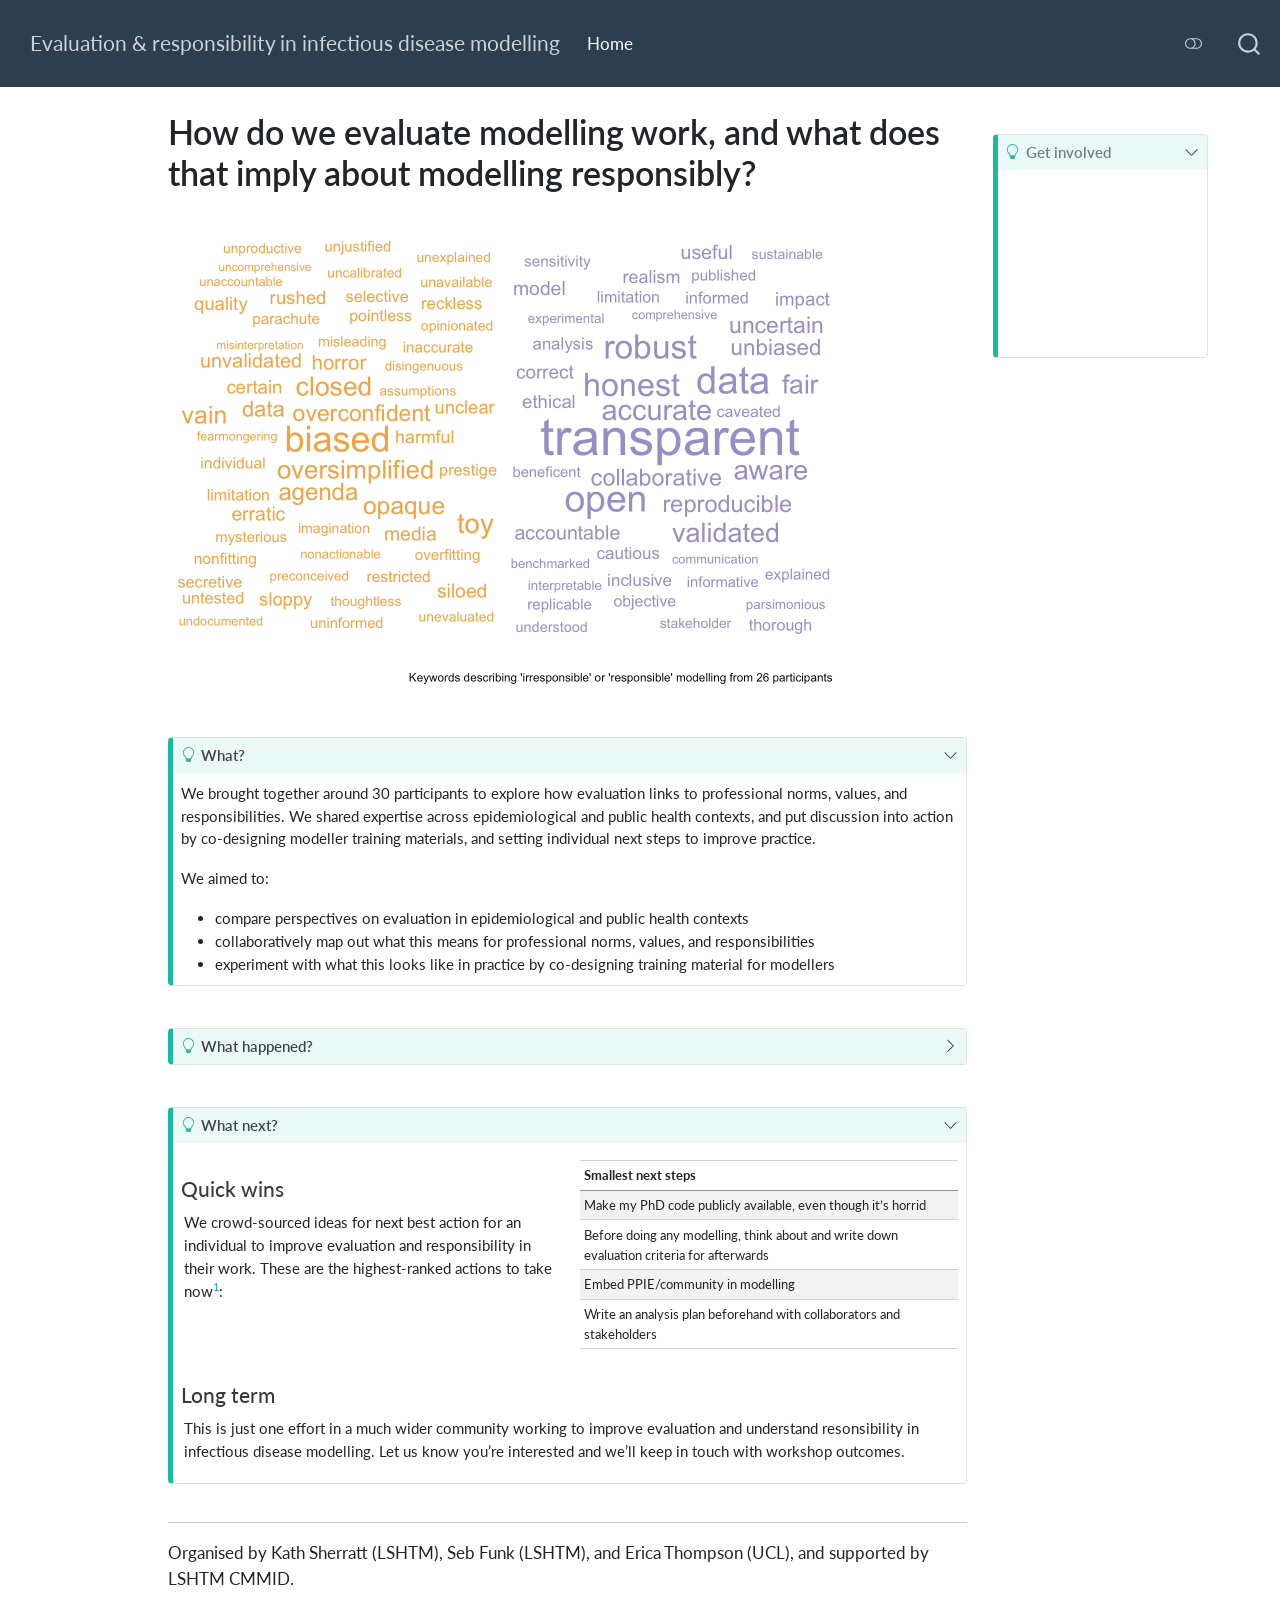
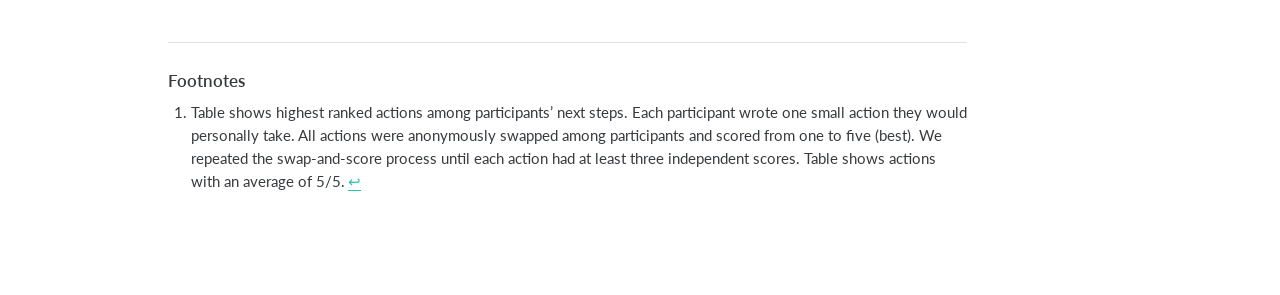
==== commit 43df9b5c: "Built site for gh-pages" ====
--- a/index.html
+++ b/index.html
@@ -2,13 +2,16 @@
 <html xmlns="http://www.w3.org/1999/xhtml" lang="en" xml:lang="en"><head>
 
 <meta charset="utf-8">
-<meta name="generator" content="quarto-1.7.32">
+<meta name="generator" content="quarto-1.9.37">
 
 <meta name="viewport" content="width=device-width, initial-scale=1.0, user-scalable=yes">
 
 
 <title>How do we evaluate modelling work, and what does that imply about modelling responsibly? – Evaluation &amp; responsibility in infectious disease modelling</title>
 <style>
+/* Default styles provided by pandoc.
+** See https://pandoc.org/MANUAL.html#variables-for-html for config info.
+*/
 code{white-space: pre-wrap;}
 span.smallcaps{font-variant: small-caps;}
 div.columns{display: flex; gap: min(4vw, 1.5em);}
@@ -36,14 +39,14 @@
 <script src="site_libs/quarto-html/tippy.umd.min.js"></script>
 <script src="site_libs/quarto-html/anchor.min.js"></script>
 <link href="site_libs/quarto-html/tippy.css" rel="stylesheet">
-<link href="site_libs/quarto-html/quarto-syntax-highlighting-37eea08aefeeee20ff55810ff984fec1.css" rel="stylesheet" class="quarto-color-scheme" id="quarto-text-highlighting-styles">
-<link href="site_libs/quarto-html/quarto-syntax-highlighting-dark-2fef5ea3f8957b3e4ecc936fc74692ca.css" rel="stylesheet" class="quarto-color-scheme quarto-color-alternate" id="quarto-text-highlighting-styles">
-<link href="site_libs/quarto-html/quarto-syntax-highlighting-37eea08aefeeee20ff55810ff984fec1.css" rel="stylesheet" class="quarto-color-scheme-extra" id="quarto-text-highlighting-styles">
+<link href="site_libs/quarto-html/quarto-syntax-highlighting-7f8f88aac4f3542376d5c11b86a4c14d.css" rel="stylesheet" class="quarto-color-scheme" id="quarto-text-highlighting-styles">
+<link href="site_libs/quarto-html/quarto-syntax-highlighting-dark-d0ae9245876894da5ac7e18953ecc5cc.css" rel="stylesheet" class="quarto-color-scheme quarto-color-alternate" id="quarto-text-highlighting-styles">
+<link href="site_libs/quarto-html/quarto-syntax-highlighting-7f8f88aac4f3542376d5c11b86a4c14d.css" rel="stylesheet" class="quarto-color-scheme-extra" id="quarto-text-highlighting-styles">
 <script src="site_libs/bootstrap/bootstrap.min.js"></script>
 <link href="site_libs/bootstrap/bootstrap-icons.css" rel="stylesheet">
-<link href="site_libs/bootstrap/bootstrap-6bdd2aebeb936dcddaa5f935a5de481c.min.css" rel="stylesheet" append-hash="true" class="quarto-color-scheme" id="quarto-bootstrap" data-mode="light">
-<link href="site_libs/bootstrap/bootstrap-dark-ccd81253fefb92e9cd3f9eb5b5d87b54.min.css" rel="stylesheet" append-hash="true" class="quarto-color-scheme quarto-color-alternate" id="quarto-bootstrap" data-mode="dark">
-<link href="site_libs/bootstrap/bootstrap-6bdd2aebeb936dcddaa5f935a5de481c.min.css" rel="stylesheet" append-hash="true" class="quarto-color-scheme-extra" id="quarto-bootstrap" data-mode="light">
+<link href="site_libs/bootstrap/bootstrap-f7919f14b89ae9a431cba0b331f0b52b.min.css" rel="stylesheet" append-hash="true" class="quarto-color-scheme" id="quarto-bootstrap" data-mode="light">
+<link href="site_libs/bootstrap/bootstrap-dark-e6ec55d50a8571276e9da61ff62941ed.min.css" rel="stylesheet" append-hash="true" class="quarto-color-scheme quarto-color-alternate" id="quarto-bootstrap" data-mode="dark">
+<link href="site_libs/bootstrap/bootstrap-f7919f14b89ae9a431cba0b331f0b52b.min.css" rel="stylesheet" append-hash="true" class="quarto-color-scheme-extra" id="quarto-bootstrap" data-mode="light">
 <script id="quarto-search-options" type="application/json">{
   "location": "navbar",
   "copy-button": false,
@@ -310,7 +313,7 @@
 <i class="callout-icon"></i>
 </div>
 <div class="callout-title-container flex-fill">
-Get involved
+<span class="screen-reader-only">Tip</span>Get involved
 </div>
 <div class="callout-btn-toggle d-inline-block border-0 py-1 ps-1 pe-0 float-end"><i class="callout-toggle"></i></div>
 </div>
@@ -336,7 +339,7 @@
 <i class="callout-icon"></i>
 </div>
 <div class="callout-title-container flex-fill">
-What?
+<span class="screen-reader-only">Tip</span>What?
 </div>
 <div class="callout-btn-toggle d-inline-block border-0 py-1 ps-1 pe-0 float-end"><i class="callout-toggle"></i></div>
 </div>
@@ -353,19 +356,19 @@
 </div>
 </div>
 <div class="callout callout-style-default callout-tip callout-titled">
-<div class="callout-header d-flex align-content-center" data-bs-toggle="collapse" data-bs-target=".callout-3-contents" aria-controls="callout-3" aria-expanded="false" aria-label="Toggle callout">
+<div class="callout-header d-flex align-content-center collapsed" data-bs-toggle="collapse" data-bs-target=".callout-3-contents" aria-controls="callout-3" aria-expanded="false" aria-label="Toggle callout">
 <div class="callout-icon-container">
 <i class="callout-icon"></i>
 </div>
 <div class="callout-title-container flex-fill">
-What happened?
+<span class="screen-reader-only">Tip</span>What happened?
 </div>
 <div class="callout-btn-toggle d-inline-block border-0 py-1 ps-1 pe-0 float-end"><i class="callout-toggle"></i></div>
 </div>
 <div id="callout-3" class="callout-3-contents callout-collapse collapse">
 <div class="callout-body-container callout-body">
 <div class="tabset-margin-container"></div><div class="panel-tabset">
-<ul class="nav nav-tabs" role="tablist"><li class="nav-item" role="presentation"><a class="nav-link active" id="tabset-1-1-tab" data-bs-toggle="tab" data-bs-target="#tabset-1-1" role="tab" aria-controls="tabset-1-1" aria-selected="true">Slides</a></li><li class="nav-item" role="presentation"><a class="nav-link" id="tabset-1-2-tab" data-bs-toggle="tab" data-bs-target="#tabset-1-2" role="tab" aria-controls="tabset-1-2" aria-selected="false">Agenda</a></li></ul>
+<ul class="nav nav-tabs" role="tablist"><li class="nav-item" role="presentation"><a class="nav-link active" id="tabset-1-1-tab" data-bs-toggle="tab" data-bs-target="#tabset-1-1" role="tab" aria-controls="tabset-1-1" aria-selected="true" href="">Slides</a></li><li class="nav-item" role="presentation"><a class="nav-link" id="tabset-1-2-tab" data-bs-toggle="tab" data-bs-target="#tabset-1-2" role="tab" aria-controls="tabset-1-2" aria-selected="false" href="">Agenda</a></li></ul>
 <div class="tab-content">
 <div id="tabset-1-1" class="tab-pane active" role="tabpanel" aria-labelledby="tabset-1-1-tab">
 <iframe src="https://docs.google.com/presentation/d/e/2PACX-1vSuIvgpieROWyHThetWg-jwD3TCtk1RIQDIS16tzJFPDPfQfWORTPGoM9TJLtsEJtvPMahG4pM8OYmb/pubembed?start=false&amp;loop=false&amp;delayms=3000" frameborder="0" width="640" height="389" allowfullscreen="true" mozallowfullscreen="true" webkitallowfullscreen="true">
@@ -512,7 +515,7 @@
 <i class="callout-icon"></i>
 </div>
 <div class="callout-title-container flex-fill">
-What next?
+<span class="screen-reader-only">Tip</span>What next?
 </div>
 <div class="callout-btn-toggle d-inline-block border-0 py-1 ps-1 pe-0 float-end"><i class="callout-toggle"></i></div>
 </div>
@@ -639,13 +642,14 @@
       e.clearSelection();
     }
     const getTextToCopy = function(trigger) {
-        const codeEl = trigger.previousElementSibling.cloneNode(true);
-        for (const childEl of codeEl.children) {
-          if (isCodeAnnotation(childEl)) {
-            childEl.remove();
-          }
-        }
-        return codeEl.innerText;
+      const outerScaffold = trigger.parentElement.cloneNode(true);
+      const codeEl = outerScaffold.querySelector('code');
+      for (const childEl of codeEl.children) {
+        if (isCodeAnnotation(childEl)) {
+          childEl.remove();
+        }
+      }
+      return codeEl.innerText;
     }
     const clipboard = new window.ClipboardJS('.code-copy-button:not([data-in-quarto-modal])', {
       text: getTextToCopy
--- a/site_libs/quarto-html/quarto-syntax-highlighting-7f8f88aac4f3542376d5c11b86a4c14d.css
+++ b/site_libs/quarto-html/quarto-syntax-highlighting-7f8f88aac4f3542376d5c11b86a4c14d.css
@@ -0,0 +1,236 @@
+/* quarto syntax highlight colors */
+:root {
+  --quarto-hl-ot-color: #003B4F;
+  --quarto-hl-at-color: #657422;
+  --quarto-hl-ss-color: #20794D;
+  --quarto-hl-an-color: #5E5E5E;
+  --quarto-hl-fu-color: #4758AB;
+  --quarto-hl-st-color: #20794D;
+  --quarto-hl-cf-color: #003B4F;
+  --quarto-hl-op-color: #5E5E5E;
+  --quarto-hl-er-color: #AD0000;
+  --quarto-hl-bn-color: #AD0000;
+  --quarto-hl-al-color: #AD0000;
+  --quarto-hl-va-color: #111111;
+  --quarto-hl-bu-color: inherit;
+  --quarto-hl-ex-color: inherit;
+  --quarto-hl-pp-color: #AD0000;
+  --quarto-hl-in-color: #5E5E5E;
+  --quarto-hl-vs-color: #20794D;
+  --quarto-hl-wa-color: #5E5E5E;
+  --quarto-hl-do-color: #5E5E5E;
+  --quarto-hl-im-color: #00769E;
+  --quarto-hl-ch-color: #20794D;
+  --quarto-hl-dt-color: #AD0000;
+  --quarto-hl-fl-color: #AD0000;
+  --quarto-hl-co-color: #5E5E5E;
+  --quarto-hl-cv-color: #5E5E5E;
+  --quarto-hl-cn-color: #8f5902;
+  --quarto-hl-sc-color: #5E5E5E;
+  --quarto-hl-dv-color: #AD0000;
+  --quarto-hl-kw-color: #003B4F;
+}
+
+/* other quarto variables */
+:root {
+  --quarto-font-monospace: SFMono-Regular, Menlo, Monaco, Consolas, "Liberation Mono", "Courier New", monospace;
+}
+
+/* syntax highlight based on Pandoc's rules */
+pre > code.sourceCode > span {
+  color: #003B4F;
+}
+
+code.sourceCode > span {
+  color: #003B4F;
+}
+
+div.sourceCode,
+div.sourceCode pre.sourceCode {
+  color: #003B4F;
+}
+
+/* Normal */
+code span {
+  color: #003B4F;
+}
+
+/* Alert */
+code span.al {
+  color: #AD0000;
+  font-style: inherit;
+}
+
+/* Annotation */
+code span.an {
+  color: #5E5E5E;
+  font-style: inherit;
+}
+
+/* Attribute */
+code span.at {
+  color: #657422;
+  font-style: inherit;
+}
+
+/* BaseN */
+code span.bn {
+  color: #AD0000;
+  font-style: inherit;
+}
+
+/* BuiltIn */
+code span.bu {
+  font-style: inherit;
+}
+
+/* ControlFlow */
+code span.cf {
+  color: #003B4F;
+  font-weight: bold;
+  font-style: inherit;
+}
+
+/* Char */
+code span.ch {
+  color: #20794D;
+  font-style: inherit;
+}
+
+/* Constant */
+code span.cn {
+  color: #8f5902;
+  font-style: inherit;
+}
+
+/* Comment */
+code span.co {
+  color: #5E5E5E;
+  font-style: inherit;
+}
+
+/* CommentVar */
+code span.cv {
+  color: #5E5E5E;
+  font-style: italic;
+}
+
+/* Documentation */
+code span.do {
+  color: #5E5E5E;
+  font-style: italic;
+}
+
+/* DataType */
+code span.dt {
+  color: #AD0000;
+  font-style: inherit;
+}
+
+/* DecVal */
+code span.dv {
+  color: #AD0000;
+  font-style: inherit;
+}
+
+/* Error */
+code span.er {
+  color: #AD0000;
+  font-style: inherit;
+}
+
+/* Extension */
+code span.ex {
+  font-style: inherit;
+}
+
+/* Float */
+code span.fl {
+  color: #AD0000;
+  font-style: inherit;
+}
+
+/* Function */
+code span.fu {
+  color: #4758AB;
+  font-style: inherit;
+}
+
+/* Import */
+code span.im {
+  color: #00769E;
+  font-style: inherit;
+}
+
+/* Information */
+code span.in {
+  color: #5E5E5E;
+  font-style: inherit;
+}
+
+/* Keyword */
+code span.kw {
+  color: #003B4F;
+  font-weight: bold;
+  font-style: inherit;
+}
+
+/* Operator */
+code span.op {
+  color: #5E5E5E;
+  font-style: inherit;
+}
+
+/* Other */
+code span.ot {
+  color: #003B4F;
+  font-style: inherit;
+}
+
+/* Preprocessor */
+code span.pp {
+  color: #AD0000;
+  font-style: inherit;
+}
+
+/* SpecialChar */
+code span.sc {
+  color: #5E5E5E;
+  font-style: inherit;
+}
+
+/* SpecialString */
+code span.ss {
+  color: #20794D;
+  font-style: inherit;
+}
+
+/* String */
+code span.st {
+  color: #20794D;
+  font-style: inherit;
+}
+
+/* Variable */
+code span.va {
+  color: #111111;
+  font-style: inherit;
+}
+
+/* VerbatimString */
+code span.vs {
+  color: #20794D;
+  font-style: inherit;
+}
+
+/* Warning */
+code span.wa {
+  color: #5E5E5E;
+  font-style: italic;
+}
+
+.prevent-inlining {
+  content: "</";
+}
+
+/*# sourceMappingURL=789ad8cd35626ba772517505b42a116e.css.map */
--- a/site_libs/quarto-html/quarto-syntax-highlighting-dark-d0ae9245876894da5ac7e18953ecc5cc.css
+++ b/site_libs/quarto-html/quarto-syntax-highlighting-dark-d0ae9245876894da5ac7e18953ecc5cc.css
@@ -0,0 +1,219 @@
+/* quarto syntax highlight colors */
+:root {
+  --quarto-hl-al-color: #f07178;
+  --quarto-hl-an-color: #d4d0ab;
+  --quarto-hl-at-color: #00e0e0;
+  --quarto-hl-bn-color: #d4d0ab;
+  --quarto-hl-bu-color: #abe338;
+  --quarto-hl-ch-color: #abe338;
+  --quarto-hl-co-color: #f8f8f2;
+  --quarto-hl-cv-color: #ffd700;
+  --quarto-hl-cn-color: #ffd700;
+  --quarto-hl-cf-color: #ffa07a;
+  --quarto-hl-dt-color: #ffa07a;
+  --quarto-hl-dv-color: #d4d0ab;
+  --quarto-hl-do-color: #f8f8f2;
+  --quarto-hl-er-color: #f07178;
+  --quarto-hl-ex-color: #00e0e0;
+  --quarto-hl-fl-color: #d4d0ab;
+  --quarto-hl-fu-color: #ffa07a;
+  --quarto-hl-im-color: #abe338;
+  --quarto-hl-in-color: #d4d0ab;
+  --quarto-hl-kw-color: #ffa07a;
+  --quarto-hl-op-color: #ffa07a;
+  --quarto-hl-ot-color: #00e0e0;
+  --quarto-hl-pp-color: #dcc6e0;
+  --quarto-hl-re-color: #00e0e0;
+  --quarto-hl-sc-color: #abe338;
+  --quarto-hl-ss-color: #abe338;
+  --quarto-hl-st-color: #abe338;
+  --quarto-hl-va-color: #00e0e0;
+  --quarto-hl-vs-color: #abe338;
+  --quarto-hl-wa-color: #dcc6e0;
+}
+
+/* other quarto variables */
+:root {
+  --quarto-font-monospace: SFMono-Regular, Menlo, Monaco, Consolas, "Liberation Mono", "Courier New", monospace;
+}
+
+/* syntax highlight based on Pandoc's rules */
+pre > code.sourceCode > span {
+  color: #f8f8f2;
+}
+
+code.sourceCode > span {
+  color: #f8f8f2;
+}
+
+div.sourceCode,
+div.sourceCode pre.sourceCode {
+  color: #f8f8f2;
+}
+
+/* Normal */
+code span {
+  color: #f8f8f2;
+}
+
+/* Alert */
+code span.al {
+  color: #f07178;
+}
+
+/* Annotation */
+code span.an {
+  color: #d4d0ab;
+}
+
+/* Attribute */
+code span.at {
+  color: #00e0e0;
+}
+
+/* BaseN */
+code span.bn {
+  color: #d4d0ab;
+}
+
+/* BuiltIn */
+code span.bu {
+  color: #abe338;
+}
+
+/* ControlFlow */
+code span.cf {
+  font-weight: bold;
+  color: #ffa07a;
+}
+
+/* Char */
+code span.ch {
+  color: #abe338;
+}
+
+/* Constant */
+code span.cn {
+  color: #ffd700;
+}
+
+/* Comment */
+code span.co {
+  font-style: italic;
+  color: #f8f8f2;
+}
+
+/* CommentVar */
+code span.cv {
+  color: #ffd700;
+}
+
+/* Documentation */
+code span.do {
+  color: #f8f8f2;
+}
+
+/* DataType */
+code span.dt {
+  color: #ffa07a;
+}
+
+/* DecVal */
+code span.dv {
+  color: #d4d0ab;
+}
+
+/* Error */
+code span.er {
+  color: #f07178;
+  text-decoration: underline;
+}
+
+/* Extension */
+code span.ex {
+  font-weight: bold;
+  color: #00e0e0;
+}
+
+/* Float */
+code span.fl {
+  color: #d4d0ab;
+}
+
+/* Function */
+code span.fu {
+  color: #ffa07a;
+}
+
+/* Import */
+code span.im {
+  color: #abe338;
+}
+
+/* Information */
+code span.in {
+  color: #d4d0ab;
+}
+
+/* Keyword */
+code span.kw {
+  font-weight: bold;
+  color: #ffa07a;
+}
+
+/* Operator */
+code span.op {
+  color: #ffa07a;
+}
+
+/* Other */
+code span.ot {
+  color: #00e0e0;
+}
+
+/* Preprocessor */
+code span.pp {
+  color: #dcc6e0;
+}
+
+/* RegionMarker */
+code span.re {
+  background-color: #f8f8f2;
+  color: #00e0e0;
+}
+
+/* SpecialChar */
+code span.sc {
+  color: #abe338;
+}
+
+/* SpecialString */
+code span.ss {
+  color: #abe338;
+}
+
+/* String */
+code span.st {
+  color: #abe338;
+}
+
+/* Variable */
+code span.va {
+  color: #00e0e0;
+}
+
+/* VerbatimString */
+code span.vs {
+  color: #abe338;
+}
+
+/* Warning */
+code span.wa {
+  color: #dcc6e0;
+}
+
+.prevent-inlining {
+  content: "</";
+}
+
+/*# sourceMappingURL=e2dac9153eaf3c552d5043f9565d03d7.css.map */
--- a/site_libs/quarto-html/quarto-syntax-highlighting-7f8f88aac4f3542376d5c11b86a4c14d.css
+++ b/site_libs/quarto-html/quarto-syntax-highlighting-7f8f88aac4f3542376d5c11b86a4c14d.css
@@ -0,0 +1,236 @@
+/* quarto syntax highlight colors */
+:root {
+  --quarto-hl-ot-color: #003B4F;
+  --quarto-hl-at-color: #657422;
+  --quarto-hl-ss-color: #20794D;
+  --quarto-hl-an-color: #5E5E5E;
+  --quarto-hl-fu-color: #4758AB;
+  --quarto-hl-st-color: #20794D;
+  --quarto-hl-cf-color: #003B4F;
+  --quarto-hl-op-color: #5E5E5E;
+  --quarto-hl-er-color: #AD0000;
+  --quarto-hl-bn-color: #AD0000;
+  --quarto-hl-al-color: #AD0000;
+  --quarto-hl-va-color: #111111;
+  --quarto-hl-bu-color: inherit;
+  --quarto-hl-ex-color: inherit;
+  --quarto-hl-pp-color: #AD0000;
+  --quarto-hl-in-color: #5E5E5E;
+  --quarto-hl-vs-color: #20794D;
+  --quarto-hl-wa-color: #5E5E5E;
+  --quarto-hl-do-color: #5E5E5E;
+  --quarto-hl-im-color: #00769E;
+  --quarto-hl-ch-color: #20794D;
+  --quarto-hl-dt-color: #AD0000;
+  --quarto-hl-fl-color: #AD0000;
+  --quarto-hl-co-color: #5E5E5E;
+  --quarto-hl-cv-color: #5E5E5E;
+  --quarto-hl-cn-color: #8f5902;
+  --quarto-hl-sc-color: #5E5E5E;
+  --quarto-hl-dv-color: #AD0000;
+  --quarto-hl-kw-color: #003B4F;
+}
+
+/* other quarto variables */
+:root {
+  --quarto-font-monospace: SFMono-Regular, Menlo, Monaco, Consolas, "Liberation Mono", "Courier New", monospace;
+}
+
+/* syntax highlight based on Pandoc's rules */
+pre > code.sourceCode > span {
+  color: #003B4F;
+}
+
+code.sourceCode > span {
+  color: #003B4F;
+}
+
+div.sourceCode,
+div.sourceCode pre.sourceCode {
+  color: #003B4F;
+}
+
+/* Normal */
+code span {
+  color: #003B4F;
+}
+
+/* Alert */
+code span.al {
+  color: #AD0000;
+  font-style: inherit;
+}
+
+/* Annotation */
+code span.an {
+  color: #5E5E5E;
+  font-style: inherit;
+}
+
+/* Attribute */
+code span.at {
+  color: #657422;
+  font-style: inherit;
+}
+
+/* BaseN */
+code span.bn {
+  color: #AD0000;
+  font-style: inherit;
+}
+
+/* BuiltIn */
+code span.bu {
+  font-style: inherit;
+}
+
+/* ControlFlow */
+code span.cf {
+  color: #003B4F;
+  font-weight: bold;
+  font-style: inherit;
+}
+
+/* Char */
+code span.ch {
+  color: #20794D;
+  font-style: inherit;
+}
+
+/* Constant */
+code span.cn {
+  color: #8f5902;
+  font-style: inherit;
+}
+
+/* Comment */
+code span.co {
+  color: #5E5E5E;
+  font-style: inherit;
+}
+
+/* CommentVar */
+code span.cv {
+  color: #5E5E5E;
+  font-style: italic;
+}
+
+/* Documentation */
+code span.do {
+  color: #5E5E5E;
+  font-style: italic;
+}
+
+/* DataType */
+code span.dt {
+  color: #AD0000;
+  font-style: inherit;
+}
+
+/* DecVal */
+code span.dv {
+  color: #AD0000;
+  font-style: inherit;
+}
+
+/* Error */
+code span.er {
+  color: #AD0000;
+  font-style: inherit;
+}
+
+/* Extension */
+code span.ex {
+  font-style: inherit;
+}
+
+/* Float */
+code span.fl {
+  color: #AD0000;
+  font-style: inherit;
+}
+
+/* Function */
+code span.fu {
+  color: #4758AB;
+  font-style: inherit;
+}
+
+/* Import */
+code span.im {
+  color: #00769E;
+  font-style: inherit;
+}
+
+/* Information */
+code span.in {
+  color: #5E5E5E;
+  font-style: inherit;
+}
+
+/* Keyword */
+code span.kw {
+  color: #003B4F;
+  font-weight: bold;
+  font-style: inherit;
+}
+
+/* Operator */
+code span.op {
+  color: #5E5E5E;
+  font-style: inherit;
+}
+
+/* Other */
+code span.ot {
+  color: #003B4F;
+  font-style: inherit;
+}
+
+/* Preprocessor */
+code span.pp {
+  color: #AD0000;
+  font-style: inherit;
+}
+
+/* SpecialChar */
+code span.sc {
+  color: #5E5E5E;
+  font-style: inherit;
+}
+
+/* SpecialString */
+code span.ss {
+  color: #20794D;
+  font-style: inherit;
+}
+
+/* String */
+code span.st {
+  color: #20794D;
+  font-style: inherit;
+}
+
+/* Variable */
+code span.va {
+  color: #111111;
+  font-style: inherit;
+}
+
+/* VerbatimString */
+code span.vs {
+  color: #20794D;
+  font-style: inherit;
+}
+
+/* Warning */
+code span.wa {
+  color: #5E5E5E;
+  font-style: italic;
+}
+
+.prevent-inlining {
+  content: "</";
+}
+
+/*# sourceMappingURL=789ad8cd35626ba772517505b42a116e.css.map */
